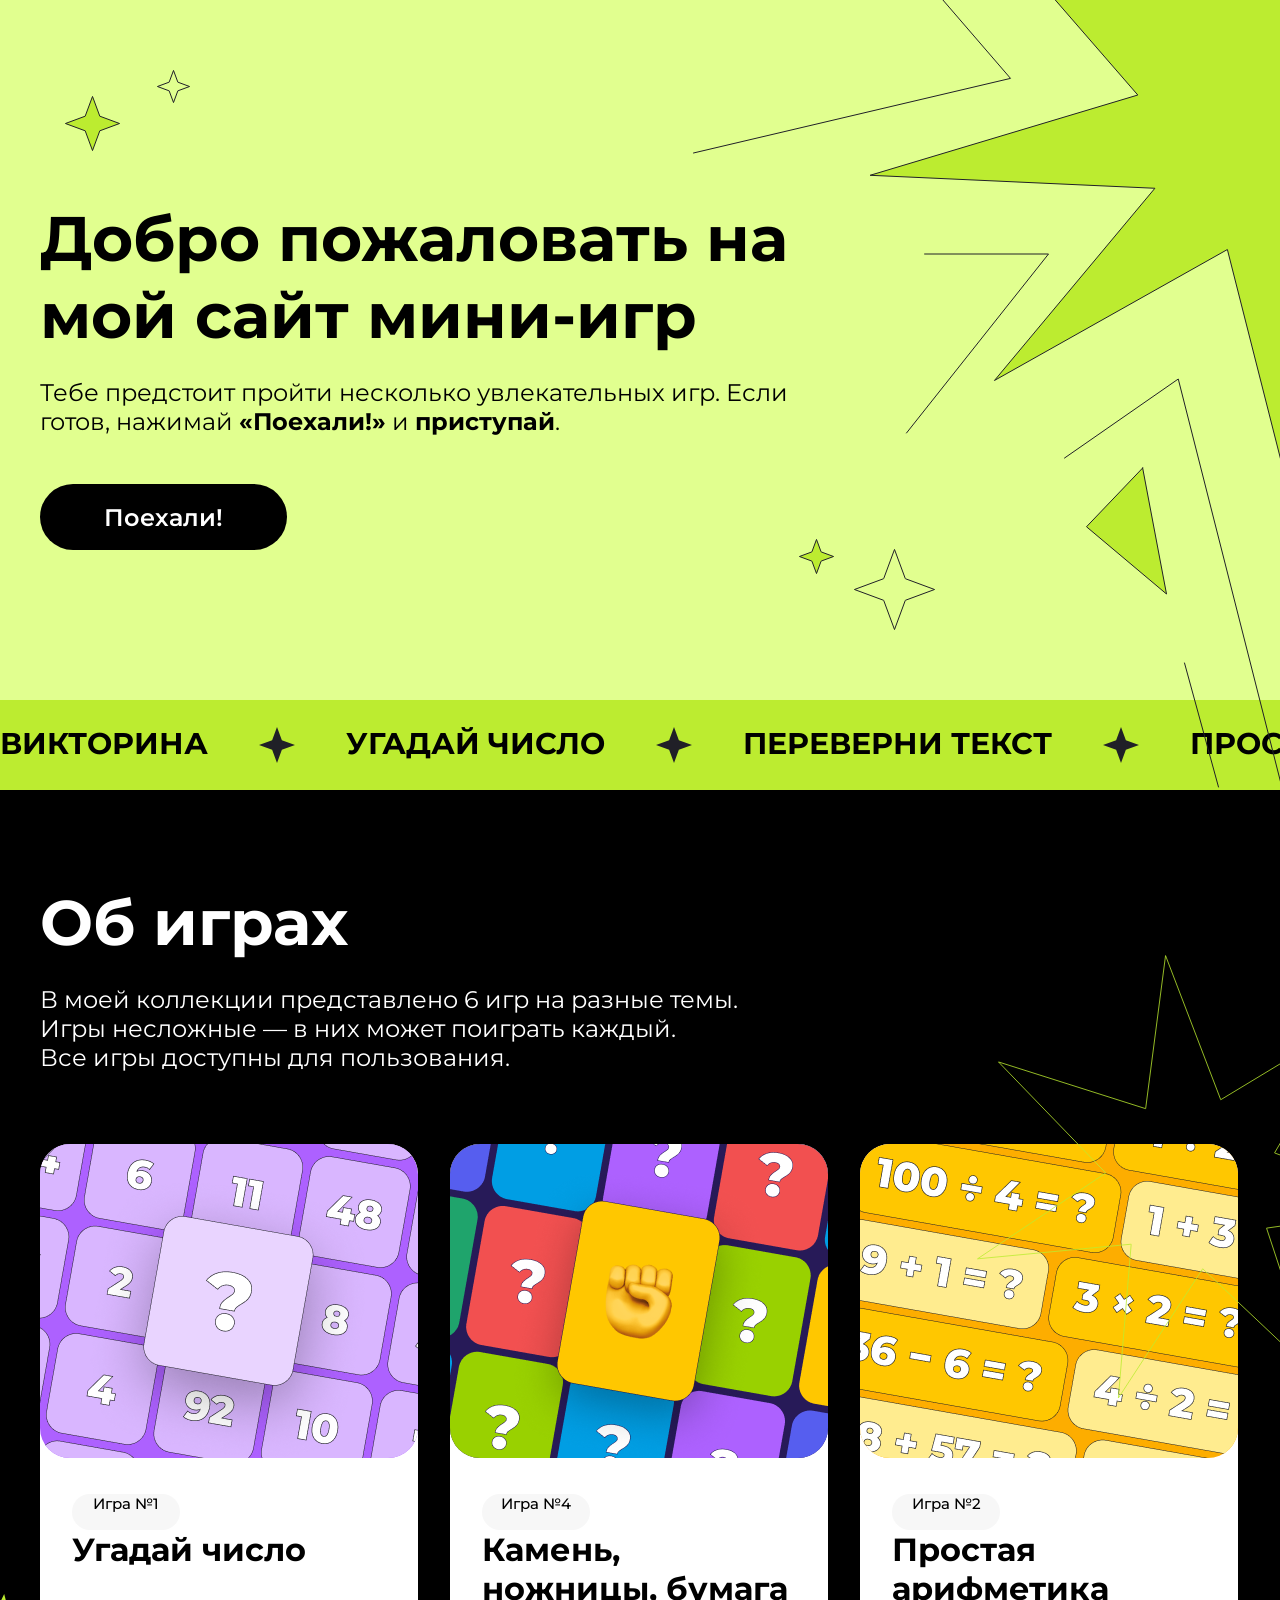
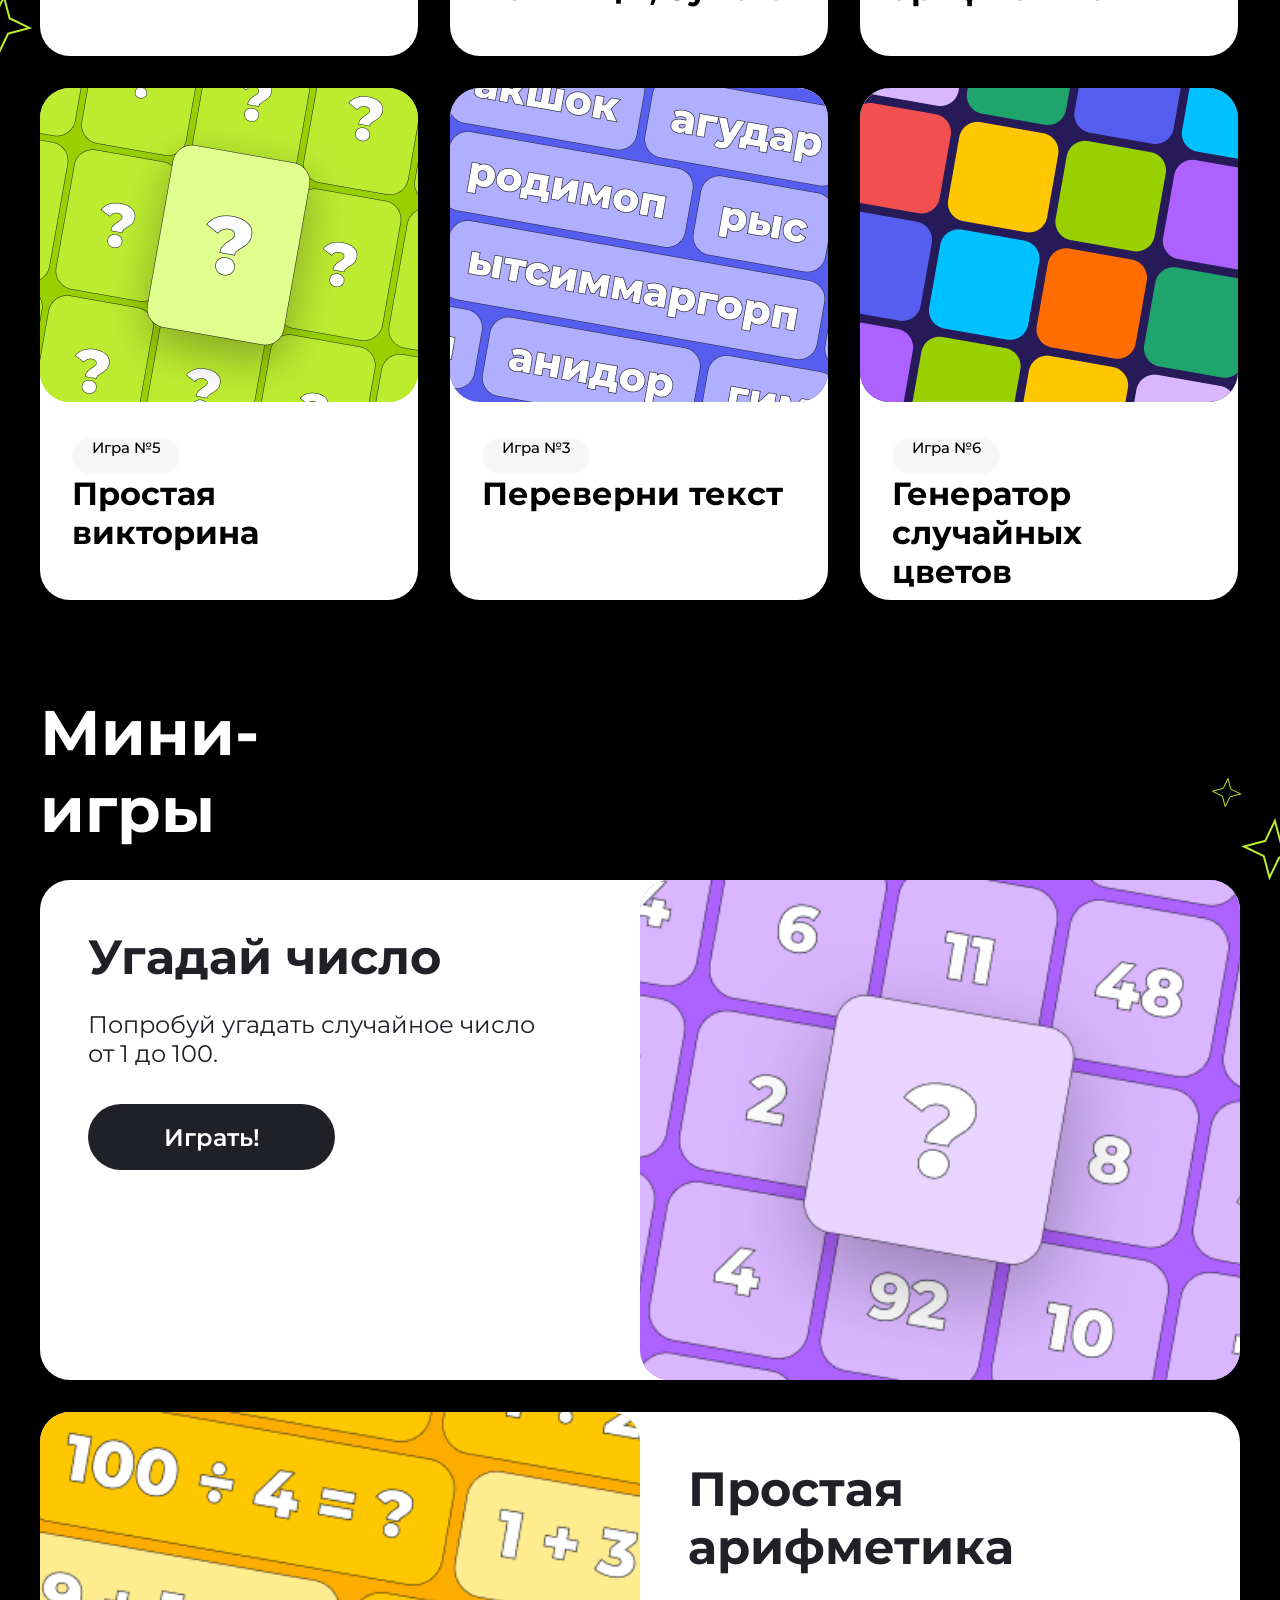
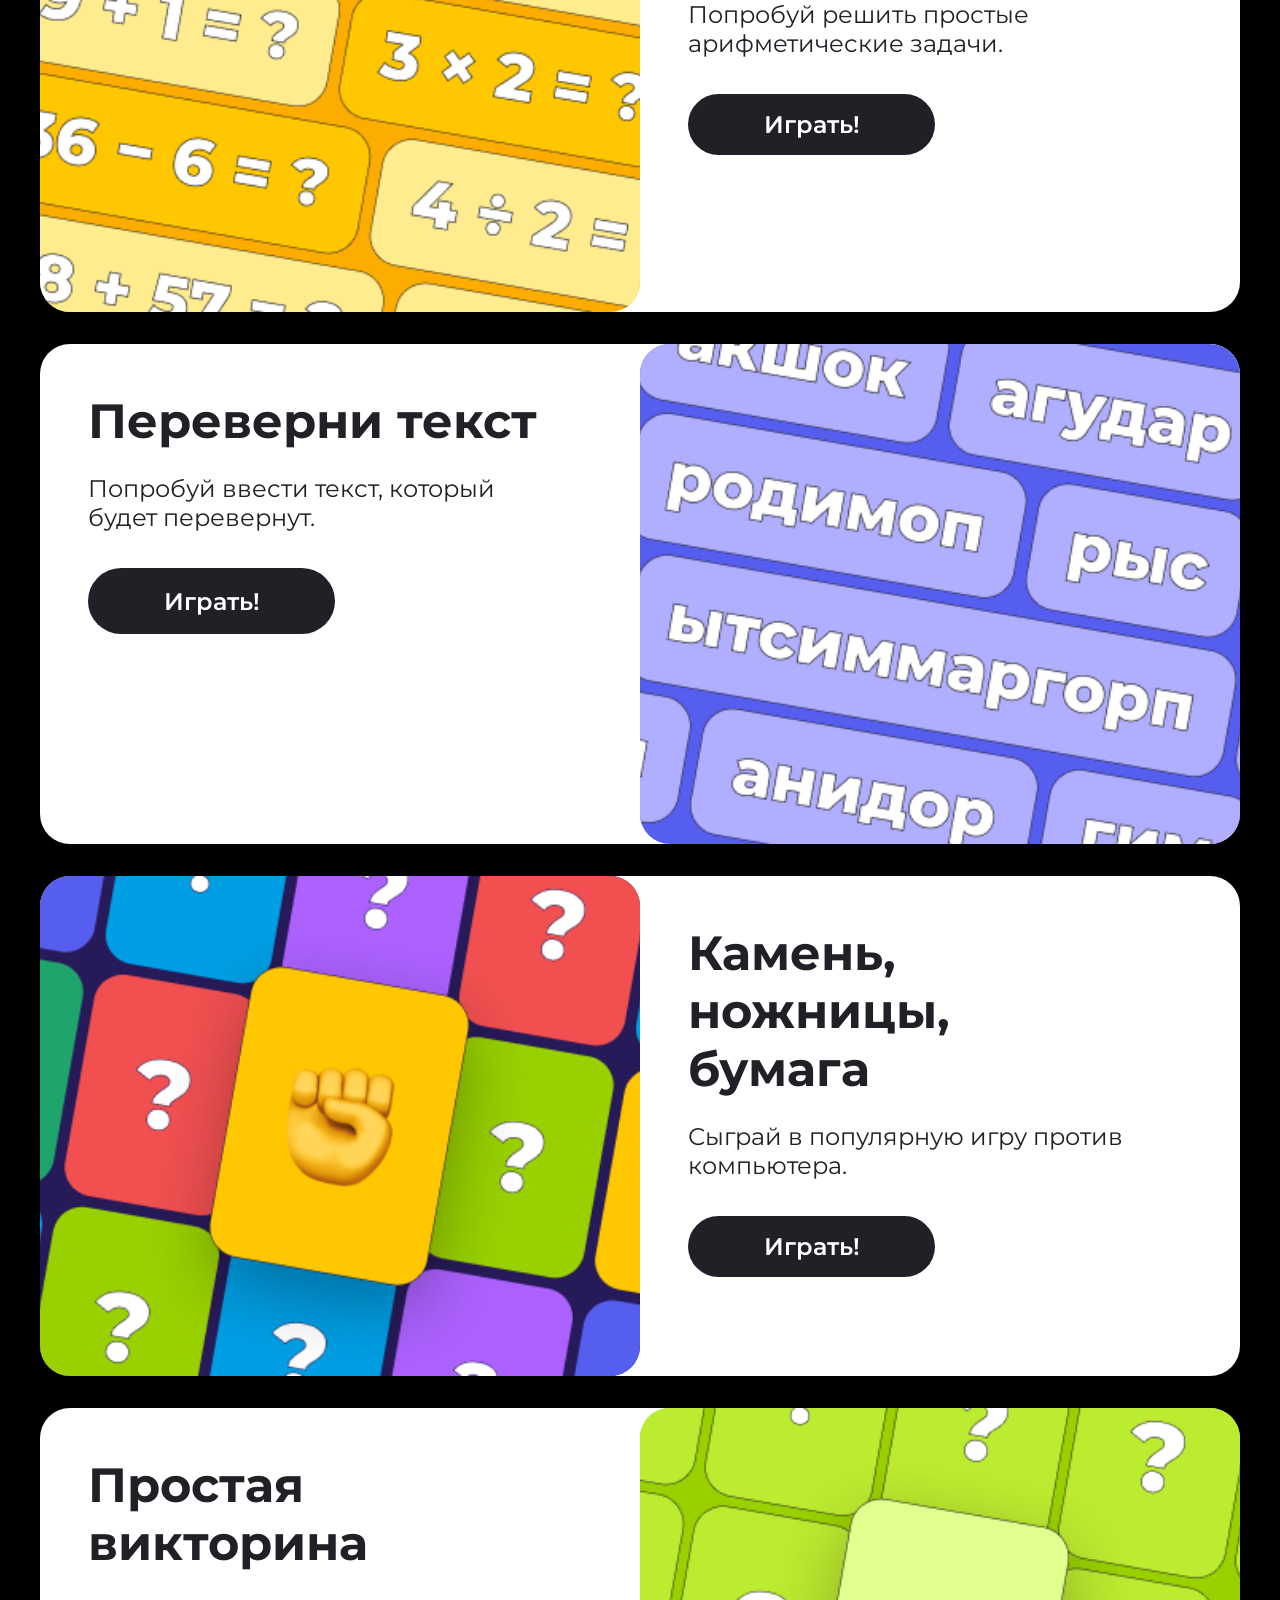
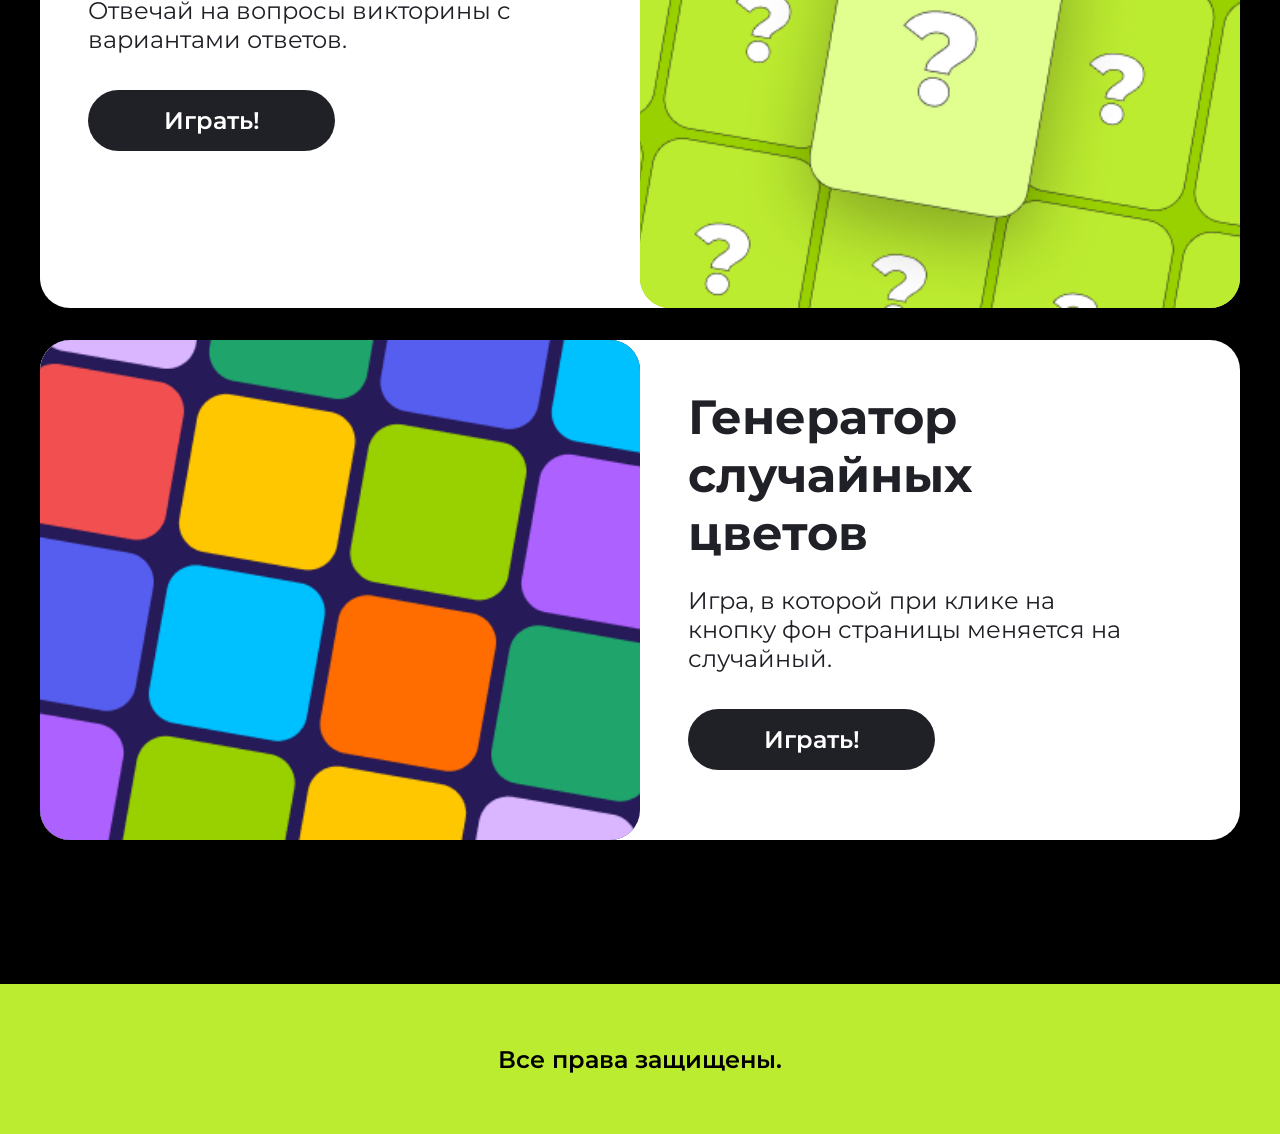
==== index.html @ 469e9b5f "HW7: исправлена работа мини-игр, добавлена логика модальных окон" ====
<!DOCTYPE html>
<html lang="ru">

<head>
    <meta charset="UTF-8">

    <meta name="viewport" content="width=device-width, initial-scale=1.0">

    <link rel="preconnect" href="https://fonts.googleapis.com">
    <link rel="preconnect" href="https://fonts.gstatic.com" crossorigin>
    <link href="https://fonts.googleapis.com/css2?family=Montserrat:ital,wght@0,100..900;1,100..900&display=swap"
        rel="stylesheet">
    <link rel="stylesheet" href="./stiles/stile.css">

    <title>Домашка Сайт c мини играми </title>
</head>

<body>

    <section class="header center">

        <svg class="star1" width="587" height="798" viewBox="0 0 587 798" fill="none"
            xmlns="http://www.w3.org/2000/svg">
            <path d="M241.293 -10L317.5 78.3799L0.5 153" stroke="#202027" stroke-linecap="round" />
            <path
                d="M708.182 48.4061C717.611 51.031 980.016 161.965 980.016 161.965L701.611 191.848L877.494 417.66L629.536 263.412L604.272 524.856L534.384 249.531L301.438 380.493L461.905 188.266L177.13 175.289L444.803 95.0267L245.904 -134.041L525.536 -2.49639L589.531 -256.31L618.268 -1.9517L872.98 -177.398L708.182 48.4061Z"
                fill="#BCEC30" stroke="#202027" stroke-miterlimit="10" stroke-linecap="round" />
            <path d="M231.582 254H355.5L213.5 433" stroke="#202027" stroke-linecap="round" />
            <path d="M371.5 458.046L485.26 379L591.382 797" stroke="#202027" stroke-linecap="round" />
            <path d="M449.659 468L393.5 526.765L473.5 594L449.659 468Z" fill="#BCEC30" stroke="#202027"
                stroke-linecap="round" />
            <path d="M491.5 663L525.5 787" stroke="#202027" stroke-linecap="round" />
        </svg>


        <svg class="star2" width="57" height="57" viewBox="0 0 57 57" fill="none" xmlns="http://www.w3.org/2000/svg">
            <path
                d="M35.7285 20.9756L35.8086 21.1914L36.0244 21.2715L55.5586 28.5L36.0244 35.7285L35.8086 35.8086L35.7285 36.0244L28.5 55.5586L21.2715 36.0244L21.1914 35.8086L20.9756 35.7285L1.44043 28.5L20.9756 21.2715L21.1914 21.1914L21.2715 20.9756L28.5 1.44043L35.7285 20.9756Z"
                fill="#BCEC30" stroke="#202027" />
        </svg>

        <svg class="star3" width="35" height="35" viewBox="0 0 35 35" fill="none" xmlns="http://www.w3.org/2000/svg">
            <path
                d="M21.7578 12.9473L21.8379 13.1621L22.0527 13.2422L33.5586 17.5L22.0527 21.7578L21.8379 21.8379L21.7578 22.0527L17.5 33.5586L13.2422 22.0527L13.1621 21.8379L12.9473 21.7578L1.44043 17.5L12.9473 13.2422L13.1621 13.1621L13.2422 12.9473L17.5 1.44043L21.7578 12.9473Z"
                stroke="#202027" />
        </svg>

        <svg class="star4" width="83" height="83" viewBox="0 0 83 83" fill="none" xmlns="http://www.w3.org/2000/svg">
            <path
                d="M52.2402 30.4648L52.3193 30.6807L52.5352 30.7598L81.5586 41.5L52.5352 52.2402L52.3193 52.3193L52.2402 52.5352L41.5 81.5586L30.7598 52.5352L30.6807 52.3193L30.4648 52.2402L1.44043 41.5L30.4648 30.7598L30.6807 30.6807L30.7598 30.4648L41.5 1.44043L52.2402 30.4648Z"
                stroke="#202027" />
        </svg>

        <svg class="star5" width="37" height="37" viewBox="0 0 37 37" fill="none" xmlns="http://www.w3.org/2000/svg">
            <path
                d="M23.0273 13.6768L23.1074 13.8926L23.3232 13.9727L35.5586 18.5L23.3232 23.0273L23.1074 23.1074L23.0273 23.3232L18.5 35.5586L13.9727 23.3232L13.8926 23.1074L13.6768 23.0273L1.44043 18.5L13.6768 13.9727L13.8926 13.8926L13.9727 13.6768L18.5 1.44043L23.0273 13.6768Z"
                fill="#BCEC30" stroke="#202027" />
        </svg>

        <svg class="star1-mob" width="160" height="155" viewBox="0 0 160 155" fill="none"
            xmlns="http://www.w3.org/2000/svg">
            <path
                d="M163.245 10.1084C166.091 10.8901 245.303 43.9262 245.303 43.9262L161.261 52.8255L214.355 120.072L139.504 74.1374L131.878 151.995L110.781 70.0034L40.4614 109.004L88.9017 51.7588L2.93664 47.8942L83.7388 23.992L23.6975 -44.2244L108.11 -5.0504L127.428 -80.6361L136.103 -4.88818L212.993 -57.1361L163.245 10.1084Z"
                fill="#BCEC30" stroke="#202027" stroke-miterlimit="10" stroke-linecap="round" />
        </svg>

        <div class="header-text">
            <h1 class="header__heading1">Добро пожаловать на мой сайт мини-игр
            </h1>
            <p class="header__par">Тебе предстоит пройти несколько увлекательных игр. Если готов, нажимай
                <b>«Поехали!»</b>
                и <b>приступай</b>.
            </p>

            <a class="header__but" href="#f_g">
                Поехали!
            </a>
        </div>
    </section>
    <div class="scrolling">
        <div class="scrolling-line" id="scrollingLine">
            <div class="scrolling__klick">
                <a class="scrolling__klick--a" href="#">ВИКТОРИНА</a>
            </div>

            <div class="scrolling__separator">
                <svg class="scrolling__star" width="36" height="36" viewBox="0 0 36 36" fill="none"
                    xmlns="http://www.w3.org/2000/svg">
                    <path
                        d="M18 0L22.8616 13.1384L36 18L22.8616 22.8616L18 36L13.1384 22.8616L0 18L13.1384 13.1384L18 0Z"
                        fill="#202027" />
                </svg>
            </div>

            <div class="scrolling__klick">
                <a class="scrolling__klick--a" href="#">УГАДАЙ ЧИСЛО</a>
            </div>

            <div class="scrolling__separator">
                <svg class="scrolling__star" width="36" height="36" viewBox="0 0 36 36" fill="none"
                    xmlns="http://www.w3.org/2000/svg">
                    <path
                        d="M18 0L22.8616 13.1384L36 18L22.8616 22.8616L18 36L13.1384 22.8616L0 18L13.1384 13.1384L18 0Z"
                        fill="#202027" />
                </svg>
            </div>

            <div class="scrolling__klick">
                <a class="scrolling__klick--a" href="#">ПЕРЕВЕРНИ ТЕКСТ</a>
            </div>

            <div class="scrolling__separator">
                <svg class="scrolling__star" width="36" height="36" viewBox="0 0 36 36" fill="none"
                    xmlns="http://www.w3.org/2000/svg">
                    <path
                        d="M18 0L22.8616 13.1384L36 18L22.8616 22.8616L18 36L13.1384 22.8616L0 18L13.1384 13.1384L18 0Z"
                        fill="#202027" />
                </svg>
            </div>

            <div class="scrolling__klick">
                <a class="scrolling__klick--a" href="#">ПРОСТАЯ АРИФМЕТИКА</a>
            </div>

            <div class="scrolling__separator">
                <svg class="scrolling__star" width="36" height="36" viewBox="0 0 36 36" fill="none"
                    xmlns="http://www.w3.org/2000/svg">
                    <path
                        d="M18 0L22.8616 13.1384L36 18L22.8616 22.8616L18 36L13.1384 22.8616L0 18L13.1384 13.1384L18 0Z"
                        fill="#202027" />
                </svg>
            </div>

            <div class="scrolling__klick">
                <a class="scrolling__klick--a" href="#">КАМЕНЬ, НОЖНИЦЫ, БУМАГА</a>
            </div>

            <div class="scrolling__separator">
                <svg class="scrolling__star" width="36" height="36" viewBox="0 0 36 36" fill="none"
                    xmlns="http://www.w3.org/2000/svg">
                    <path
                        d="M18 0L22.8616 13.1384L36 18L22.8616 22.8616L18 36L13.1384 22.8616L0 18L13.1384 13.1384L18 0Z"
                        fill="#202027" />
                </svg>
            </div>

            <div class="scrolling__klick">
                <a class="scrolling__klick--a" href="#">ГЕНЕРАТОР СЛУЧАЙНЫХ ЦВЕТОВ</a>
            </div>

            <div class="scrolling__separator">
                <svg class="scrolling__star" width="36" height="36" viewBox="0 0 36 36" fill="none"
                    xmlns="http://www.w3.org/2000/svg">
                    <path
                        d="M18 0L22.8616 13.1384L36 18L22.8616 22.8616L18 36L13.1384 22.8616L0 18L13.1384 13.1384L18 0Z"
                        fill="#202027" />
                </svg>
            </div>
            <div class="scrolling__klick">
                <a class="scrolling__klick--a" href="#">ВИКТОРИНА</a>
            </div>
            <div class="scrolling__separator">
                <svg class="scrolling__star" width="36" height="36" viewBox="0 0 36 36" fill="none"
                    xmlns="http://www.w3.org/2000/svg">
                    <path
                        d="M18 0L22.8616 13.1384L36 18L22.8616 22.8616L18 36L13.1384 22.8616L0 18L13.1384 13.1384L18 0Z"
                        fill="#202027" />
                </svg>
            </div>
            <div class="scrolling__klick">
                <a class="scrolling__klick--a" href="#">УГАДАЙ ЧИСЛО</a>
            </div>
            <div class="scrolling__separator">
                <svg class="scrolling__star" width="36" height="36" viewBox="0 0 36 36" fill="none"
                    xmlns="http://www.w3.org/2000/svg">
                    <path
                        d="M18 0L22.8616 13.1384L36 18L22.8616 22.8616L18 36L13.1384 22.8616L0 18L13.1384 13.1384L18 0Z"
                        fill="#202027" />
                </svg>
            </div>
            <div class="scrolling__klick">
                <a class="scrolling__klick--a" href="#">ПЕРЕВЕРНИ ТЕКСТ</a>
            </div>
            <div class="scrolling__separator">
                <svg class="scrolling__star" width="36" height="36" viewBox="0 0 36 36" fill="none"
                    xmlns="http://www.w3.org/2000/svg">
                    <path
                        d="M18 0L22.8616 13.1384L36 18L22.8616 22.8616L18 36L13.1384 22.8616L0 18L13.1384 13.1384L18 0Z"
                        fill="#202027" />
                </svg>
            </div>
            <div class="scrolling__klick">
                <a class="scrolling__klick--a" href="#">ПРОСТАЯ АРИФМЕТИКА</a>
            </div>
            <div class="scrolling__separator">
                <svg class="scrolling__star" width="36" height="36" viewBox="0 0 36 36" fill="none"
                    xmlns="http://www.w3.org/2000/svg">
                    <path
                        d="M18 0L22.8616 13.1384L36 18L22.8616 22.8616L18 36L13.1384 22.8616L0 18L13.1384 13.1384L18 0Z"
                        fill="#202027" />
                </svg>
            </div>
            <div class="scrolling__klick">
                <a class="scrolling__klick--a" href="#">КАМЕНЬ, НОЖНИЦЫ, БУМАГА</a>
            </div>
            <div class="scrolling__separator">
                <svg class="scrolling__star" width="36" height="36" viewBox="0 0 36 36" fill="none"
                    xmlns="http://www.w3.org/2000/svg">
                    <path
                        d="M18 0L22.8616 13.1384L36 18L22.8616 22.8616L18 36L13.1384 22.8616L0 18L13.1384 13.1384L18 0Z"
                        fill="#202027" />
                </svg>
            </div>
            <div class="scrolling__klick">
                <a class="scrolling__klick--a" href="#">ГЕНЕРАТОР СЛУЧАЙНЫХ ЦВЕТОВ</a>
            </div>
            <div class="scrolling__separator">
                <svg class="scrolling__star" width="36" height="36" viewBox="0 0 36 36" fill="none"
                    xmlns="http://www.w3.org/2000/svg">
                    <path
                        d="M18 0L22.8616 13.1384L36 18L22.8616 22.8616L18 36L13.1384 22.8616L0 18L13.1384 13.1384L18 0Z"
                        fill="#202027" />
                </svg>
            </div>
        </div>
    </div>

    <section id="f_g" class="menu from-games center">
        <div class="menu-text">
            <h1 class="menu__heading1">
                Об играх
            </h1>

            <p class="menu__par">
                В моей коллекции представлено 6 игр на разные темы.<br>
                Игры несложные — в них может поиграть каждый.<br>
                Все игры доступны для пользования.
            </p>
        </div>
        <div class="menu-topgames">
            <a class="menu-topgames__a" href="#№1">
                <div class="cart cart-small">
                    <img class="cart__img img-1" src="./img/for_games1.png" alt="">

                    <article class="cart__text">

                        <p class="cart__par">
                            Игра №1
                        </p>
                        <h2 class="cart__h2">
                            Угадай число
                        </h2>
                    </article>
                </div>
            </a>

            <a class="menu-topgames__a" href="#№4">
                <div class="cart cart-small">
                    <img class="cart__img img-2" src="./img/for_games2.png" alt="">
                    <article class="cart__text">
                        <p class="cart__par">
                            Игра №4
                        </p>
                        <h2 class="cart__h2">
                            Камень, ножницы, бумага
                        </h2>
                    </article>
                </div>
            </a>

            <a class="menu-topgames__a" href="#№2">
                <div class="cart cart-small">
                    <img class="cart__img img-3" src="./img/for_games3.png" alt="">
                    <article class="cart__text">
                        <p class="cart__par">
                            Игра №2
                        </p>
                        <h2 class="cart__h2">
                            Простая арифметика
                        </h2>
                    </article>
                </div>
            </a>

            <a class="menu-topgames__a" href="#№5">
                <div class="cart cart-small">
                    <img class="cart__img img-4" src="./img/for_games4.png" alt="">
                    <article class="cart__text">
                        <p class="cart__par">
                            Игра №5
                        </p>
                        <h2 class="cart__h2">
                            Простая викторина
                        </h2>
                    </article>
                </div>
            </a>

            <a class="menu-topgames__a" href="#№3">
                <div class="cart cart-small">
                    <img class="cart__img img-5" src="./img/for_games5.png" alt="">
                    <article class="cart__text">
                        <div class="cart__par">
                            <p>
                                Игра №3
                            </p>
                        </div>
                        <h2 class="cart__h2">
                            Переверни текст
                        </h2>
                    </article>
                </div>
            </a>

            <a class="menu-topgames__a" href="#№6">
                <div class="cart cart-small">
                    <img class="cart__img img-6" src="./img/for_games6.png" alt="">
                    <article class="cart__text">
                        <p class="cart__par">
                            Игра №6
                        </p>
                        <h2 class="cart__h2">
                            Генератор случайных цветов
                        </h2>
                    </article>
                </div>
            </a>

            <svg class="mini-star" width="458" height="567" viewBox="0 0 458 567" fill="none"
                xmlns="http://www.w3.org/2000/svg">
                <path
                    d="M311.161 184.877L311.375 185.435L311.886 185.126L479.433 83.8167L380.124 252.557L379.822 253.073L380.382 253.28L564.052 321.108L370.208 348.674L369.616 348.758L369.804 349.326L431.289 535.215L288.879 400.849L288.444 400.439L288.117 400.94L181.119 564.91L197.378 369.793L197.429 369.197L196.833 369.254L1.92162 387.833L164.61 278.892L165.107 278.56L164.691 278.129L28.6394 137.326L215.247 196.597L215.817 196.778L215.894 196.186L241.151 2.02592L311.161 184.877Z"
                    stroke="#BCEC30" />
            </svg>

            <svg class="mini-star1" width="32" height="32" viewBox="0 0 32 32" fill="none"
                xmlns="http://www.w3.org/2000/svg">
                <path
                    d="M19.7299 11.9161L19.7892 12.1375L19.9965 12.2377L29.7633 16.9489L19.282 19.7301L19.0596 19.7894L18.9593 19.9966L14.2472 29.7633L11.467 19.2821L11.4077 19.0597L11.2015 18.9596L1.43379 14.2474L11.9159 11.4672L12.1374 11.4079L12.2375 11.2016L16.9487 1.43382L19.7299 11.9161Z"
                    stroke="#BCEC30" />
            </svg>

            <svg class="mini-star2" width="64" height="64" viewBox="0 0 32 32" fill="none"
                xmlns="http://www.w3.org/2000/svg">
                <path
                    d="M19.7299 11.9161L19.7892 12.1375L19.9965 12.2377L29.7633 16.9489L19.282 19.7301L19.0596 19.7894L18.9593 19.9966L14.2472 29.7633L11.467 19.2821L11.4077 19.0597L11.2015 18.9596L1.43379 14.2474L11.9159 11.4672L12.1374 11.4079L12.2375 11.2016L16.9487 1.43382L19.7299 11.9161Z"
                    stroke="#BCEC30" />
            </svg>

        </div>
    </section>
    <section class="menu center last">
        <div class="menu-minigames">
            <h1 class="menu__heading1">
                Мини-игры
            </h1>

            <div class="menu-minigames__block">
                <svg class="mini-star3" width="32" height="32" viewBox="0 0 32 32" fill="none"
                    xmlns="http://www.w3.org/2000/svg">
                    <path
                        d="M19.7299 11.9161L19.7892 12.1375L19.9965 12.2377L29.7633 16.9489L19.282 19.7301L19.0596 19.7894L18.9593 19.9966L14.2472 29.7633L11.467 19.2821L11.4077 19.0597L11.2015 18.9596L1.43379 14.2474L11.9159 11.4672L12.1374 11.4079L12.2375 11.2016L16.9487 1.43382L19.7299 11.9161Z"
                        stroke="#BCEC30" />
                </svg>

                <svg class="mini-star4" width="64" height="64" viewBox="0 0 32 32" fill="none"
                    xmlns="http://www.w3.org/2000/svg">
                    <path
                        d="M19.7299 11.9161L19.7892 12.1375L19.9965 12.2377L29.7633 16.9489L19.282 19.7301L19.0596 19.7894L18.9593 19.9966L14.2472 29.7633L11.467 19.2821L11.4077 19.0597L11.2015 18.9596L1.43379 14.2474L11.9159 11.4672L12.1374 11.4079L12.2375 11.2016L16.9487 1.43382L19.7299 11.9161Z"
                        stroke="#BCEC30" />
                </svg>

                <div class="cart cart-mini" id="№1">
                    <article class="cart-mini__text">
                        <h2 class="cart-mini__h2">
                            Угадай число
                        </h2>

                        <p class="cart-mini__par">
                            Попробуй угадать случайное число от 1 до 100.
                        </p>

                        <button class="cart-mini__but" id="GuessTheNumber">
                            Играть!
                        </button>
                    </article>

                    <img class="cart-mini__img img-1" src="./img/for_games1.png" alt="">
                </div>

                <div class="cart cart-mini" id="№2">
                    <img class="cart-mini__img img-3" src="./img/for_games3.png" alt="">
                    <article class="cart-mini__text">
                        <h2 class="cart-mini__h2">
                            Простая арифметика
                        </h2>

                        <p class="cart-mini__par">
                            Попробуй решить простые арифметические задачи.
                        </p>

                        <button class="cart-mini__but" id="SimpleArithmetic">
                            Играть!
                        </button>
                    </article>
                </div>

                <div class="cart cart-mini" id="№3">
                    <article class="cart-mini__text">
                        <h2 class="cart-mini__h2">
                            Переверни текст
                        </h2>

                        <p class="cart-mini__par">
                            Попробуй ввести текст, который будет перевернут.
                        </p>

                        <button class="cart-mini__but" id="TurnTheText">
                            Играть!
                        </button>
                    </article>

                    <img class="cart-mini__img img-5" src="./img/for_games5.png" alt="">
                </div>

                <div class="cart cart-mini" id="№4">
                    <img class="cart-mini__img img-2" src="./img/for_games2.png" alt="">
                    <article class="cart-mini__text">
                        <h2 class="cart-mini__h2">
                            Камень, ножницы, бумага
                        </h2>

                        <p class="cart-mini__par">
                            Сыграй в популярную игру против компьютера.
                        </p>

                        <button class="cart-mini__but" id="btn-game-rsp">
                            Играть!
                        </button>
                    </article>
                </div>

                <div class="cart cart-mini" id="№5">
                    <article class="cart-mini__text">
                        <h2 class="cart-mini__h2">
                            Простая викторина
                        </h2>

                        <p class="cart-mini__par">
                            Отвечай на вопросы викторины c вариантами ответов.
                        </p>

                        <button class="cart-mini__but" id="btn-game-quiz">
                            Играть!
                        </button>
                    </article>

                    <img class="cart-mini__img img-4" src="./img/for_games4.png" alt="">
                </div>

                <div class="cart cart-mini" id="№6">
                    <img class="cart-mini__img img-6" src="./img/for_games6.png" alt="">
                    <article class="cart-mini__text">
                        <h2 class="cart-mini__h2">
                            Генератор случайных цветов
                        </h2>

                        <p class="cart-mini__par">
                            Игра, в которой при клике на кнопку фон страницы меняется на случайный.
                        </p>

                        <button id="btn-game-color" class="cart-mini__but">
                            Играть!
                        </button>
                    </article>
                </div>
            </div>
        </div>
    </section>
    <div class="footer-line">
        <p class="footer-line__p">
            Все права защищены.
        </p>
    </div>

    <script src="script.js" defer></script>
    
</body>

</html>
---- stiles/stile.css ----
* {
  margin: 0;
  padding: 0;
}

.center {
  padding-left: calc(50% - 600px);
  padding-right: calc(50% - 600px);
}

.last {
  padding-bottom: 144px;
}

.header {
  position: relative;
  background-color: #E1FF8F;
  padding-top: 200px;
  min-height: 500px;
}
.header-text {
  position: relative;
  max-width: 769px;
  z-index: 10;
}
.header__heading1 {
  font-size: 63px;
  font-weight: 700;
  font-family: Montserrat;
}
.header__par {
  font-size: 24px;
  font-weight: 400;
  font-family: Montserrat;
  margin-top: 24px;
}
.header__but {
  text-decoration: none;
  display: flex;
  width: 247px;
  margin-top: 48px;
  font-size: 24px;
  font-weight: 600;
  font-family: Montserrat;
  height: 66px;
  border: none;
  border-radius: 60px;
  background-color: black;
  color: #ffffff;
  text-align: center;
  justify-content: center;
  align-items: center;
}
.header__but:hover {
  background-color: #ffffff;
  color: black;
}
.header-fill {
  width: 247px;
  font-size: 24px;
}

.scrolling {
  display: flex;
  align-items: center;
  z-index: 1;
  overflow-x: hidden;
  white-space: nowrap;
  width: 100%;
  padding: 0;
  background-color: #BCEC30;
  height: 90px;
}
.scrolling-line {
  display: inline-flex;
  min-width: 200%;
  gap: 51px;
  animation: scroll-left 15s linear infinite;
}
.scrolling-line:hover {
  animation-play-state: paused;
}
.scrolling__klick {
  width: -moz-fit-content;
  width: fit-content;
}
.scrolling__klick--a {
  color: black;
  text-decoration: none;
  font-family: Montserrat;
  font-weight: 700;
  font-size: 30px;
  line-height: 110%;
  display: block;
  transition: transform 0.3s ease, color 0.3s ease;
}
.scrolling__klick--a:hover {
  color: #ff4757;
  transform: scale(1.05);
  text-shadow: 0 0 8px rgba(255, 71, 87, 0.5);
}
.scrolling__separator {
  display: flex;
  align-items: center;
  justify-content: center;
}
@keyframes scroll-left {
  0% {
    transform: translateX(0);
  }
  100% {
    transform: translateX(-50%);
  }
}

.menu {
  background-color: black;
  padding-top: 94px;
}
.menu-text {
  max-width: 1021px;
}
.menu__heading1 {
  font-size: 63px;
  font-weight: 700;
  font-family: montserrat;
  color: #FFFFFF;
  width: 320px;
}
.menu__par {
  font-size: 24px;
  font-weight: 400;
  font-family: montserrat;
  margin-top: 24px;
  color: #FFFFFF;
  max-width: 788px;
}
.menu-topgames {
  position: relative;
  display: flex;
  flex-wrap: wrap;
  gap: 32px;
  margin-top: 72px;
  max-width: 1201px;
}
.menu-topgames__a {
  text-decoration: none;
  color: black;
}
.menu-topgames__block {
  display: flex;
  flex-direction: column;
  gap: 32px;
  z-index: 1;
}
.menu-minigames {
  position: relative;
}
.menu-minigames__block {
  display: flex;
  flex-direction: column;
  gap: 32px;
  margin-top: 32px;
}

.cart {
  background-color: #ffffff;
  border-radius: 30px;
  overflow: hidden;
  transition: transform 0.3s cubic-bezier(0.25, 1, 0.5, 1), box-shadow 0.3s ease;
}
.cart:hover {
  transform: scale(1.05);
}
.cart-small {
  height: 512px;
}
.cart-big {
  height: 512px;
}
.cart__img {
  width: 100%;
  border-radius: 30px;
  height: 314px;
  -o-object-fit: cover;
     object-fit: cover;
}
.cart__text {
  max-width: 314px;
  padding: 32px;
}
.cart__par {
  width: 108px;
  height: 36px;
  font-size: 15px;
  font-weight: 500;
  font-family: Montserrat;
  background-color: #F7F7F7;
  border-radius: 52.58px;
  text-align: center;
}
.cart__h2 {
  font-size: 32px;
  font-weight: 700;
  font-family: Montserrat;
}
.cart-mini {
  display: flex;
  max-height: 500px;
}
.cart-mini:nth-child(2n+1) {
  justify-content: space-between;
}
.cart-mini__text {
  display: flex;
  flex-direction: column;
  width: 50%;
  margin: 48px 0 0 48px;
  max-width: 457px;
  max-height: 249px;
}
.cart-mini__h2 {
  font-size: 48px;
  font-weight: 700;
  font-family: Montserrat;
  color: #202027;
}
.cart-mini__par {
  font-size: 24px;
  font-weight: 400;
  font-family: Montserrat;
  color: #202027;
  margin-top: 24px;
}
.cart-mini__but {
  text-decoration: none;
  width: 247px;
  height: 66px;
  border-radius: 60px;
  border: none;
  color: #ffffff;
  background-color: #202027;
  font-family: Montserrat;
  font-size: 24px;
  font-weight: 600;
  margin-top: 36px;
  text-align: center;
  padding: 16px 65px;
  justify-content: center;
  align-items: center;
}
.cart-mini__but:hover {
  background-color: #ffffff;
  color: black;
}
.cart-mini__img {
  width: 50%;
  border-radius: 30px;
  height: 500px;
  -o-object-fit: cover;
     object-fit: cover;
}

.img-1 {
  background-color: #AD61FF;
  position: relative;
}

.img-2 {
  background-color: #271A58;
}

.img-3 {
  background-color: #FDAD00;
}

.img-4 {
  background-color: #99D100;
}

.img-5 {
  background-color: #565EEF;
}

.img-6 {
  background-color: #271A58;
}

.star1 {
  position: absolute;
  top: 0px;
  right: 0;
}
.star1-mob {
  display: none;
}

.star2 {
  position: absolute;
  top: 95px;
  left: 64px;
}

.star3 {
  position: absolute;
  top: 69px;
  left: 156px;
}

.star4 {
  position: absolute;
  top: 548px;
  right: 344px;
}

.star5 {
  position: absolute;
  top: 538px;
  right: 445px;
}

.mini-star {
  position: absolute;
  top: -18%;
  right: -8%;
  z-index: 0;
  width: 30%;
  height: auto;
  max-width: 400px;
  pointer-events: none;
}

.mini-star1 {
  position: absolute;
  top: 400px;
  left: -100px;
  z-index: 0;
}

.mini-star2 {
  position: absolute;
  top: 450px;
  left: -70px;
  z-index: 0;
}

.mini-star3 {
  position: absolute;
  right: -3px;
  top: 83px;
}

.mini-star4 {
  position: absolute;
  right: -65px;
  top: 124px;
}

.footer-line {
  display: flex;
  height: 150px;
  align-items: center;
  background-color: #BCEC30;
  justify-content: center;
}
.footer-line__p {
  font-family: Montserrat;
  font-size: 24px;
  font-weight: 600;
}

.mobile {
  display: none;
}

@media (max-width: 605px) {
  .header {
    position: relative;
    display: flex;
    justify-content: center;
    background-color: #E1FF8F;
    padding-top: 0;
    min-height: 425px;
    flex-direction: column;
    align-items: center;
  }
  .header-text {
    display: flex;
    flex-direction: column;
    align-items: center;
    max-width: 343px;
    margin: 147px 17px 131px;
    width: 296px;
  }
  .header__heading1 {
    font-size: 40px;
    text-align: center;
    width: 262px;
  }
  .header__par {
    font-size: 16px;
    margin-top: 36px;
    text-align: center;
  }
  .header__but {
    width: 285px;
    height: 55px;
    font-size: 16px;
    margin: 35px 48px;
    box-sizing: border-box;
  }
  .from-games {
    display: none;
  }
  .star1 {
    display: none;
  }
  .star1-mob {
    display: inline;
    position: absolute;
    top: 0;
    right: 0;
  }
  .menu {
    padding: 48px 16px;
  }
  .menu__heading1 {
    font-size: 40px;
  }
  .menu__par {
    font-size: 24px;
    font-weight: 400;
    font-family: montserrat;
    margin-top: 24px;
    color: #FFFFFF;
  }
  .menu-topgames {
    position: relative;
    display: flex;
    gap: 32px;
    margin-top: 72px;
    width: 425px;
  }
  .menu-topgames__block {
    display: flex;
    flex-direction: column;
    gap: 32px;
    z-index: 1;
  }
  .menu-minigames {
    display: flex;
    flex-direction: column;
    gap: 24px;
  }
  .menu-minigames__block {
    display: flex;
    flex-direction: column;
  }
  .cart-mini {
    display: none;
  }
  .cart-mini__but {
    margin-top: 0;
    margin-bottom: 32.67px;
  }
  .cart__text {
    display: flex;
    flex-direction: column;
    padding: 29.04px 0;
    width: 285px;
  }
  .cart__par {
    width: 285px;
    margin-top: 16px;
    text-align: left;
  }
  .cart__h2 {
    margin-top: 0;
  }
  .cart__img {
    height: 284.9259338379px;
  }
  .mobile {
    display: flex;
    flex-direction: column;
    align-items: center;
  }
  .footer-line {
    height: 100px;
    max-width: 425px;
  }
  .footer-line__p {
    font-size: 16px;
    font-weight: 600;
    margin: 40px 92px;
  }
  .star2 {
    position: absolute;
    top: 95px;
    left: 37px;
  }
  .star3 {
    position: absolute;
    top: 69px;
    left: 91px;
  }
  .star4 {
    position: absolute;
    top: 580px;
    right: 34px;
  }
  .star5 {
    position: absolute;
    top: 557px;
    right: 86px;
  }
  .mini-star3 {
    display: none;
  }
  .mini-star4 {
    display: none;
  }
  .scrolling-line {
    height: 51.3391158975px;
    gap: 27.4px;
  }
  .scrolling__klick--a {
    font-size: 16px;
  }
  .scrolling__star {
    width: 16px;
    height: 16px;
  }
}/*# sourceMappingURL=stile.css.map */
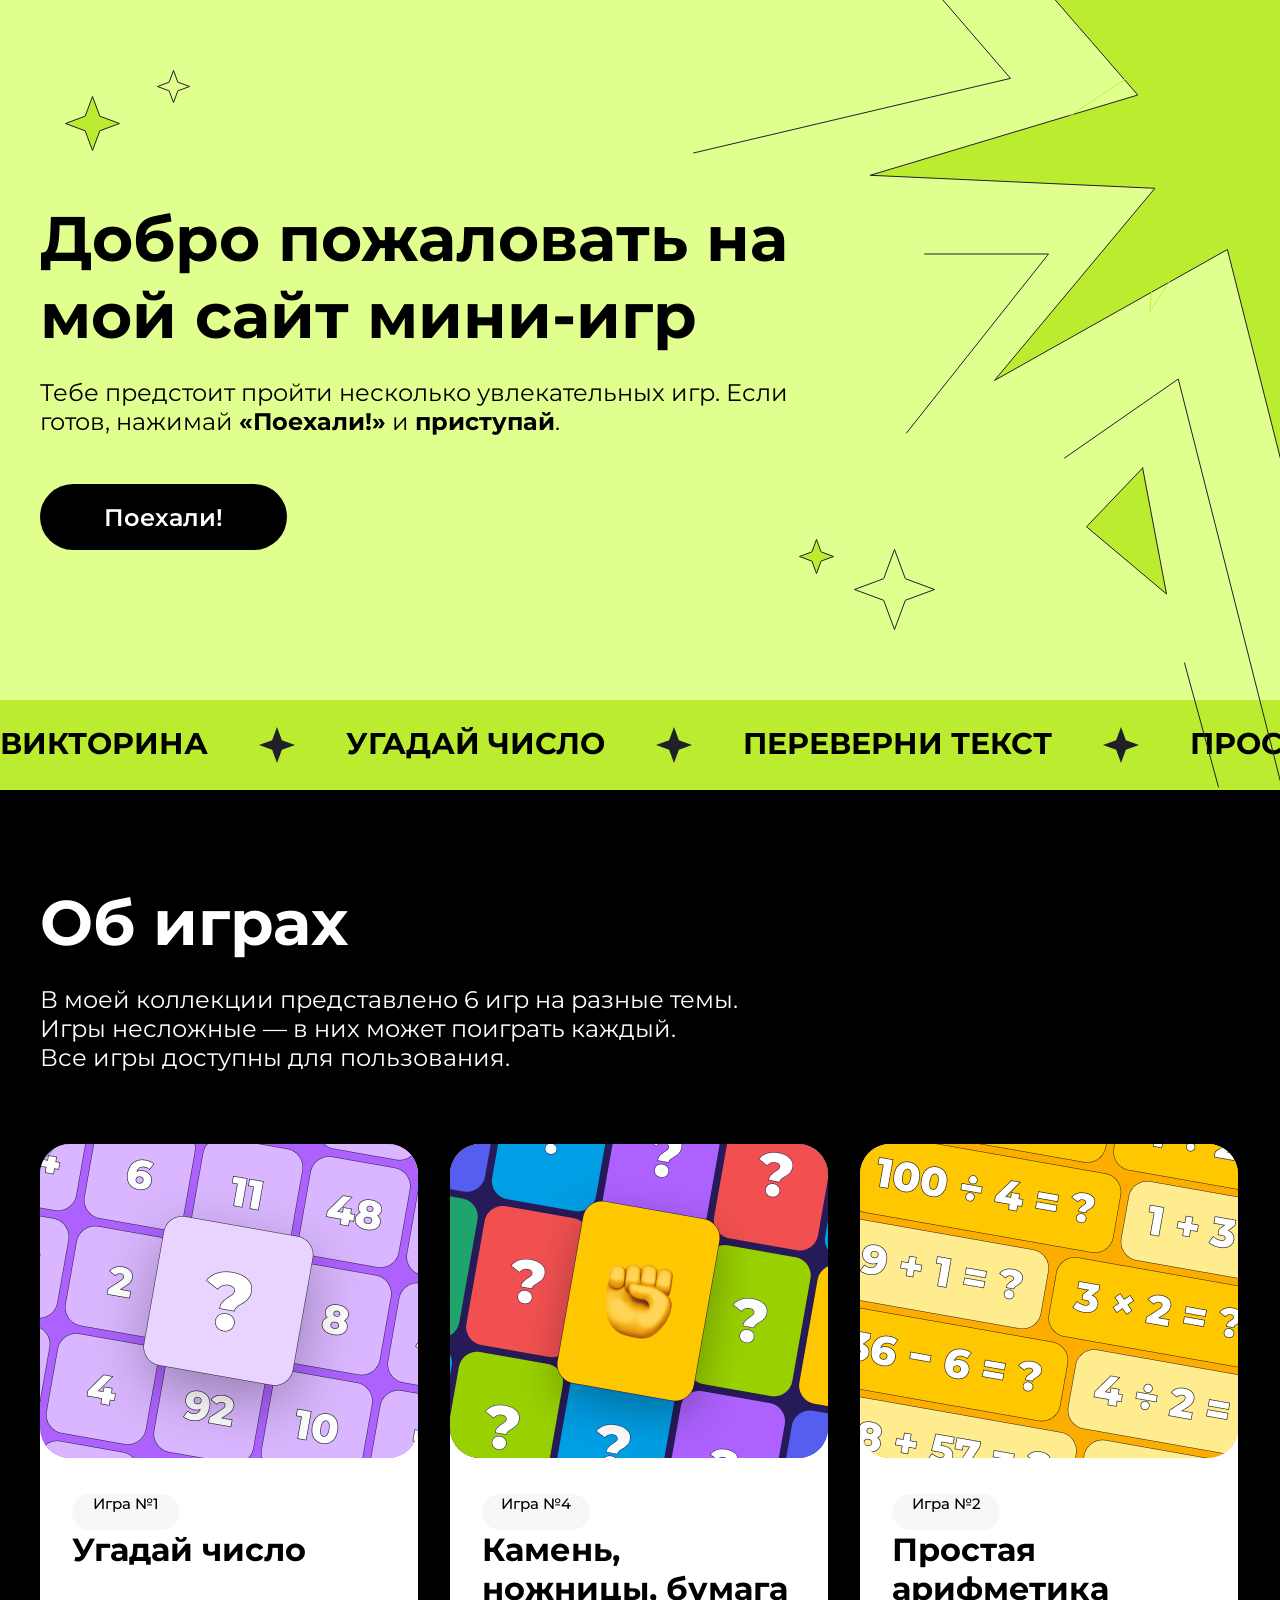
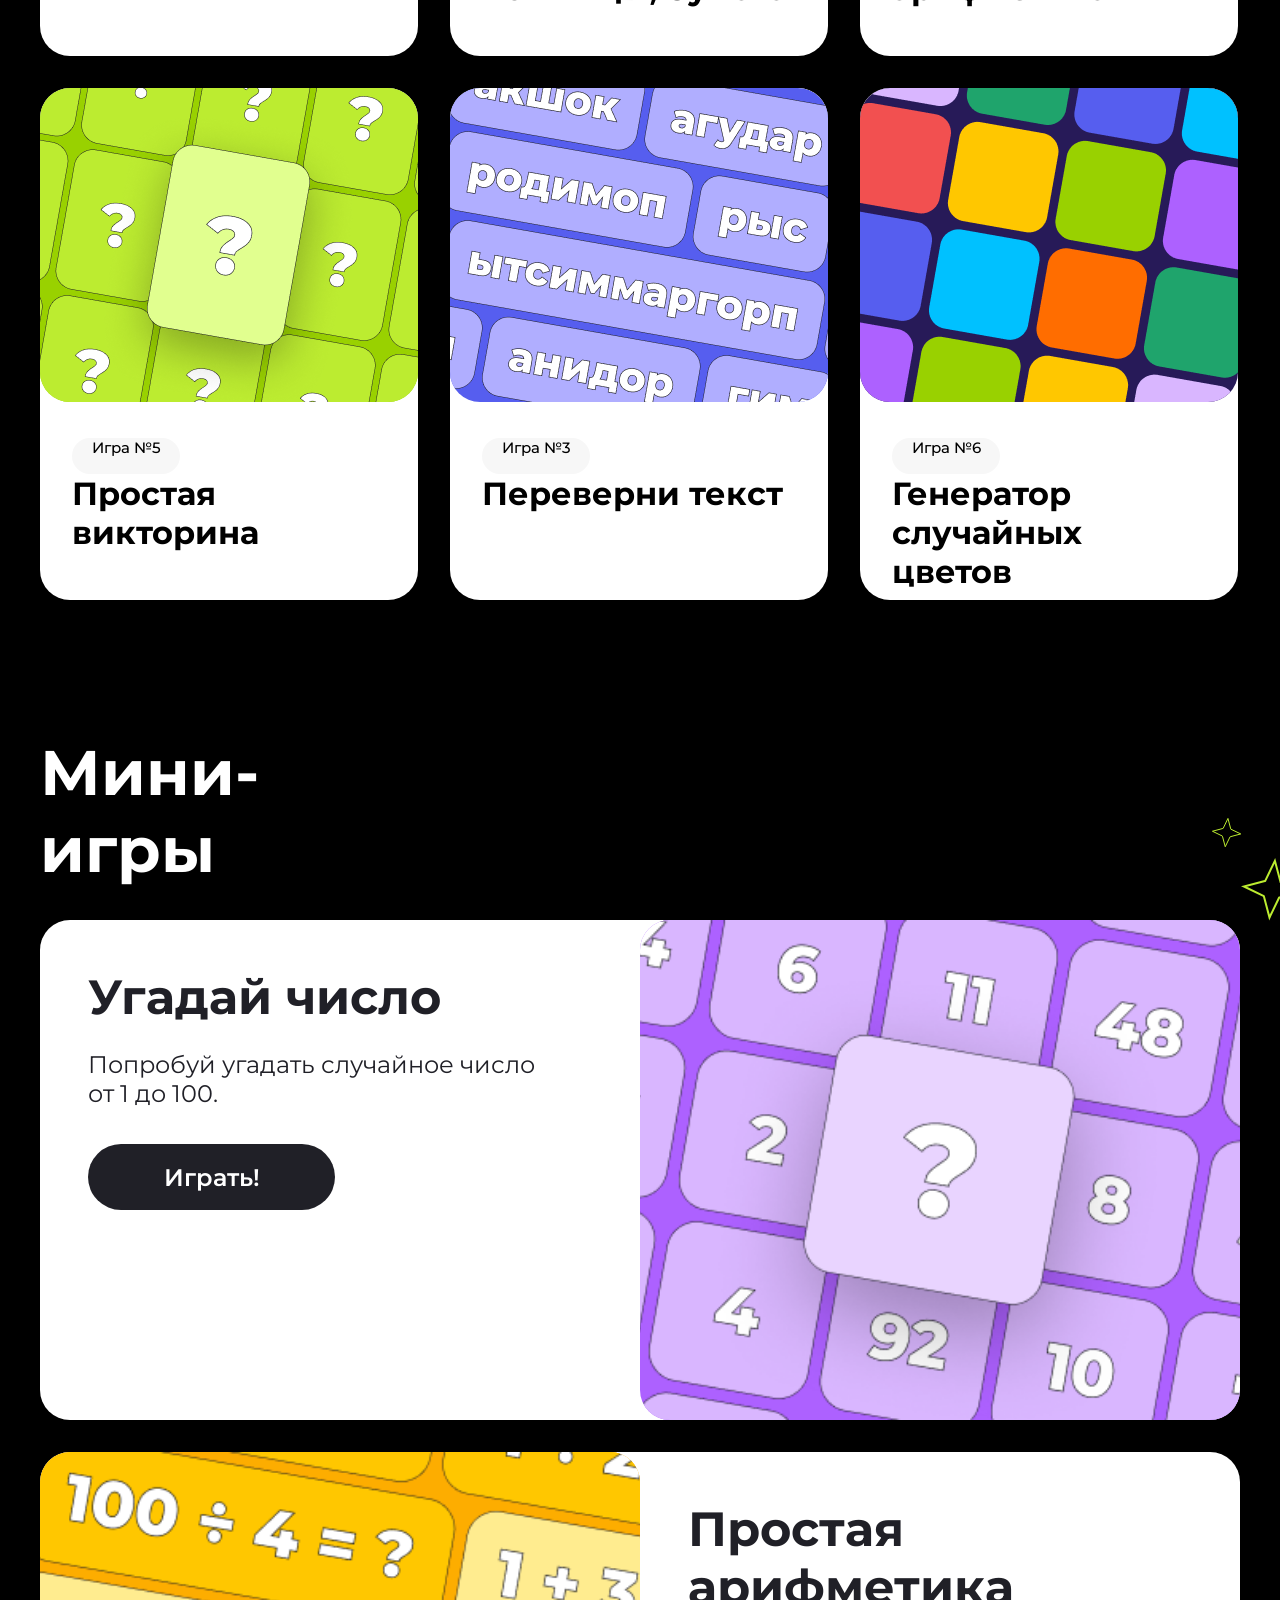
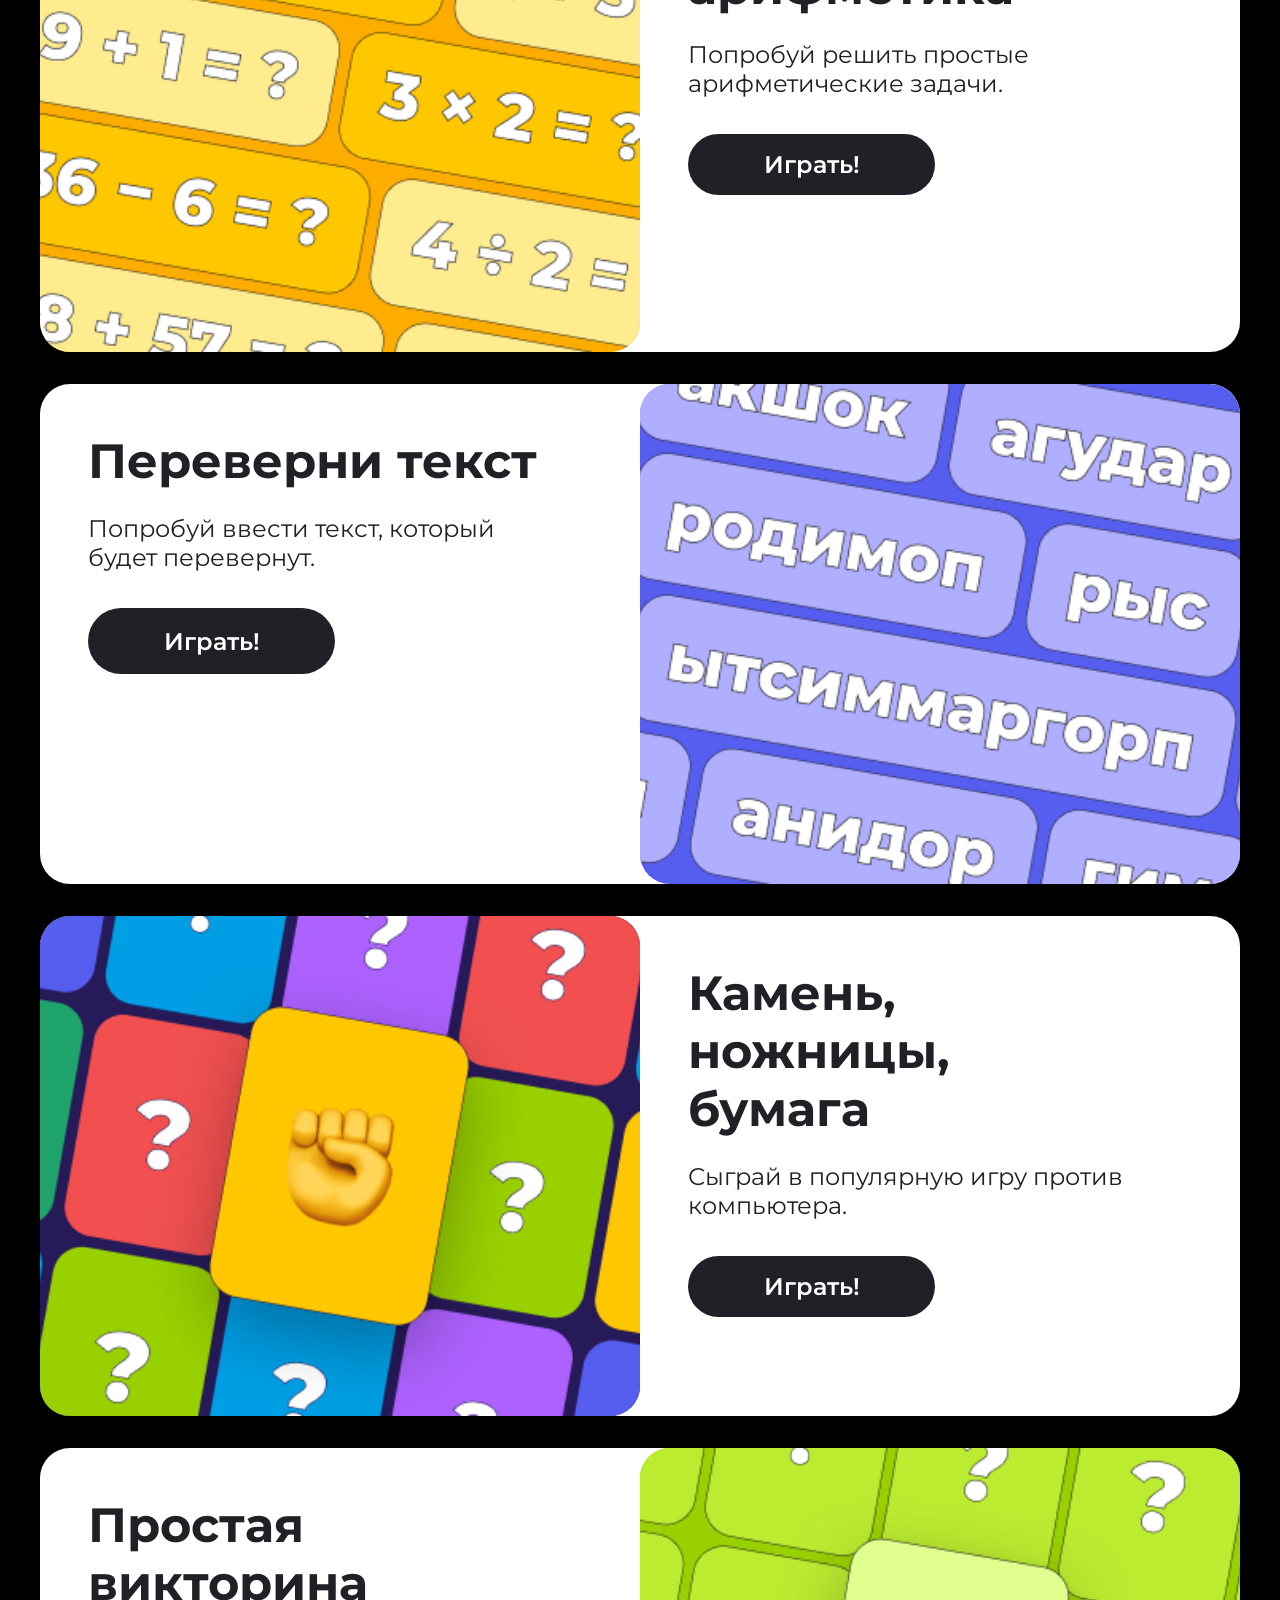
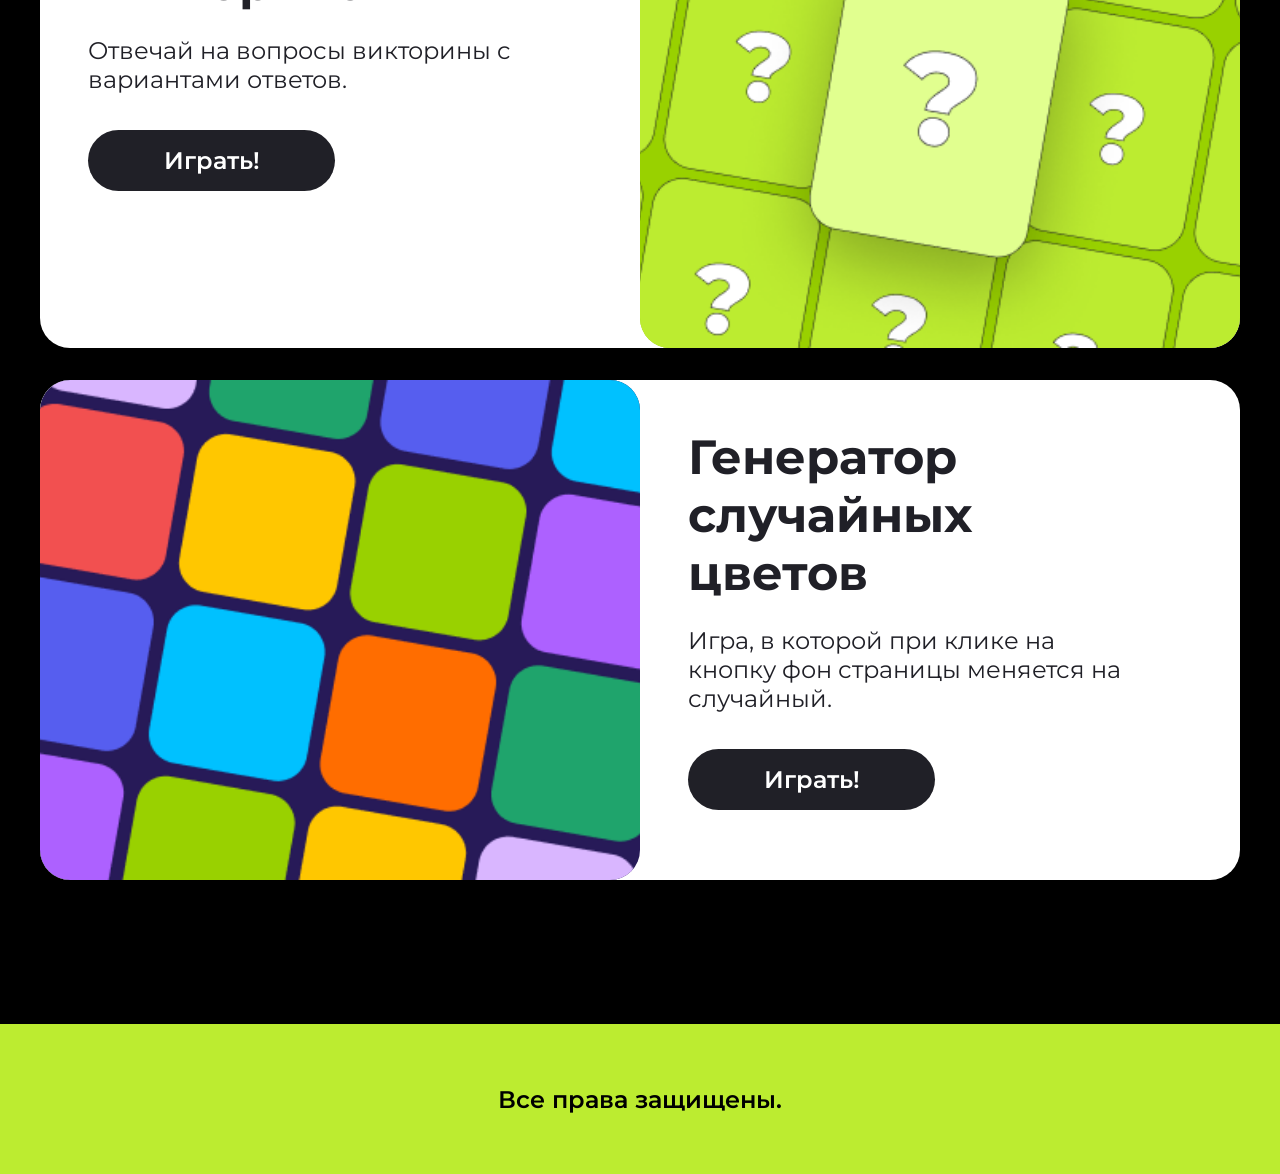
==== commit 1b9e4572: "Корректировка проекта по замечаниям куратора" ====
--- a/index.html
+++ b/index.html
@@ -325,7 +325,9 @@
                     </article>
                 </div>
             </a>
-
+        </div>
+
+        <div class="decor-stars"></div>
             <svg class="mini-star" width="458" height="567" viewBox="0 0 458 567" fill="none"
                 xmlns="http://www.w3.org/2000/svg">
                 <path
@@ -346,7 +348,6 @@
                     d="M19.7299 11.9161L19.7892 12.1375L19.9965 12.2377L29.7633 16.9489L19.282 19.7301L19.0596 19.7894L18.9593 19.9966L14.2472 29.7633L11.467 19.2821L11.4077 19.0597L11.2015 18.9596L1.43379 14.2474L11.9159 11.4672L12.1374 11.4079L12.2375 11.2016L16.9487 1.43382L19.7299 11.9161Z"
                     stroke="#BCEC30" />
             </svg>
-
         </div>
     </section>
     <section class="menu center last">
--- a/stiles/stile.css
+++ b/stiles/stile.css
@@ -373,6 +373,12 @@
   display: none;
 }
 
+.decor-stars {
+  display: flex;
+  justify-content: center;
+  margin-top: 40px;
+}
+
 @media (max-width: 605px) {
   .header {
     position: relative;
@@ -389,8 +395,7 @@
     flex-direction: column;
     align-items: center;
     max-width: 343px;
-    margin: 147px 17px 131px;
-    width: 296px;
+    padding: 147px 17px 131px;
   }
   .header__heading1 {
     font-size: 40px;
@@ -423,9 +428,17 @@
   }
   .menu {
     padding: 48px 16px;
+    width: auto;
   }
   .menu__heading1 {
-    font-size: 40px;
+    font-size: clamp(28px, 5vw, 63px);
+    font-weight: 700;
+    font-family: montserrat;
+    color: #FFFFFF;
+    max-width: 100%;
+    box-sizing: border-box;
+    line-height: 1.1;
+    text-align: center;
   }
   .menu__par {
     font-size: 24px;
@@ -439,7 +452,9 @@
     display: flex;
     gap: 32px;
     margin-top: 72px;
-    width: 425px;
+    width: 100%;
+    flex-wrap: wrap;
+    justify-content: center;
   }
   .menu-topgames__block {
     display: flex;
@@ -451,10 +466,12 @@
     display: flex;
     flex-direction: column;
     gap: 24px;
+    padding-top: 40px;
   }
   .menu-minigames__block {
     display: flex;
     flex-direction: column;
+    gap: 24px;
   }
   .cart-mini {
     display: none;
@@ -487,7 +504,6 @@
   }
   .footer-line {
     height: 100px;
-    max-width: 425px;
   }
   .footer-line__p {
     font-size: 16px;
@@ -531,4 +547,13 @@
     width: 16px;
     height: 16px;
   }
+  .center {
+    width: 100%;
+    max-width: 605px;
+    margin-left: auto;
+    margin-right: auto;
+    padding-left: 16px;
+    padding-right: 16px;
+    box-sizing: border-box;
+  }
 }/*# sourceMappingURL=stile.css.map */
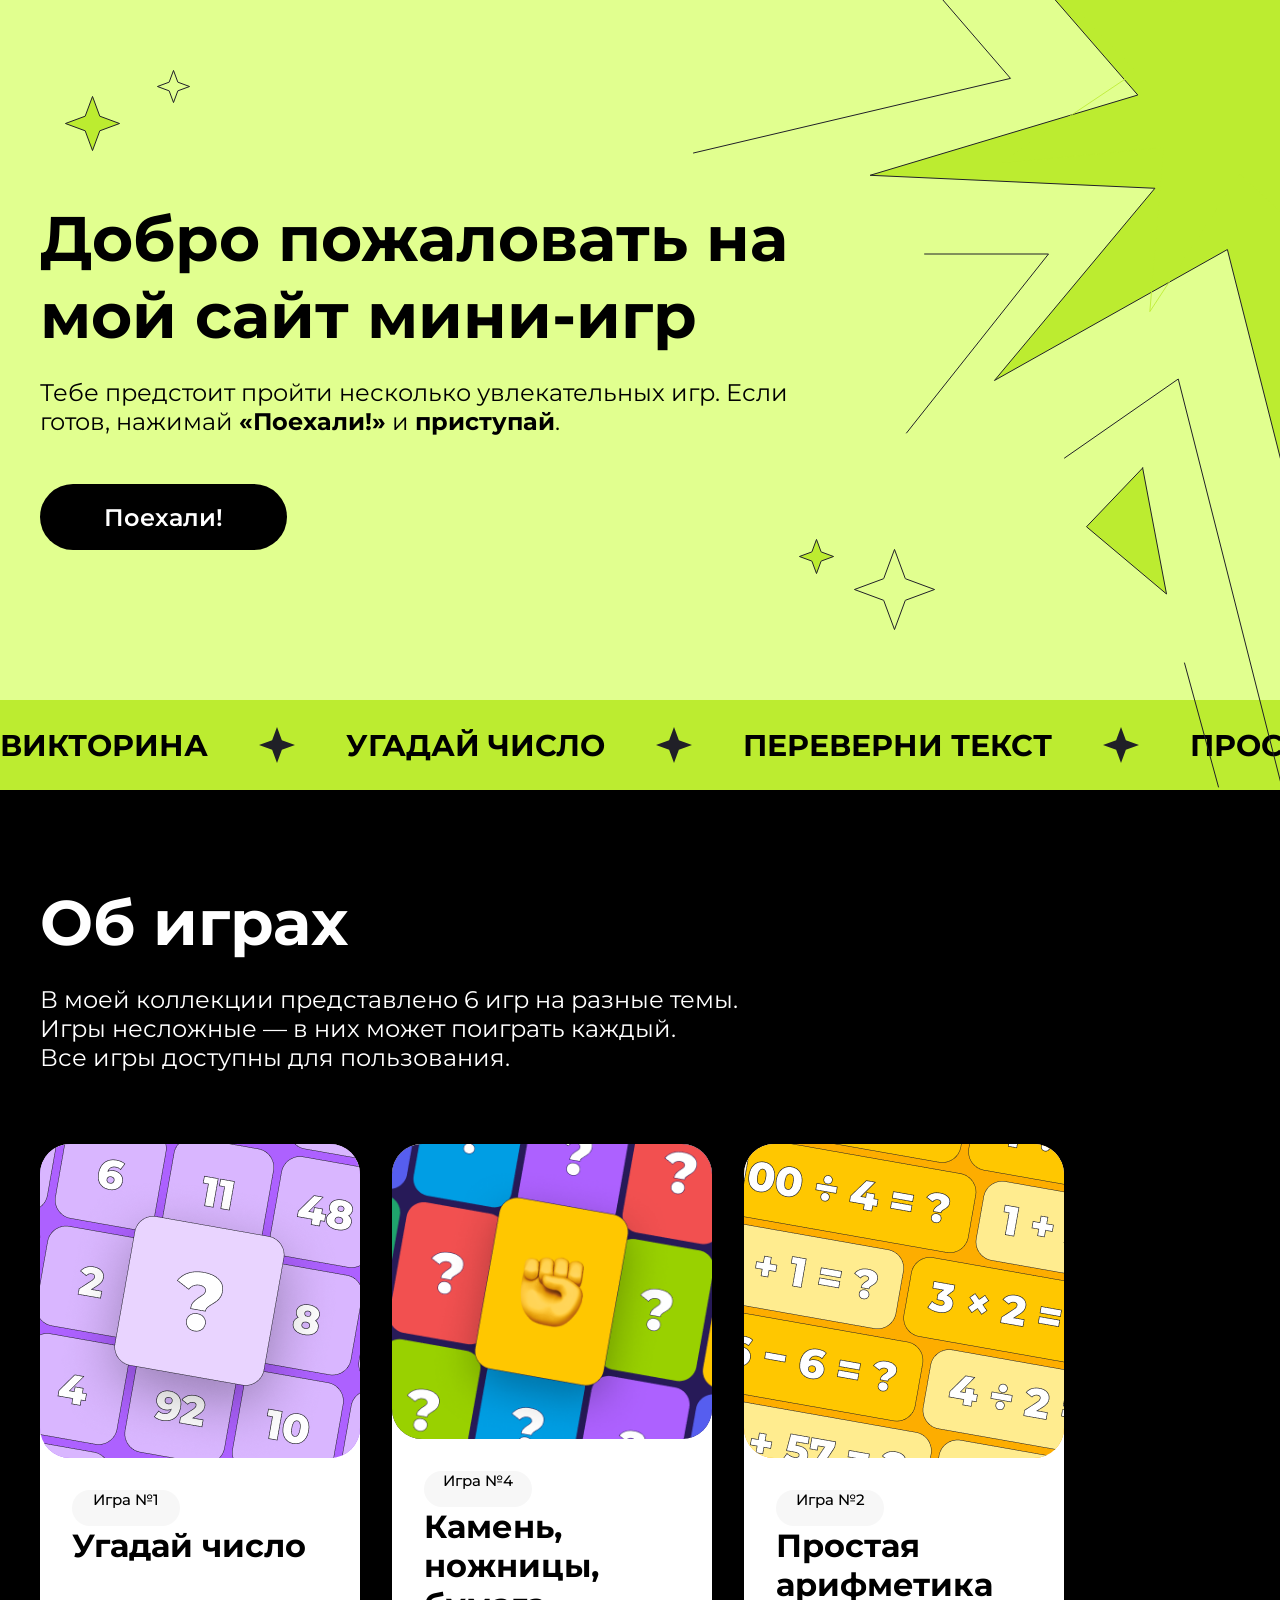
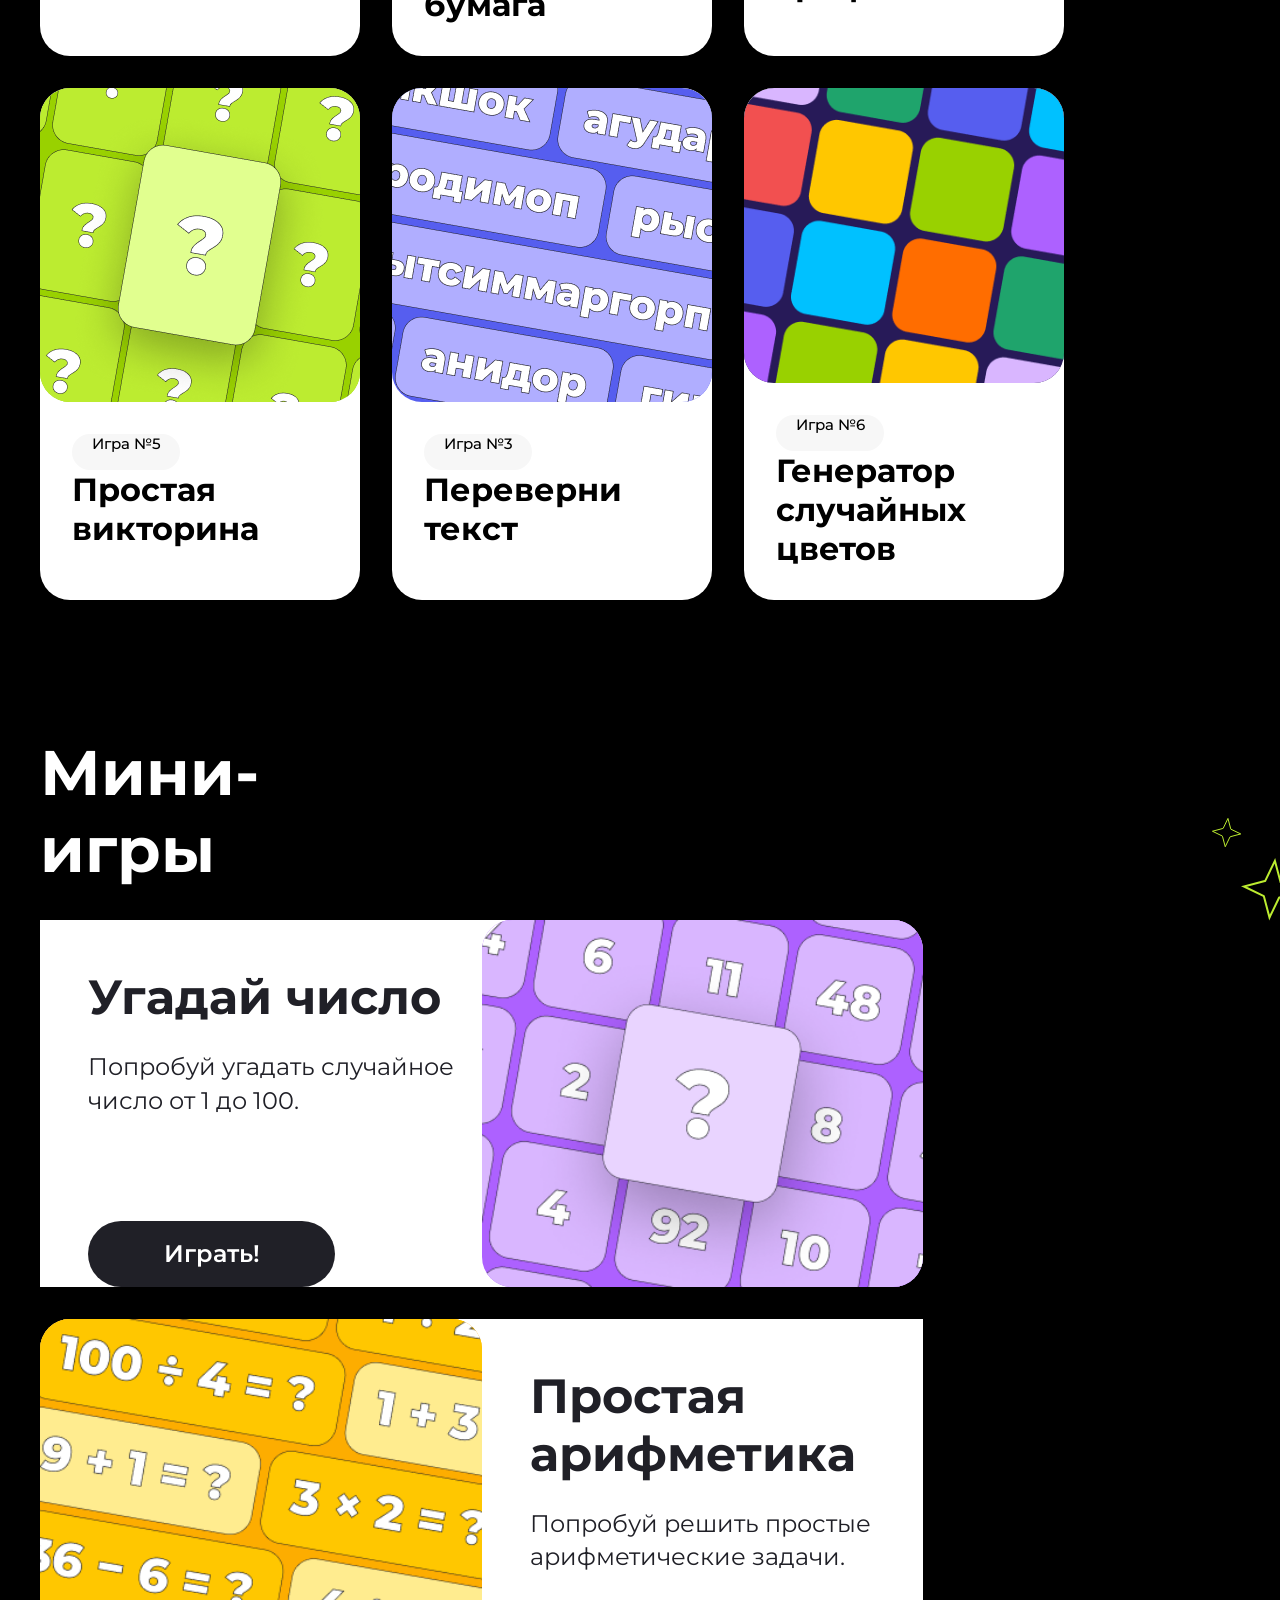
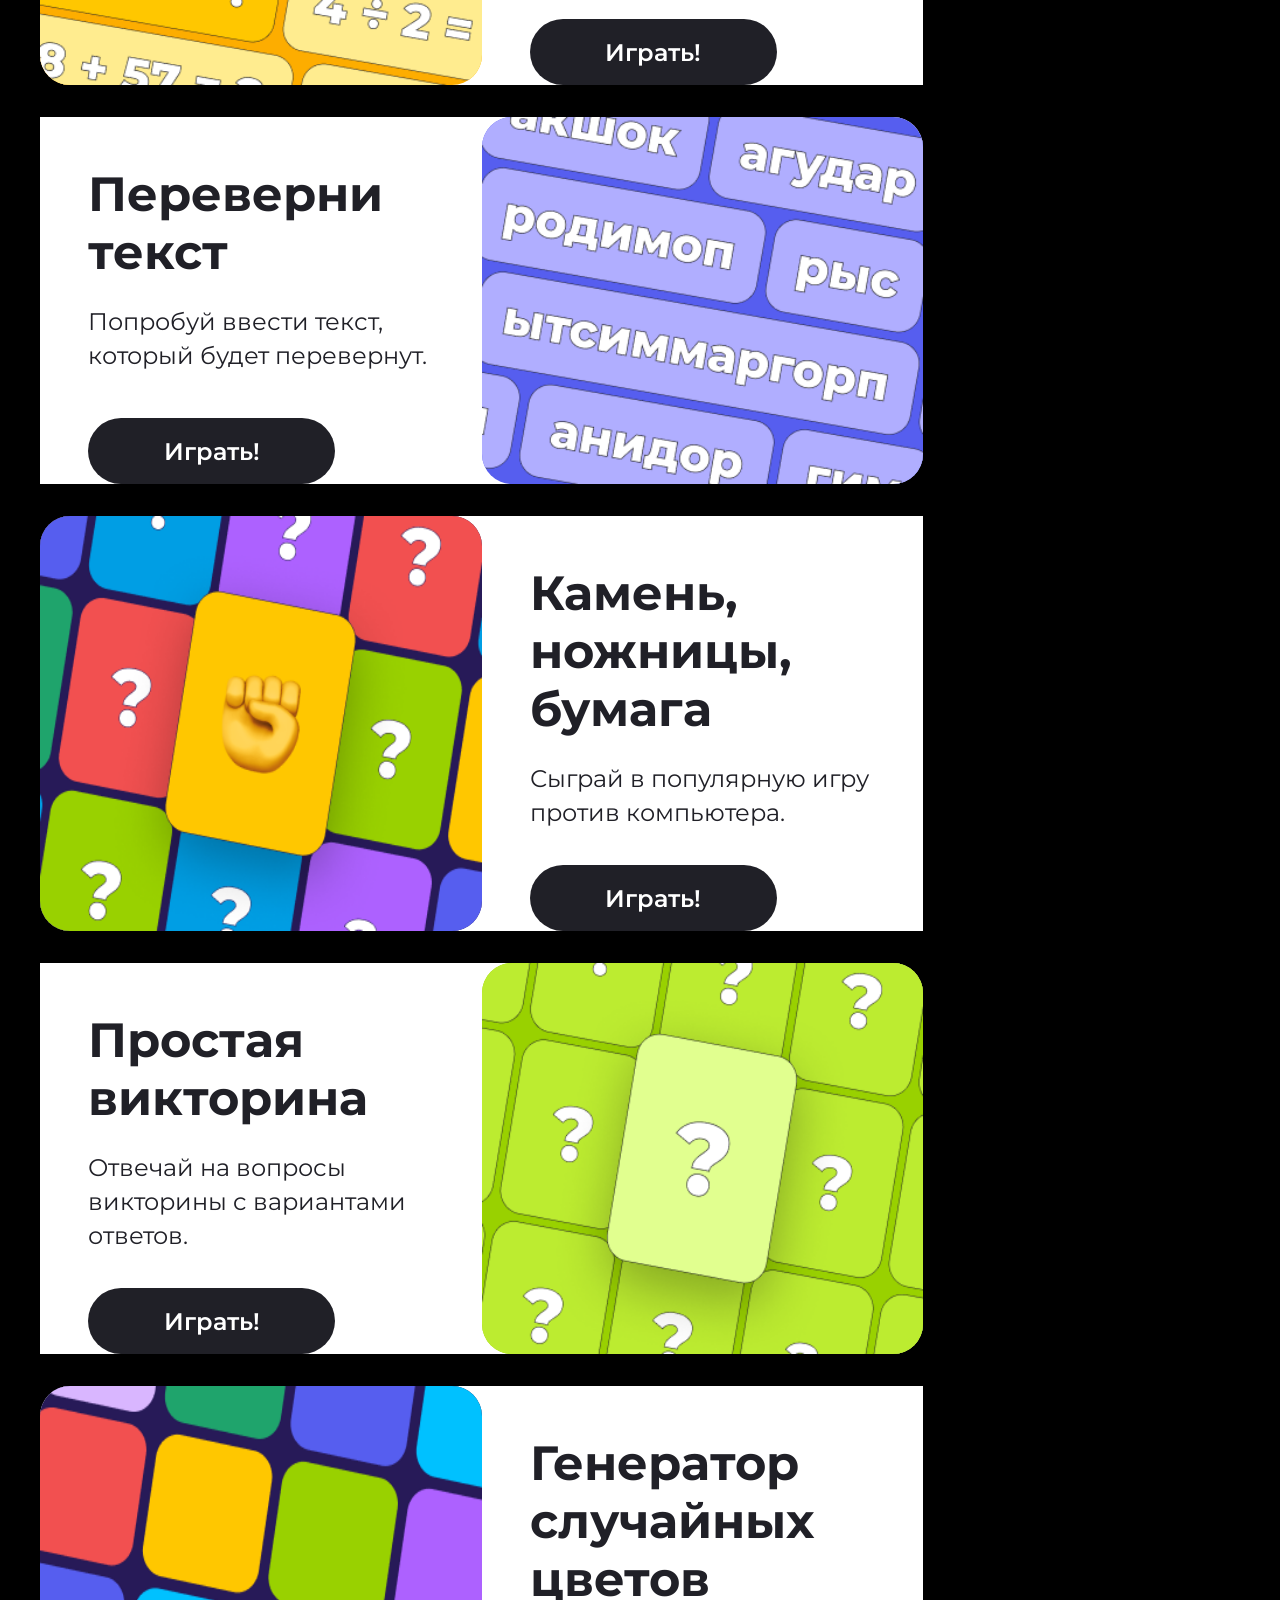
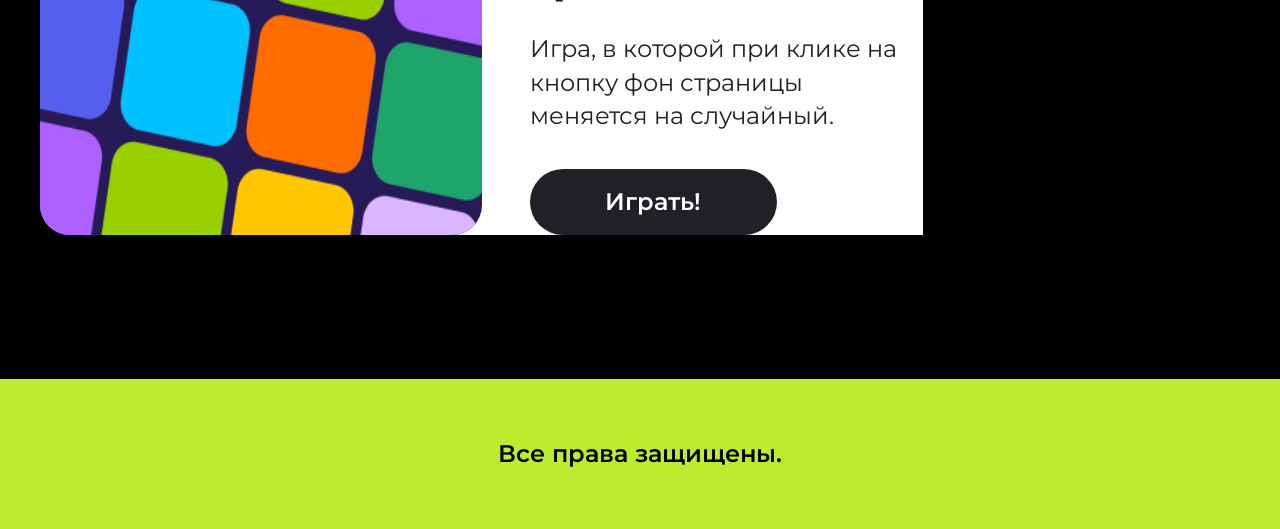
==== commit d79f0b80: "Внёс значимые истправления в работу" ====
--- a/index.html
+++ b/index.html
@@ -371,7 +371,7 @@
                         stroke="#BCEC30" />
                 </svg>
 
-                <div class="cart cart-mini" id="№1">
+                <div class="cart-mini" id="№1">
                     <article class="cart-mini__text">
                         <h2 class="cart-mini__h2">
                             Угадай число
@@ -389,7 +389,7 @@
                     <img class="cart-mini__img img-1" src="./img/for_games1.png" alt="">
                 </div>
 
-                <div class="cart cart-mini" id="№2">
+                <div class="cart-mini" id="№2">
                     <img class="cart-mini__img img-3" src="./img/for_games3.png" alt="">
                     <article class="cart-mini__text">
                         <h2 class="cart-mini__h2">
@@ -406,7 +406,7 @@
                     </article>
                 </div>
 
-                <div class="cart cart-mini" id="№3">
+                <div class="cart-mini" id="№3">
                     <article class="cart-mini__text">
                         <h2 class="cart-mini__h2">
                             Переверни текст
@@ -424,7 +424,7 @@
                     <img class="cart-mini__img img-5" src="./img/for_games5.png" alt="">
                 </div>
 
-                <div class="cart cart-mini" id="№4">
+                <div class="cart-mini" id="№4">
                     <img class="cart-mini__img img-2" src="./img/for_games2.png" alt="">
                     <article class="cart-mini__text">
                         <h2 class="cart-mini__h2">
@@ -441,7 +441,7 @@
                     </article>
                 </div>
 
-                <div class="cart cart-mini" id="№5">
+                <div class="cart-mini" id="№5">
                     <article class="cart-mini__text">
                         <h2 class="cart-mini__h2">
                             Простая викторина
@@ -459,7 +459,7 @@
                     <img class="cart-mini__img img-4" src="./img/for_games4.png" alt="">
                 </div>
 
-                <div class="cart cart-mini" id="№6">
+                <div class="cart-mini" id="№6">
                     <img class="cart-mini__img img-6" src="./img/for_games6.png" alt="">
                     <article class="cart-mini__text">
                         <h2 class="cart-mini__h2">
--- a/stiles/stile.css
+++ b/stiles/stile.css
@@ -81,6 +81,9 @@
   animation-play-state: paused;
 }
 .scrolling__klick {
+  display: inline-flex;
+  align-items: center;
+  justify-content: center;
   width: -moz-fit-content;
   width: fit-content;
 }
@@ -158,7 +161,7 @@
 }
 .menu-minigames__block {
   display: flex;
-  flex-direction: column;
+  flex-wrap: wrap;
   gap: 32px;
   margin-top: 32px;
 }
@@ -168,11 +171,22 @@
   border-radius: 30px;
   overflow: hidden;
   transition: transform 0.3s cubic-bezier(0.25, 1, 0.5, 1), box-shadow 0.3s ease;
+  display: flex;
+  flex-direction: row;
+  align-items: stretch;
+  width: 100%;
+  max-width: 320px;
+  box-sizing: border-box;
+  flex: 1 1 320px;
 }
 .cart:hover {
   transform: scale(1.05);
+  z-index: 1;
+  position: relative;
 }
 .cart-small {
+  display: flex;
+  flex-direction: column;
   height: 512px;
 }
 .cart-big {
@@ -207,22 +221,29 @@
 .cart-mini {
   display: flex;
   max-height: 500px;
+  background-color: #ffffff;
 }
 .cart-mini:nth-child(2n+1) {
   justify-content: space-between;
+  border-radius: 0 30px 30px 0;
+}
+.cart-mini:nth-child(2n) {
+  border-radius: 30px 0 0 30px;
 }
 .cart-mini__text {
   display: flex;
-  flex-direction: column;
+  flex: 1;
   width: 50%;
   margin: 48px 0 0 48px;
   max-width: 457px;
-  max-height: 249px;
+  max-height: 120%;
+  flex-direction: column;
 }
 .cart-mini__h2 {
   font-size: 48px;
   font-weight: 700;
   font-family: Montserrat;
+  margin: 0 0 24px 0;
   color: #202027;
 }
 .cart-mini__par {
@@ -230,11 +251,12 @@
   font-weight: 400;
   font-family: Montserrat;
   color: #202027;
-  margin-top: 24px;
+  line-height: 1.4;
+  flex: 1;
 }
 .cart-mini__but {
   text-decoration: none;
-  width: 247px;
+  max-width: 247px;
   height: 66px;
   border-radius: 60px;
   border: none;
@@ -244,21 +266,20 @@
   font-size: 24px;
   font-weight: 600;
   margin-top: 36px;
-  text-align: center;
   padding: 16px 65px;
   justify-content: center;
   align-items: center;
+  text-align: center;
 }
 .cart-mini__but:hover {
   background-color: #ffffff;
   color: black;
 }
 .cart-mini__img {
+  border-radius: 30px;
+  height: 100%;
   width: 50%;
-  border-radius: 30px;
-  height: 500px;
-  -o-object-fit: cover;
-     object-fit: cover;
+  display: block;
 }
 
 .img-1 {
@@ -459,43 +480,65 @@
   .menu-topgames__block {
     display: flex;
     flex-direction: column;
+    align-items: stretch;
     gap: 32px;
     z-index: 1;
   }
   .menu-minigames {
     display: flex;
+    position: relative;
+  }
+  .menu-minigames__block {
     flex-direction: column;
-    gap: 24px;
-    padding-top: 40px;
-  }
-  .menu-minigames__block {
-    display: flex;
+    align-content: center;
+  }
+  .cart-mini {
     flex-direction: column;
-    gap: 24px;
-  }
-  .cart-mini {
-    display: none;
+    max-width: none;
+    width: 100%;
+    flex: 1 100%;
+    border-radius: 30px;
+    max-height: none;
+  }
+  .cart-mini:nth-child(2n+1) {
+    border-radius: 30px;
+  }
+  .cart-mini:nth-child(2n) {
+    border-radius: 30px;
+  }
+  .cart-mini__img {
+    width: 100%;
+    height: 100%;
+  }
+  .cart-mini__img:nth-child(2n) {
+    border-radius: 0 0 30px 30px;
+  }
+  .cart-mini__img:nth-child(2n+1) {
+    border-radius: 30px 30px 0 0;
   }
   .cart-mini__but {
     margin-top: 0;
     margin-bottom: 32.67px;
   }
-  .cart__text {
+  .cart-mini__text {
     display: flex;
     flex-direction: column;
     padding: 29.04px 0;
     width: 285px;
-  }
-  .cart__par {
+    max-height: 100%;
+  }
+  .cart-mini__par {
     width: 285px;
-    margin-top: 16px;
+    padding-bottom: 16px;
     text-align: left;
   }
-  .cart__h2 {
+  .cart-mini__h2 {
     margin-top: 0;
   }
-  .cart__img {
-    height: 284.9259338379px;
+  .cart-mini__img {
+    width: 100%;
+    height: 100%;
+    border-radius: 0;
   }
   .mobile {
     display: flex;
@@ -534,6 +577,9 @@
     display: none;
   }
   .mini-star4 {
+    display: none;
+  }
+  .decor-stars {
     display: none;
   }
   .scrolling-line {
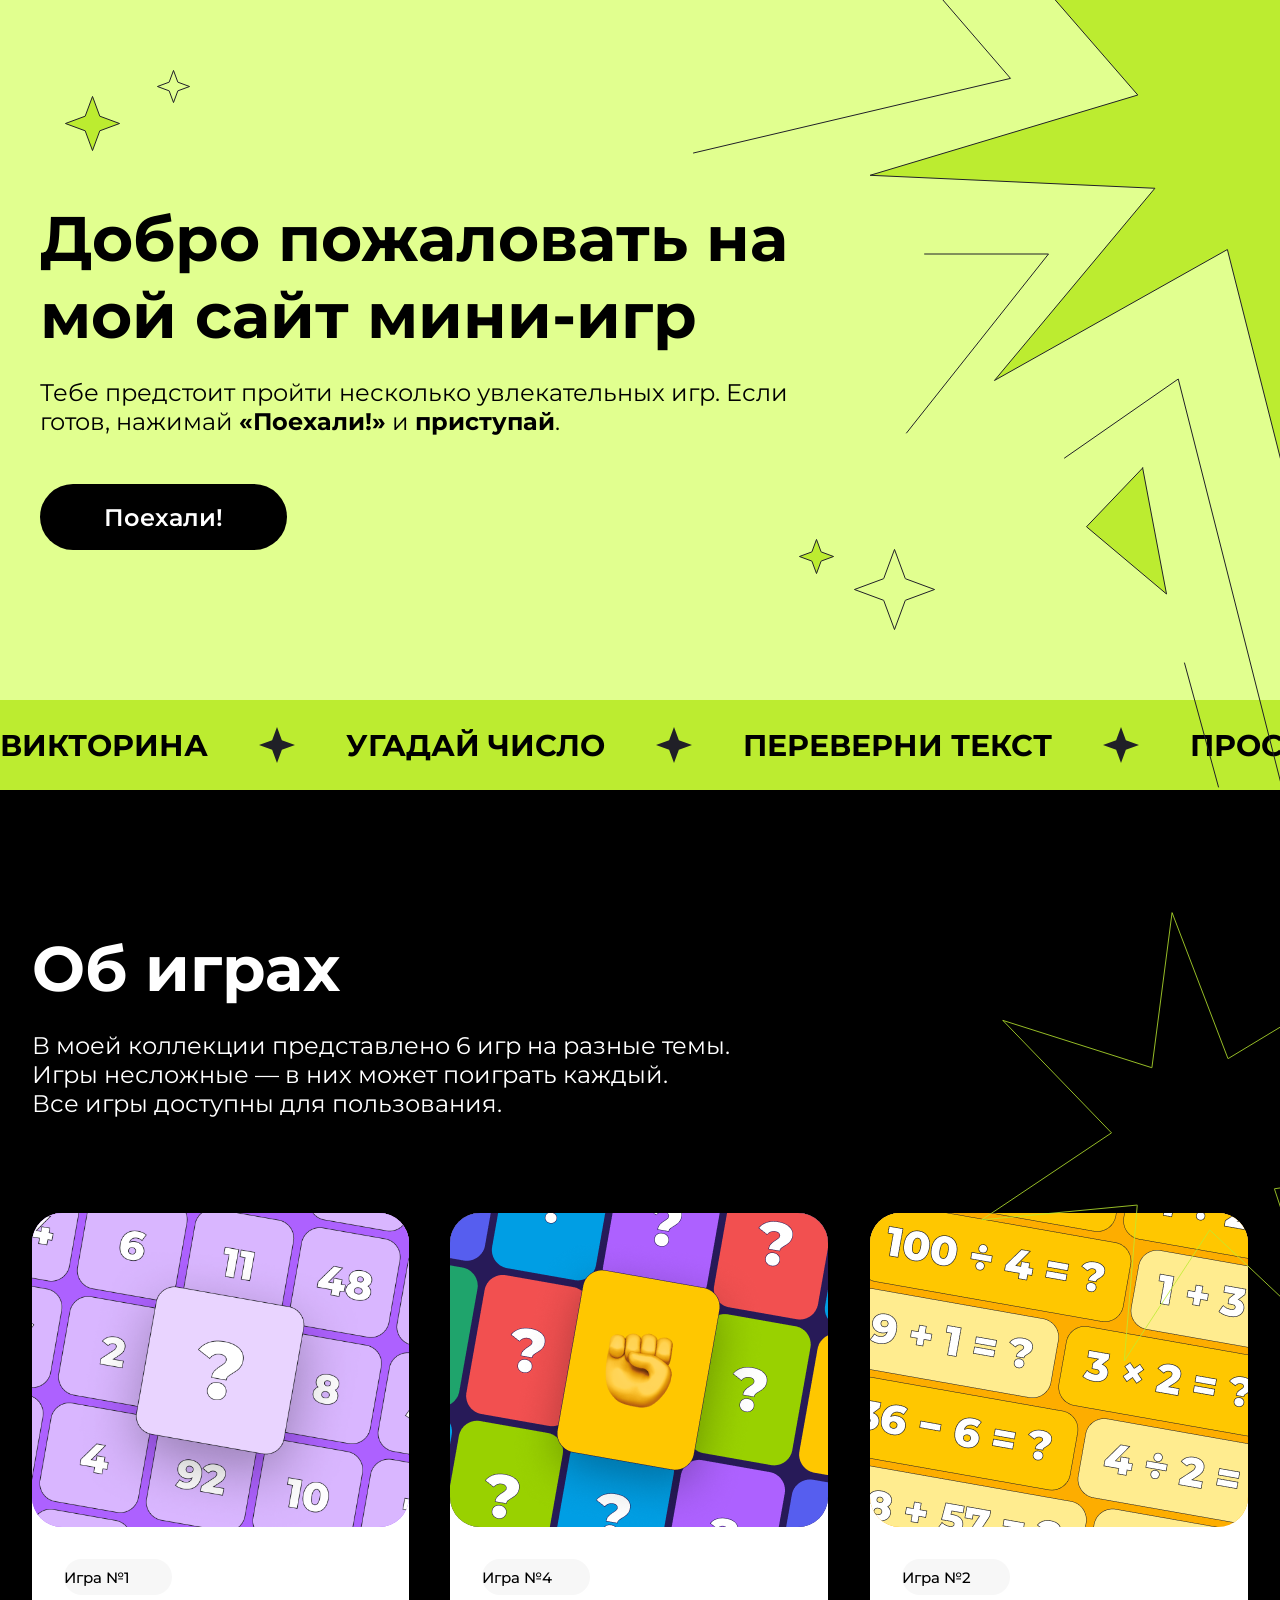
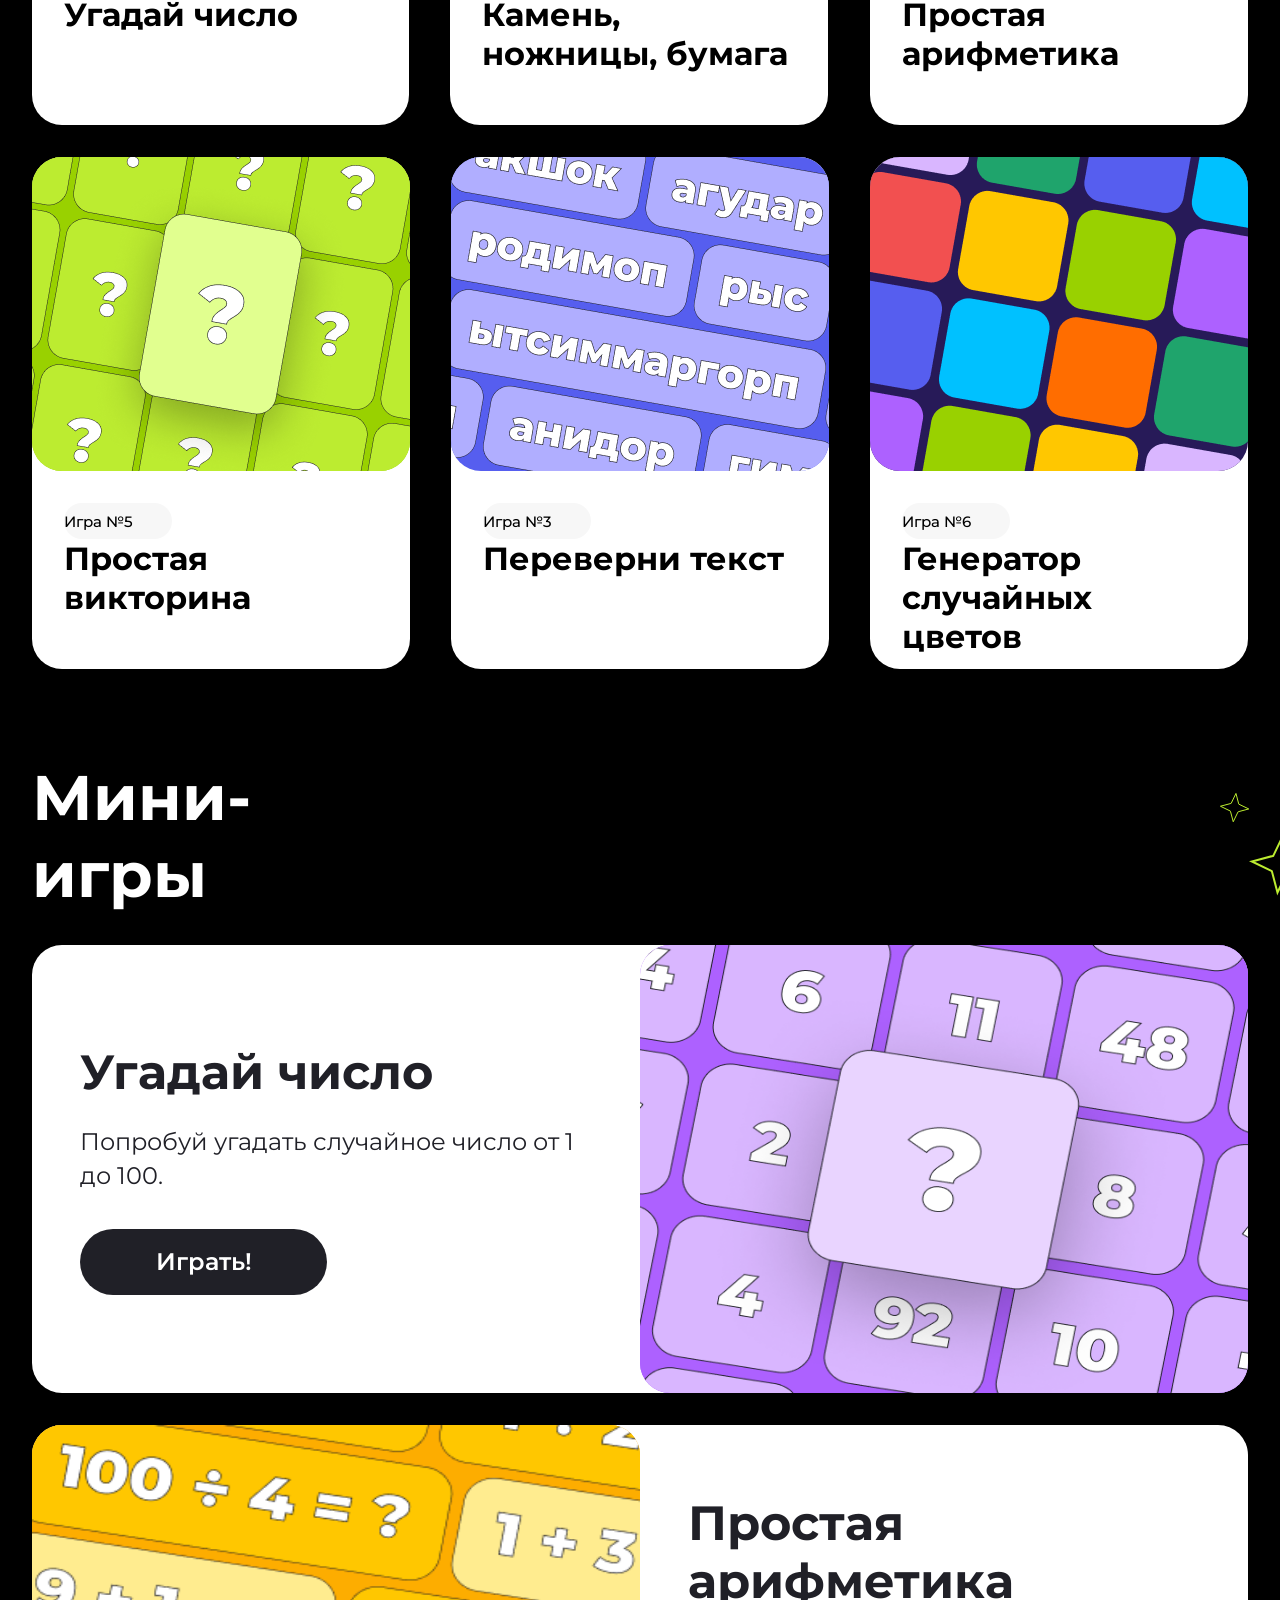
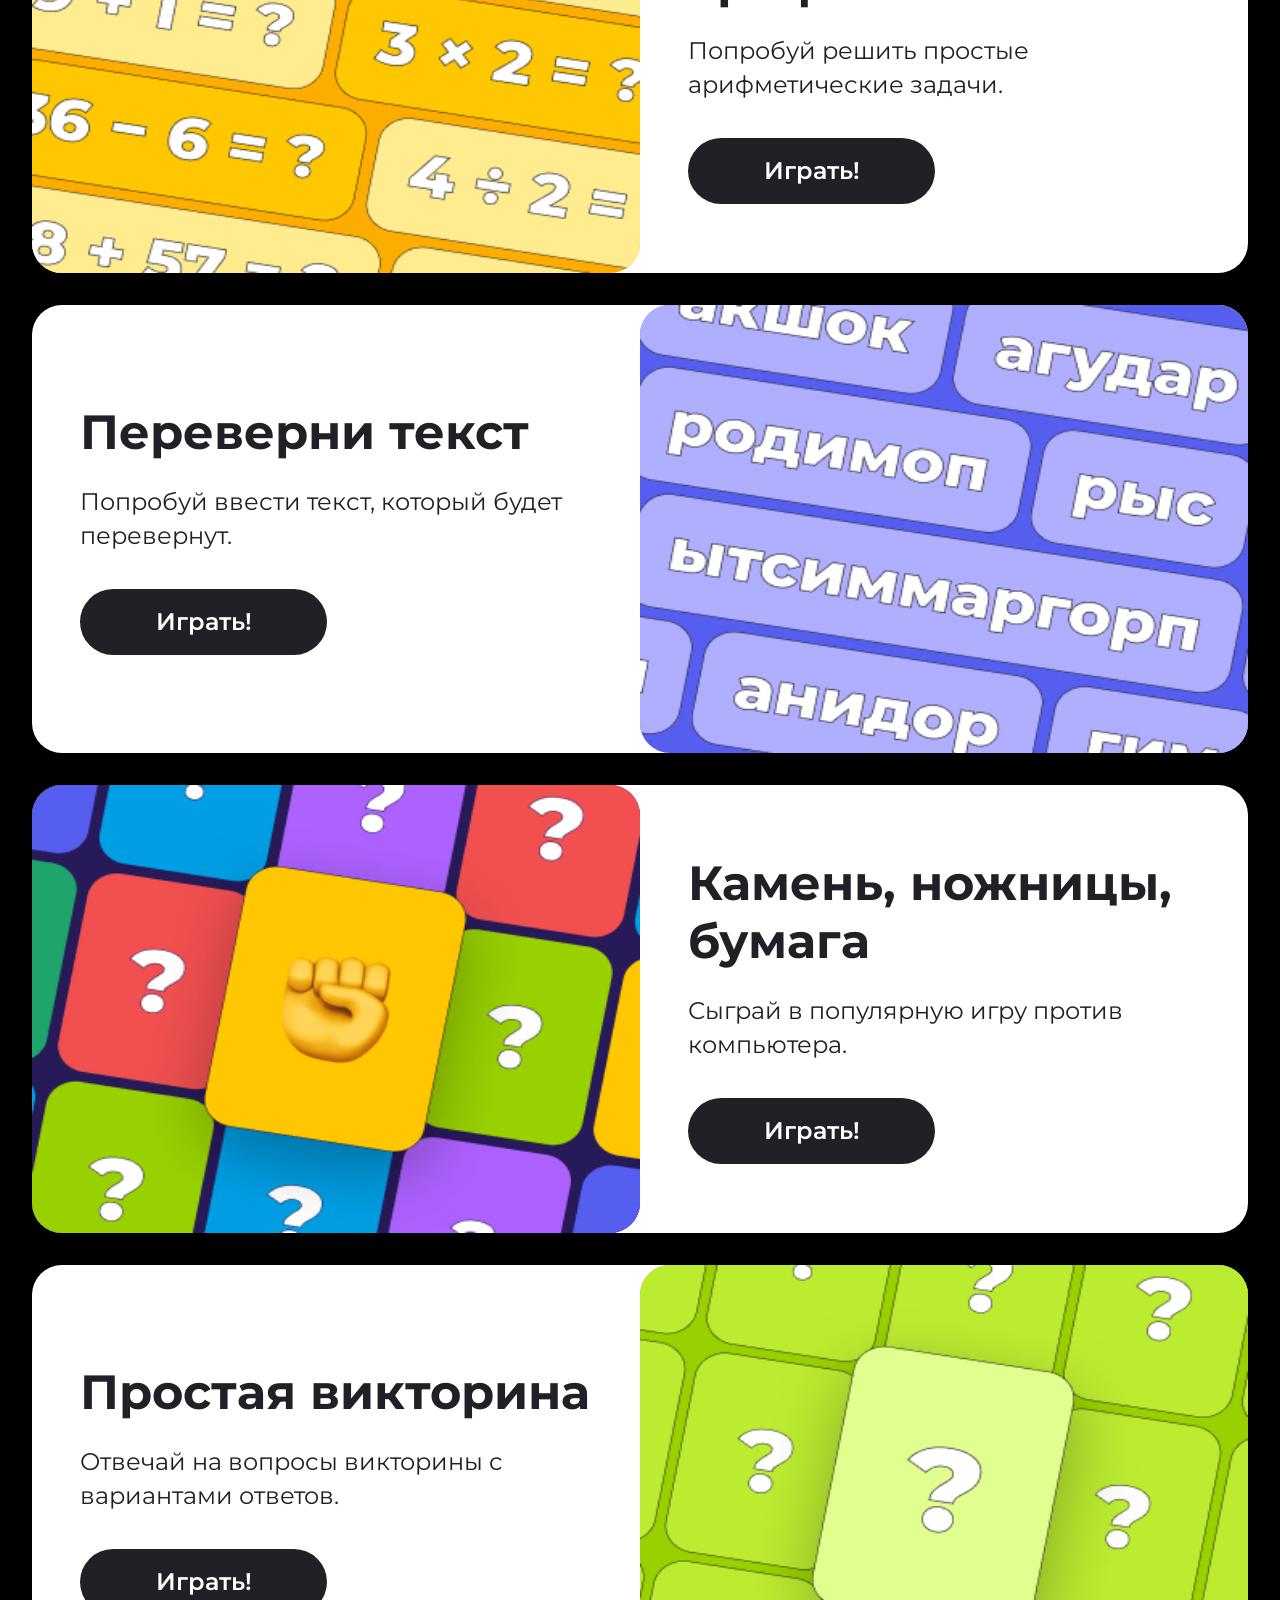
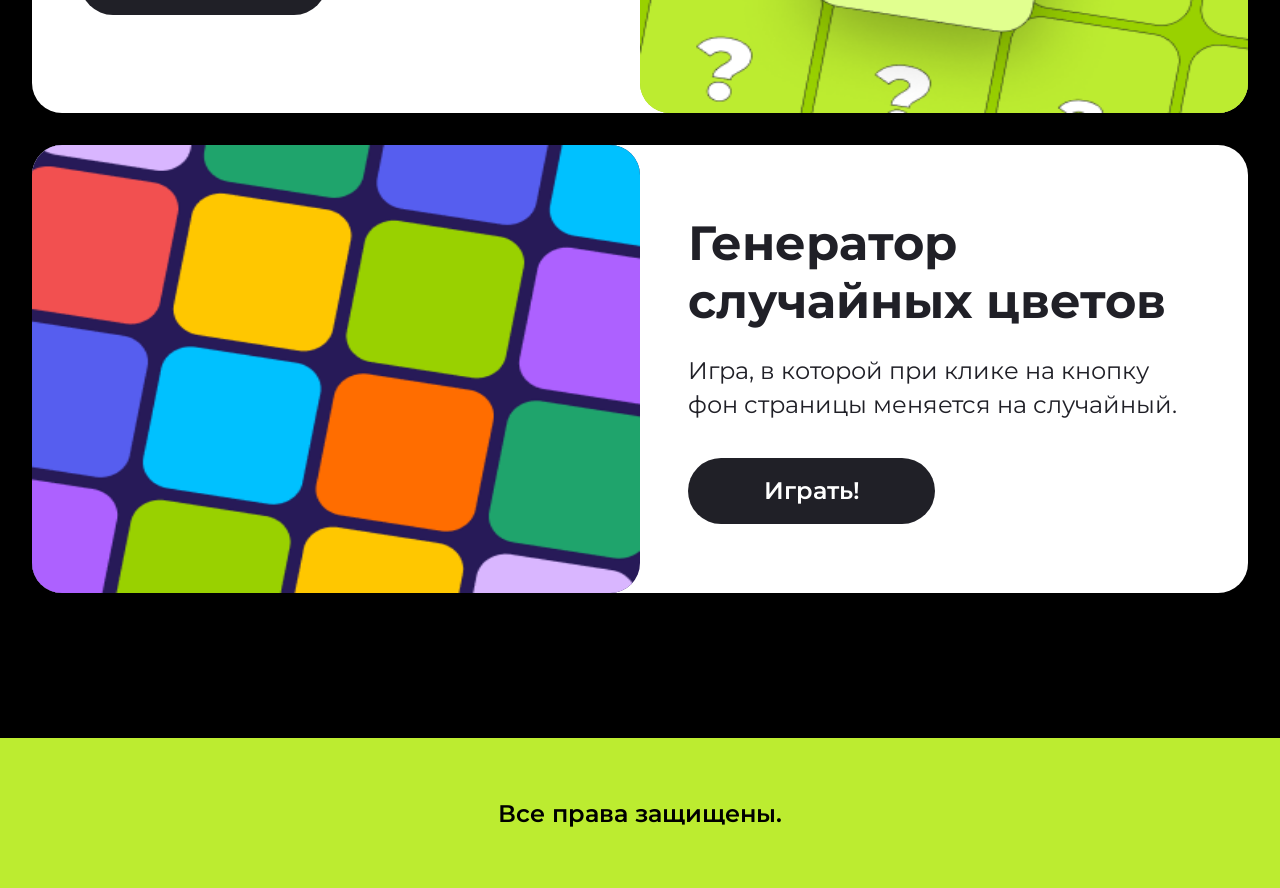
==== commit 2cfcb438: "проведена работа над ошибками в коде" ====
--- a/index.html
+++ b/index.html
@@ -227,9 +227,9 @@
 
     <section id="f_g" class="menu from-games center">
         <div class="menu-text">
-            <h1 class="menu__heading1">
+            <h2 class="menu__heading1">
                 Об играх
-            </h1>
+            </h2>
 
             <p class="menu__par">
                 В моей коллекции представлено 6 игр на разные темы.<br>
@@ -237,6 +237,7 @@
                 Все игры доступны для пользования.
             </p>
         </div>
+
         <div class="menu-topgames">
             <a class="menu-topgames__a" href="#№1">
                 <div class="cart cart-small">
@@ -325,16 +326,16 @@
                     </article>
                 </div>
             </a>
-        </div>
-
-        <div class="decor-stars"></div>
+
             <svg class="mini-star" width="458" height="567" viewBox="0 0 458 567" fill="none"
                 xmlns="http://www.w3.org/2000/svg">
                 <path
                     d="M311.161 184.877L311.375 185.435L311.886 185.126L479.433 83.8167L380.124 252.557L379.822 253.073L380.382 253.28L564.052 321.108L370.208 348.674L369.616 348.758L369.804 349.326L431.289 535.215L288.879 400.849L288.444 400.439L288.117 400.94L181.119 564.91L197.378 369.793L197.429 369.197L196.833 369.254L1.92162 387.833L164.61 278.892L165.107 278.56L164.691 278.129L28.6394 137.326L215.247 196.597L215.817 196.778L215.894 196.186L241.151 2.02592L311.161 184.877Z"
                     stroke="#BCEC30" />
             </svg>
-
+        </div>
+
+        <div class="decor-stars">
             <svg class="mini-star1" width="32" height="32" viewBox="0 0 32 32" fill="none"
                 xmlns="http://www.w3.org/2000/svg">
                 <path
@@ -352,9 +353,9 @@
     </section>
     <section class="menu center last">
         <div class="menu-minigames">
-            <h1 class="menu__heading1">
+            <h2 class="menu__heading1">
                 Мини-игры
-            </h1>
+            </h2>
 
             <div class="menu-minigames__block">
                 <svg class="mini-star3" width="32" height="32" viewBox="0 0 32 32" fill="none"
@@ -371,8 +372,8 @@
                         stroke="#BCEC30" />
                 </svg>
 
-                <div class="cart-mini" id="№1">
-                    <article class="cart-mini__text">
+                <article  class="cart-mini" id="№1">
+                    <div class="cart-mini__text">
                         <h2 class="cart-mini__h2">
                             Угадай число
                         </h2>
@@ -384,14 +385,14 @@
                         <button class="cart-mini__but" id="GuessTheNumber">
                             Играть!
                         </button>
-                    </article>
+                    </div>
 
                     <img class="cart-mini__img img-1" src="./img/for_games1.png" alt="">
-                </div>
-
-                <div class="cart-mini" id="№2">
+                </article>
+
+                <article class="cart-mini" id="№2">
                     <img class="cart-mini__img img-3" src="./img/for_games3.png" alt="">
-                    <article class="cart-mini__text">
+                    <div class="cart-mini__text">
                         <h2 class="cart-mini__h2">
                             Простая арифметика
                         </h2>
@@ -403,11 +404,11 @@
                         <button class="cart-mini__but" id="SimpleArithmetic">
                             Играть!
                         </button>
-                    </article>
-                </div>
-
-                <div class="cart-mini" id="№3">
-                    <article class="cart-mini__text">
+                    </div>
+                </article>
+
+                <article class="cart-mini" id="№3">
+                    <div class="cart-mini__text">
                         <h2 class="cart-mini__h2">
                             Переверни текст
                         </h2>
@@ -419,14 +420,14 @@
                         <button class="cart-mini__but" id="TurnTheText">
                             Играть!
                         </button>
-                    </article>
+                    </div>
 
                     <img class="cart-mini__img img-5" src="./img/for_games5.png" alt="">
-                </div>
-
-                <div class="cart-mini" id="№4">
+                </article>
+
+                <article class="cart-mini" id="№4">
                     <img class="cart-mini__img img-2" src="./img/for_games2.png" alt="">
-                    <article class="cart-mini__text">
+                    <div class="cart-mini__text">
                         <h2 class="cart-mini__h2">
                             Камень, ножницы, бумага
                         </h2>
@@ -438,11 +439,11 @@
                         <button class="cart-mini__but" id="btn-game-rsp">
                             Играть!
                         </button>
-                    </article>
-                </div>
-
-                <div class="cart-mini" id="№5">
-                    <article class="cart-mini__text">
+                    </div>
+                </article>
+
+                <article class="cart-mini" id="№5">
+                    <div class="cart-mini__text">
                         <h2 class="cart-mini__h2">
                             Простая викторина
                         </h2>
@@ -454,14 +455,14 @@
                         <button class="cart-mini__but" id="btn-game-quiz">
                             Играть!
                         </button>
-                    </article>
+                    </div>
 
                     <img class="cart-mini__img img-4" src="./img/for_games4.png" alt="">
-                </div>
-
-                <div class="cart-mini" id="№6">
+                </article>
+
+                <article class="cart-mini" id="№6">
                     <img class="cart-mini__img img-6" src="./img/for_games6.png" alt="">
-                    <article class="cart-mini__text">
+                    <div class="cart-mini__text">
                         <h2 class="cart-mini__h2">
                             Генератор случайных цветов
                         </h2>
@@ -473,8 +474,8 @@
                         <button id="btn-game-color" class="cart-mini__but">
                             Играть!
                         </button>
-                    </article>
-                </div>
+                    </div>
+                </article>
             </div>
         </div>
     </section>
--- a/stiles/stile.css
+++ b/stiles/stile.css
@@ -118,10 +118,11 @@
 
 .menu {
   background-color: black;
-  padding-top: 94px;
+  padding: 0 32px;
 }
 .menu-text {
-  max-width: 1021px;
+  max-width: 788px;
+  padding-top: 90px;
 }
 .menu__heading1 {
   font-size: 63px;
@@ -129,6 +130,7 @@
   font-family: montserrat;
   color: #FFFFFF;
   width: 320px;
+  padding-top: 50px;
 }
 .menu__par {
   font-size: 24px;
@@ -136,15 +138,14 @@
   font-family: montserrat;
   margin-top: 24px;
   color: #FFFFFF;
-  max-width: 788px;
 }
 .menu-topgames {
   position: relative;
   display: flex;
+  justify-content: space-between;
   flex-wrap: wrap;
   gap: 32px;
-  margin-top: 72px;
-  max-width: 1201px;
+  padding-top: 95px;
 }
 .menu-topgames__a {
   text-decoration: none;
@@ -158,6 +159,7 @@
 }
 .menu-minigames {
   position: relative;
+  padding-bottom: 145px;
 }
 .menu-minigames__block {
   display: flex;
@@ -169,15 +171,10 @@
 .cart {
   background-color: #ffffff;
   border-radius: 30px;
-  overflow: hidden;
   transition: transform 0.3s cubic-bezier(0.25, 1, 0.5, 1), box-shadow 0.3s ease;
-  display: flex;
-  flex-direction: row;
   align-items: stretch;
-  width: 100%;
-  max-width: 320px;
   box-sizing: border-box;
-  flex: 1 1 320px;
+  flex: 1 1 100%;
 }
 .cart:hover {
   transform: scale(1.05);
@@ -204,6 +201,8 @@
   padding: 32px;
 }
 .cart__par {
+  display: flex;
+  align-items: center;
   width: 108px;
   height: 36px;
   font-size: 15px;
@@ -220,22 +219,17 @@
 }
 .cart-mini {
   display: flex;
-  max-height: 500px;
   background-color: #ffffff;
-}
-.cart-mini:nth-child(2n+1) {
-  justify-content: space-between;
-  border-radius: 0 30px 30px 0;
-}
-.cart-mini:nth-child(2n) {
-  border-radius: 30px 0 0 30px;
+  border-radius: 30px;
+  align-items: center;
+  max-height: 448px;
+  width: 100%;
 }
 .cart-mini__text {
   display: flex;
   flex: 1;
   width: 50%;
-  margin: 48px 0 0 48px;
-  max-width: 457px;
+  padding: 48px;
   max-height: 120%;
   flex-direction: column;
 }
@@ -277,9 +271,8 @@
 }
 .cart-mini__img {
   border-radius: 30px;
+  width: 50%;
   height: 100%;
-  width: 50%;
-  display: block;
 }
 
 .img-1 {
@@ -486,6 +479,8 @@
   }
   .menu-minigames {
     display: flex;
+    flex-direction: column;
+    justify-content: center;
     position: relative;
   }
   .menu-minigames__block {
@@ -495,8 +490,8 @@
   .cart-mini {
     flex-direction: column;
     max-width: none;
-    width: 100%;
-    flex: 1 100%;
+    width: 75%;
+    flex: 1;
     border-radius: 30px;
     max-height: none;
   }
@@ -523,7 +518,7 @@
   .cart-mini__text {
     display: flex;
     flex-direction: column;
-    padding: 29.04px 0;
+    padding: 20px 0;
     width: 285px;
     max-height: 100%;
   }
@@ -534,6 +529,7 @@
   }
   .cart-mini__h2 {
     margin-top: 0;
+    font-size: 32px;
   }
   .cart-mini__img {
     width: 100%;
@@ -572,6 +568,9 @@
     position: absolute;
     top: 557px;
     right: 86px;
+  }
+  .mini-star {
+    display: none;
   }
   .mini-star3 {
     display: none;
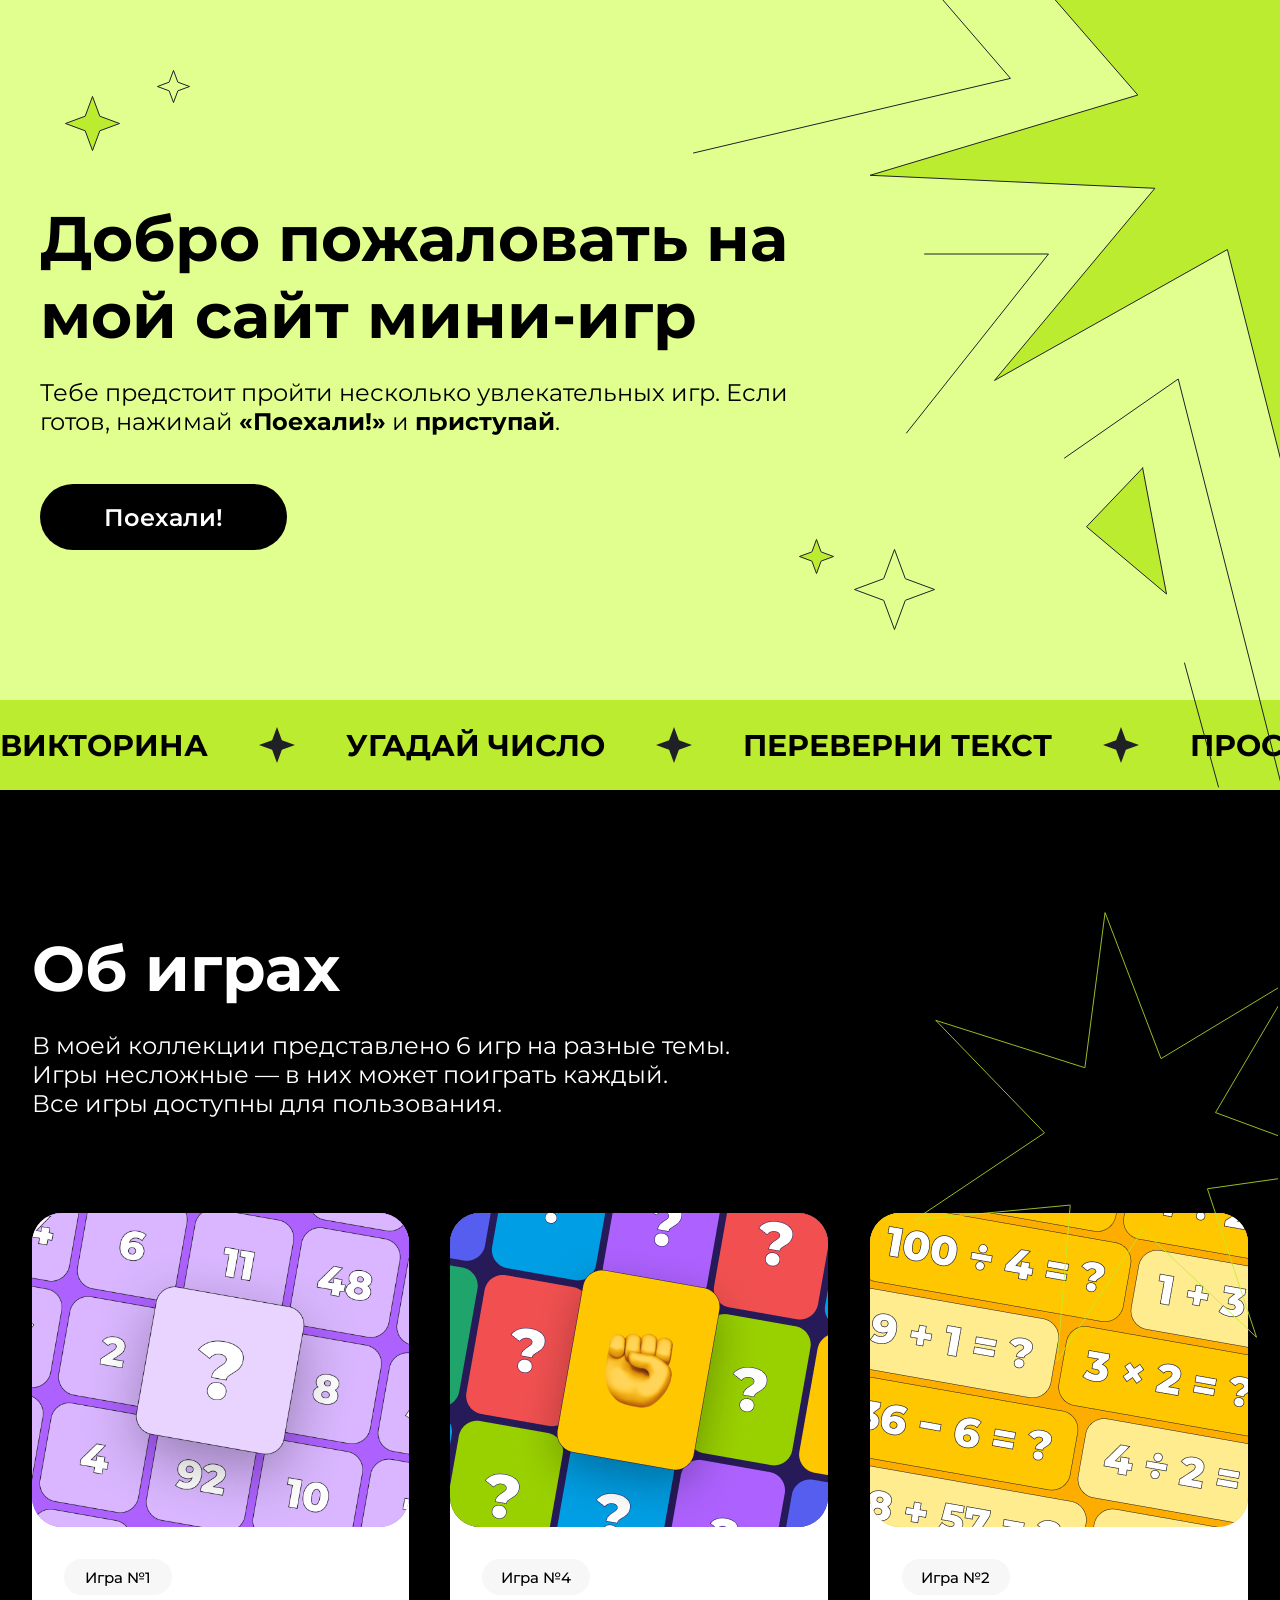
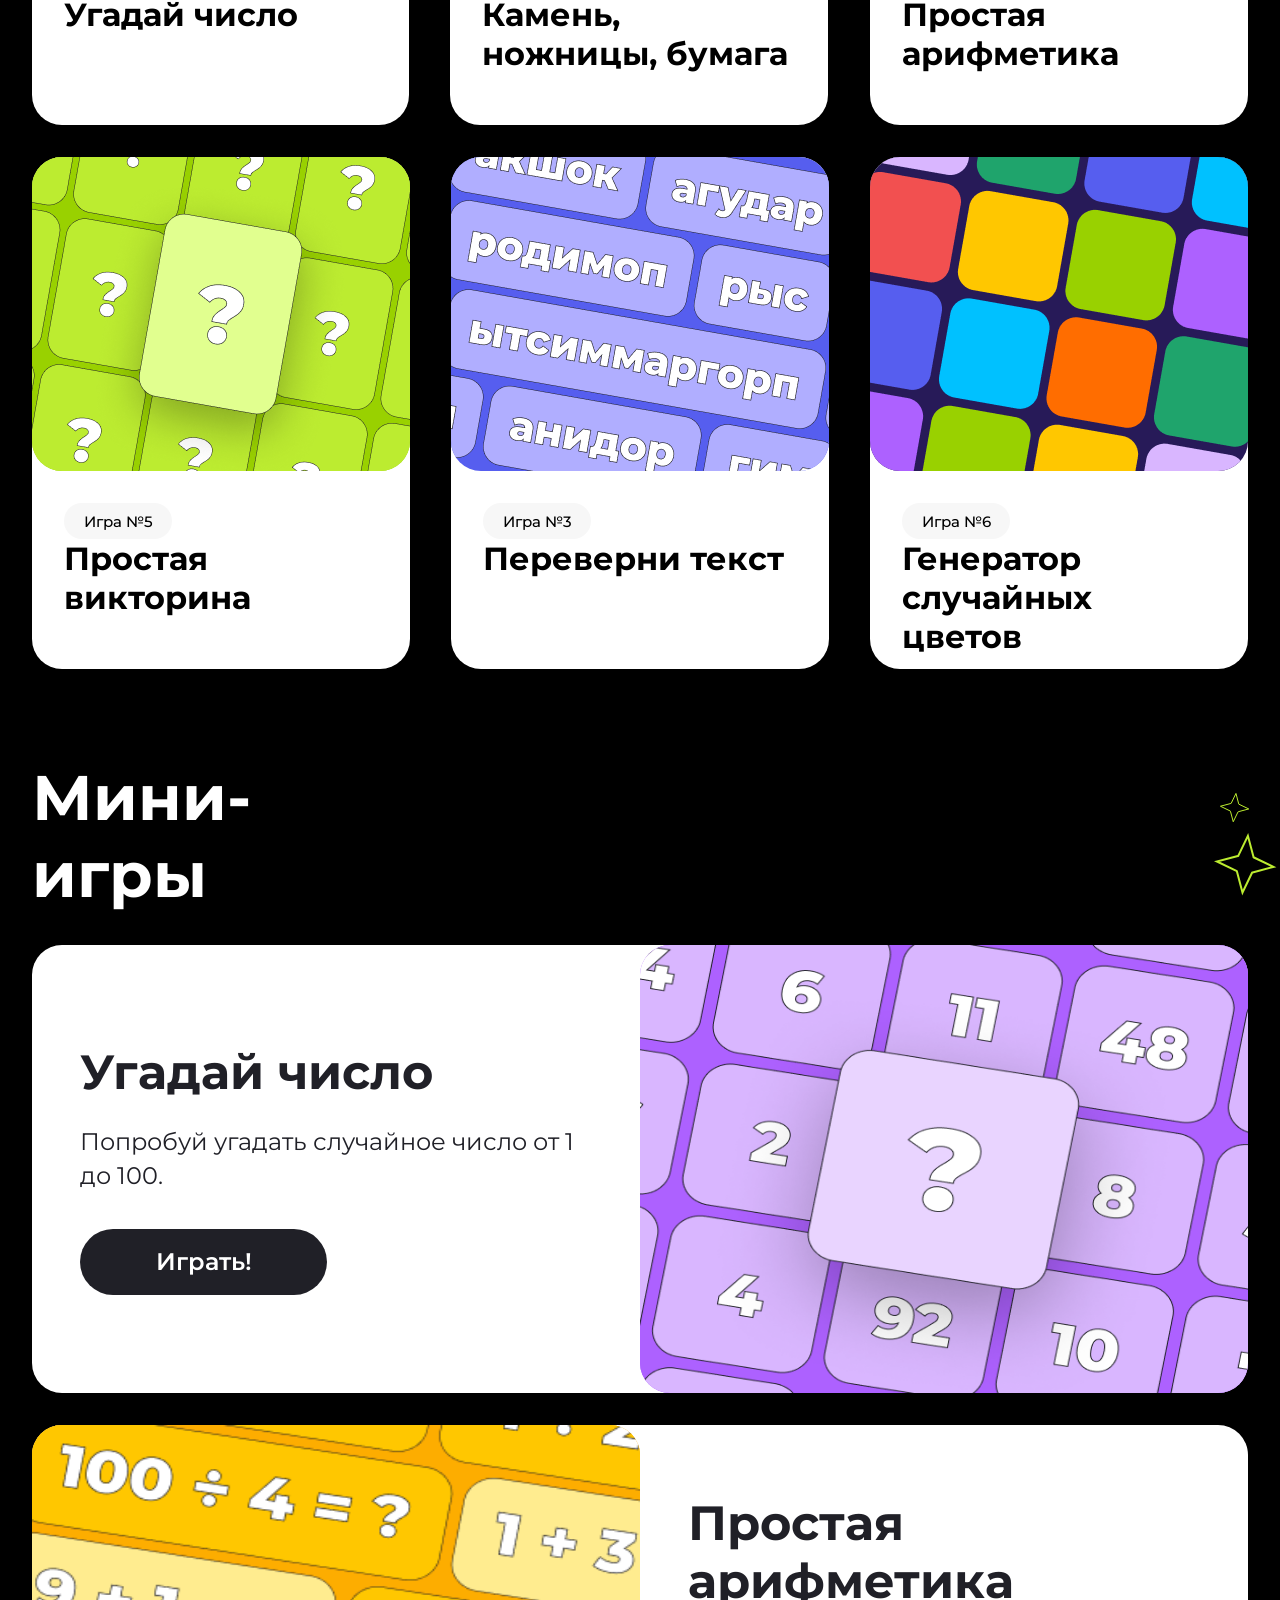
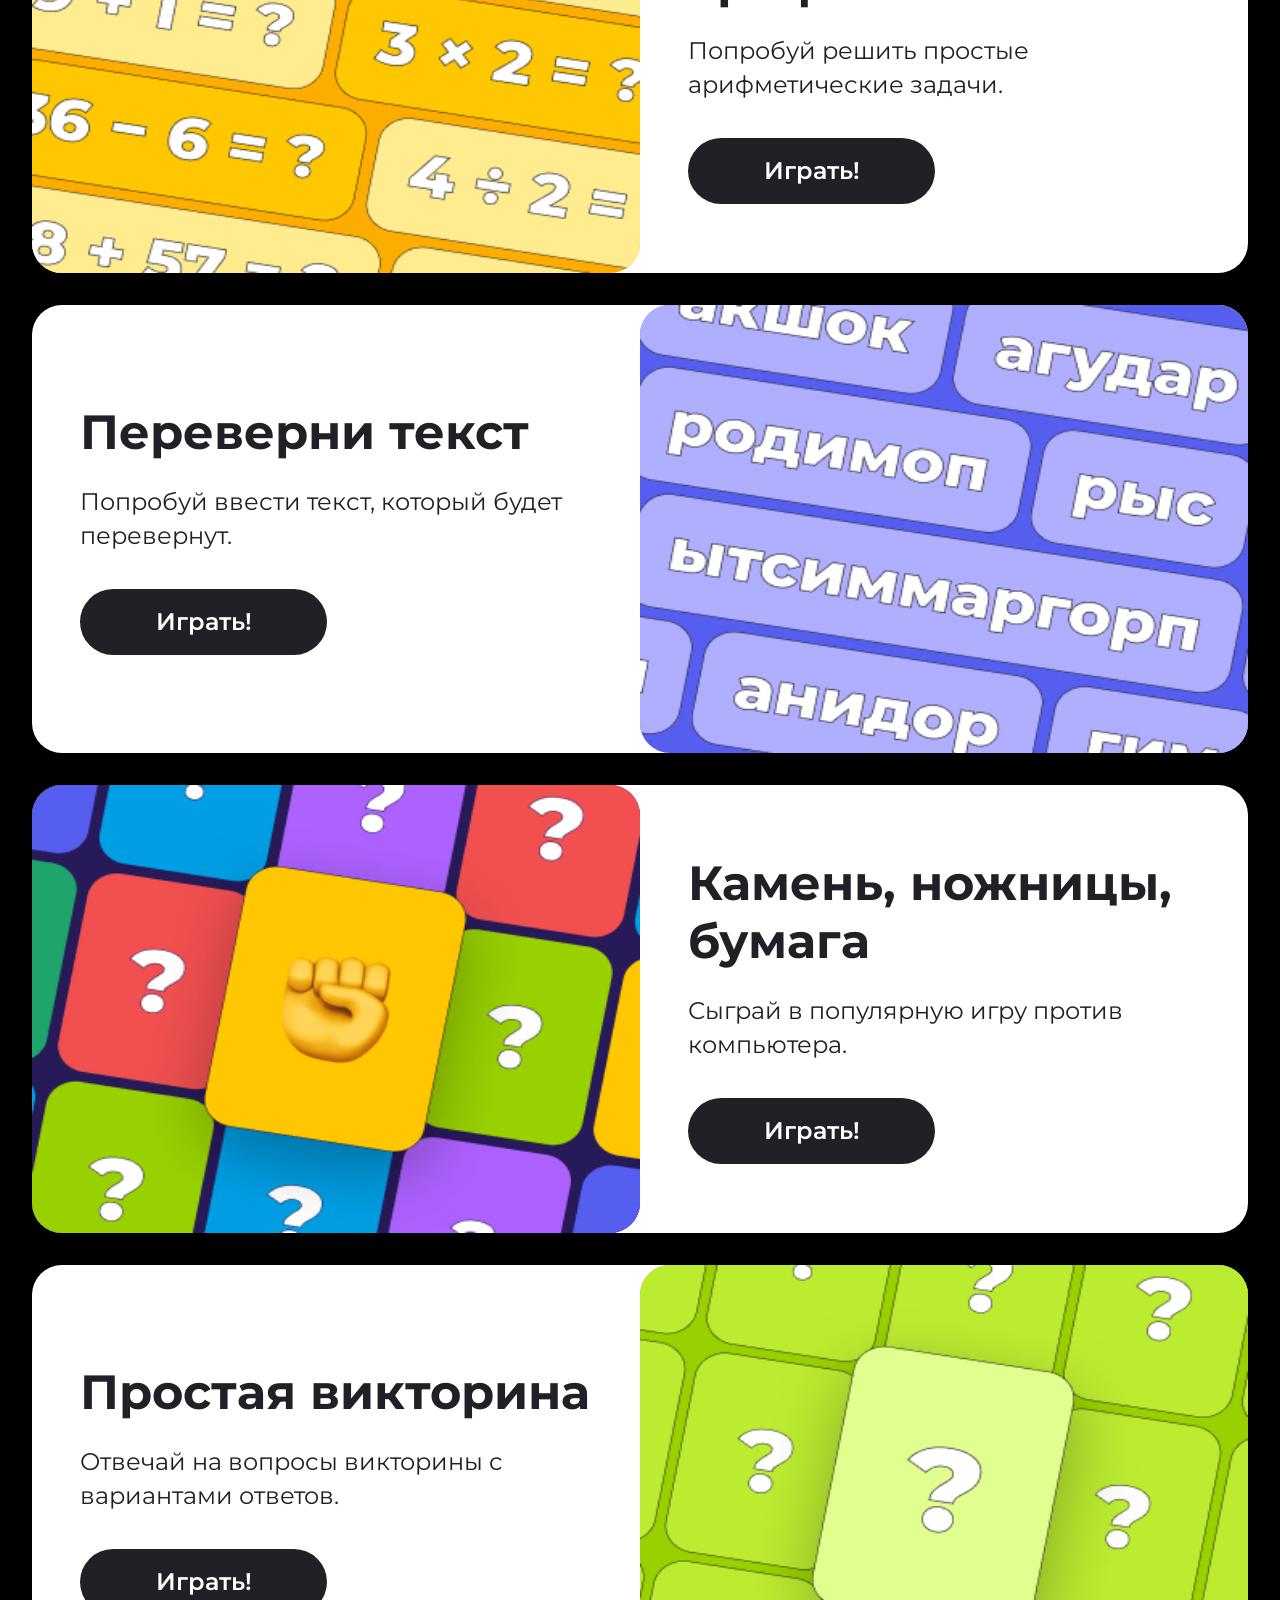
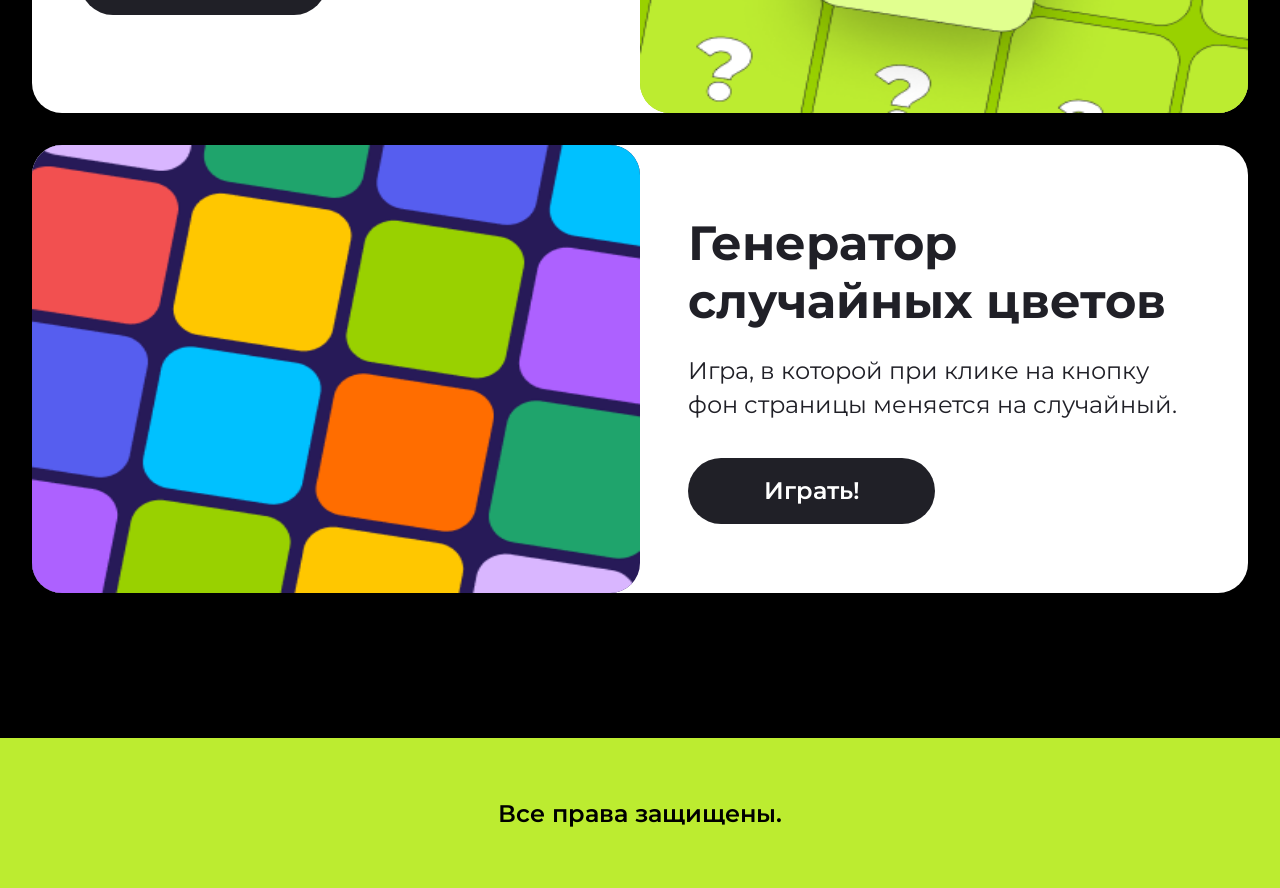
==== commit 8bf0a6cf: "скролл убрал, сместив звёзды" ====
--- a/index.html
+++ b/index.html
@@ -330,9 +330,10 @@
             <svg class="mini-star" width="458" height="567" viewBox="0 0 458 567" fill="none"
                 xmlns="http://www.w3.org/2000/svg">
                 <path
-                    d="M311.161 184.877L311.375 185.435L311.886 185.126L479.433 83.8167L380.124 252.557L379.822 253.073L380.382 253.28L564.052 321.108L370.208 348.674L369.616 348.758L369.804 349.326L431.289 535.215L288.879 400.849L288.444 400.439L288.117 400.94L181.119 564.91L197.378 369.793L197.429 369.197L196.833 369.254L1.92162 387.833L164.61 278.892L165.107 278.56L164.691 278.129L28.6394 137.326L215.247 196.597L215.817 196.778L215.894 196.186L241.151 2.02592L311.161 184.877Z"
+                    d="M311.162 184.877L311.375 185.435L311.886 185.126L479.433 83.8166L380.125 252.557L379.822 253.073L380.383 253.28L564.053 321.108L370.209 348.674L369.617 348.758L369.804 349.326L431.29 535.214L288.88 400.849L288.444 400.439L288.117 400.94L181.119 564.91L197.379 369.793L197.429 369.197L196.833 369.254L1.9221 387.833L164.611 278.892L165.107 278.56L164.691 278.129L28.6398 137.326L215.247 196.597L215.818 196.778L215.895 196.186L241.152 2.02586L311.162 184.877Z"
                     stroke="#BCEC30" />
             </svg>
+
         </div>
 
         <div class="decor-stars">
@@ -372,7 +373,7 @@
                         stroke="#BCEC30" />
                 </svg>
 
-                <article  class="cart-mini" id="№1">
+                <article class="cart-mini" id="№1">
                     <div class="cart-mini__text">
                         <h2 class="cart-mini__h2">
                             Угадай число
@@ -486,7 +487,7 @@
     </div>
 
     <script src="script.js" defer></script>
-    
+
 </body>
 
 </html>
--- a/stiles/stile.css
+++ b/stiles/stile.css
@@ -211,6 +211,7 @@
   background-color: #F7F7F7;
   border-radius: 52.58px;
   text-align: center;
+  justify-content: center;
 }
 .cart__h2 {
   font-size: 32px;
@@ -336,7 +337,7 @@
 .mini-star {
   position: absolute;
   top: -18%;
-  right: -8%;
+  right: -30px;
   z-index: 0;
   width: 30%;
   height: auto;
@@ -366,7 +367,7 @@
 
 .mini-star4 {
   position: absolute;
-  right: -65px;
+  right: -30px;
   top: 124px;
 }
 
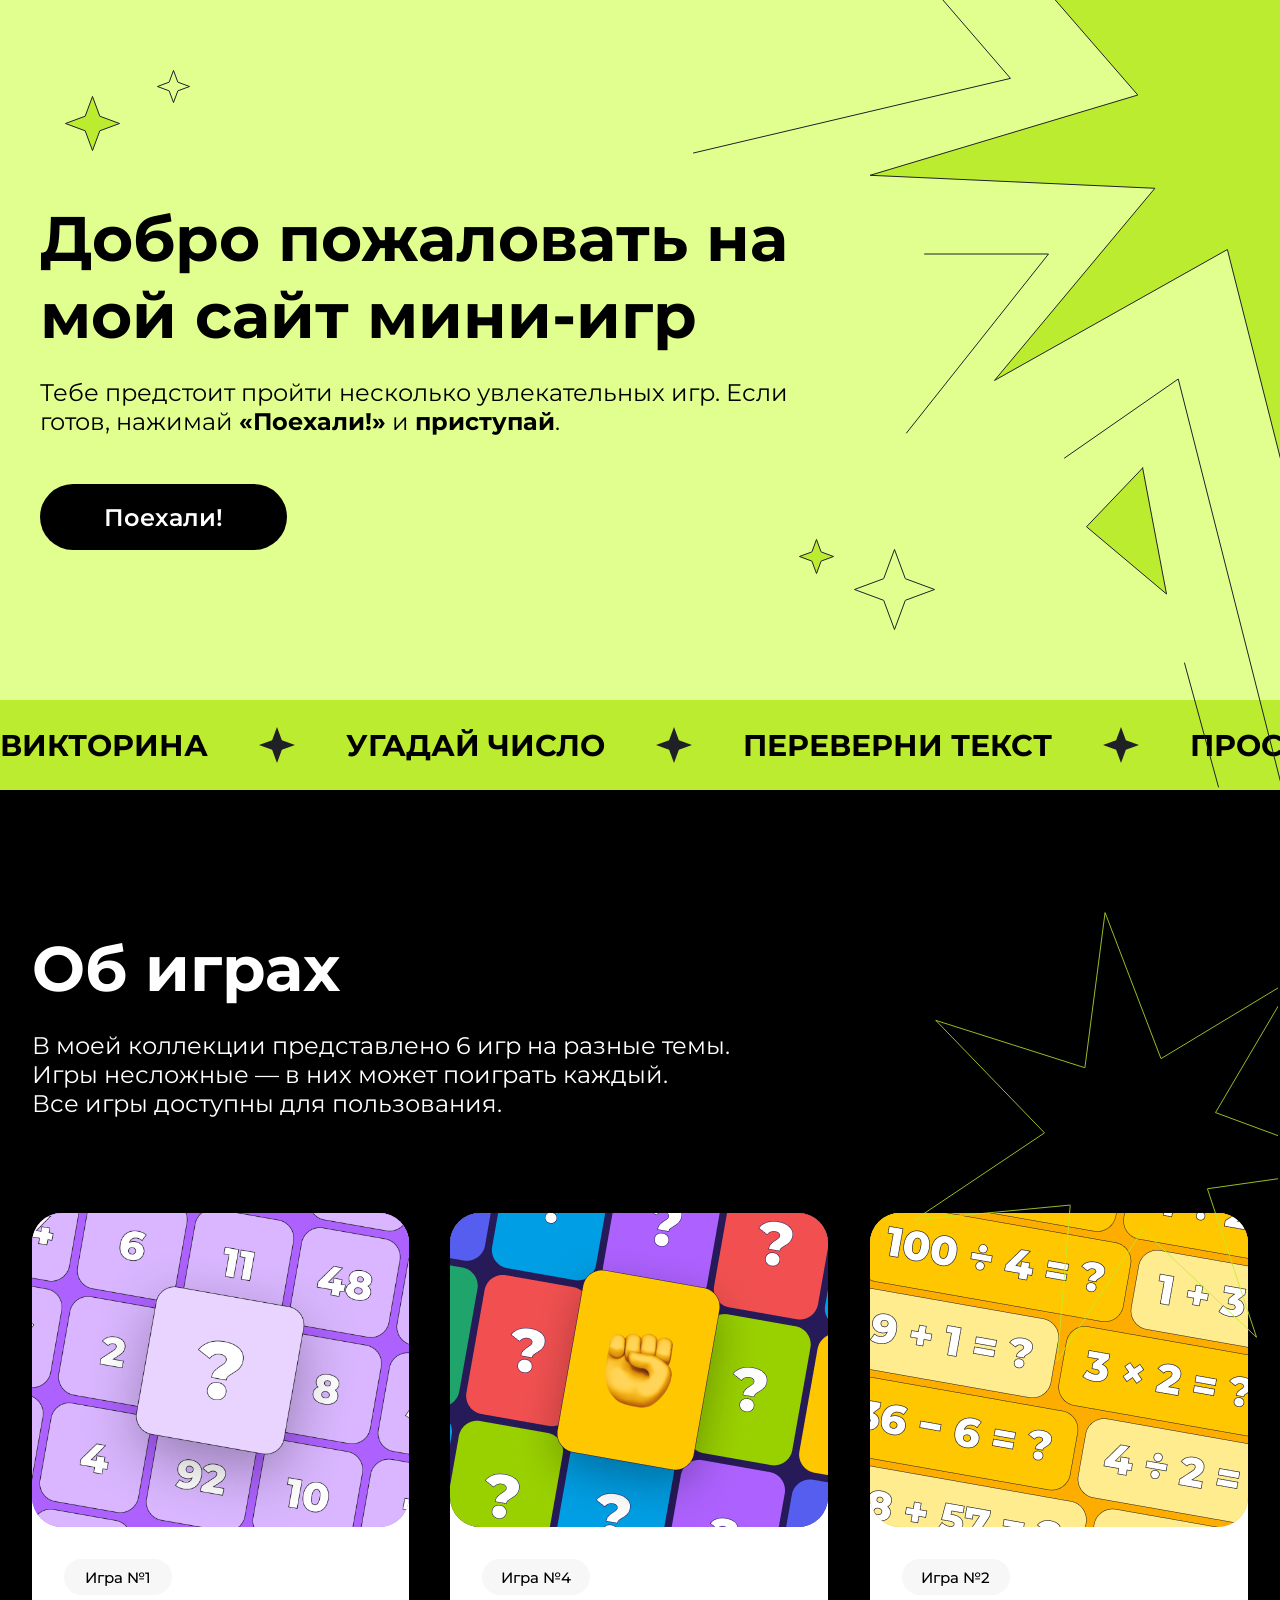
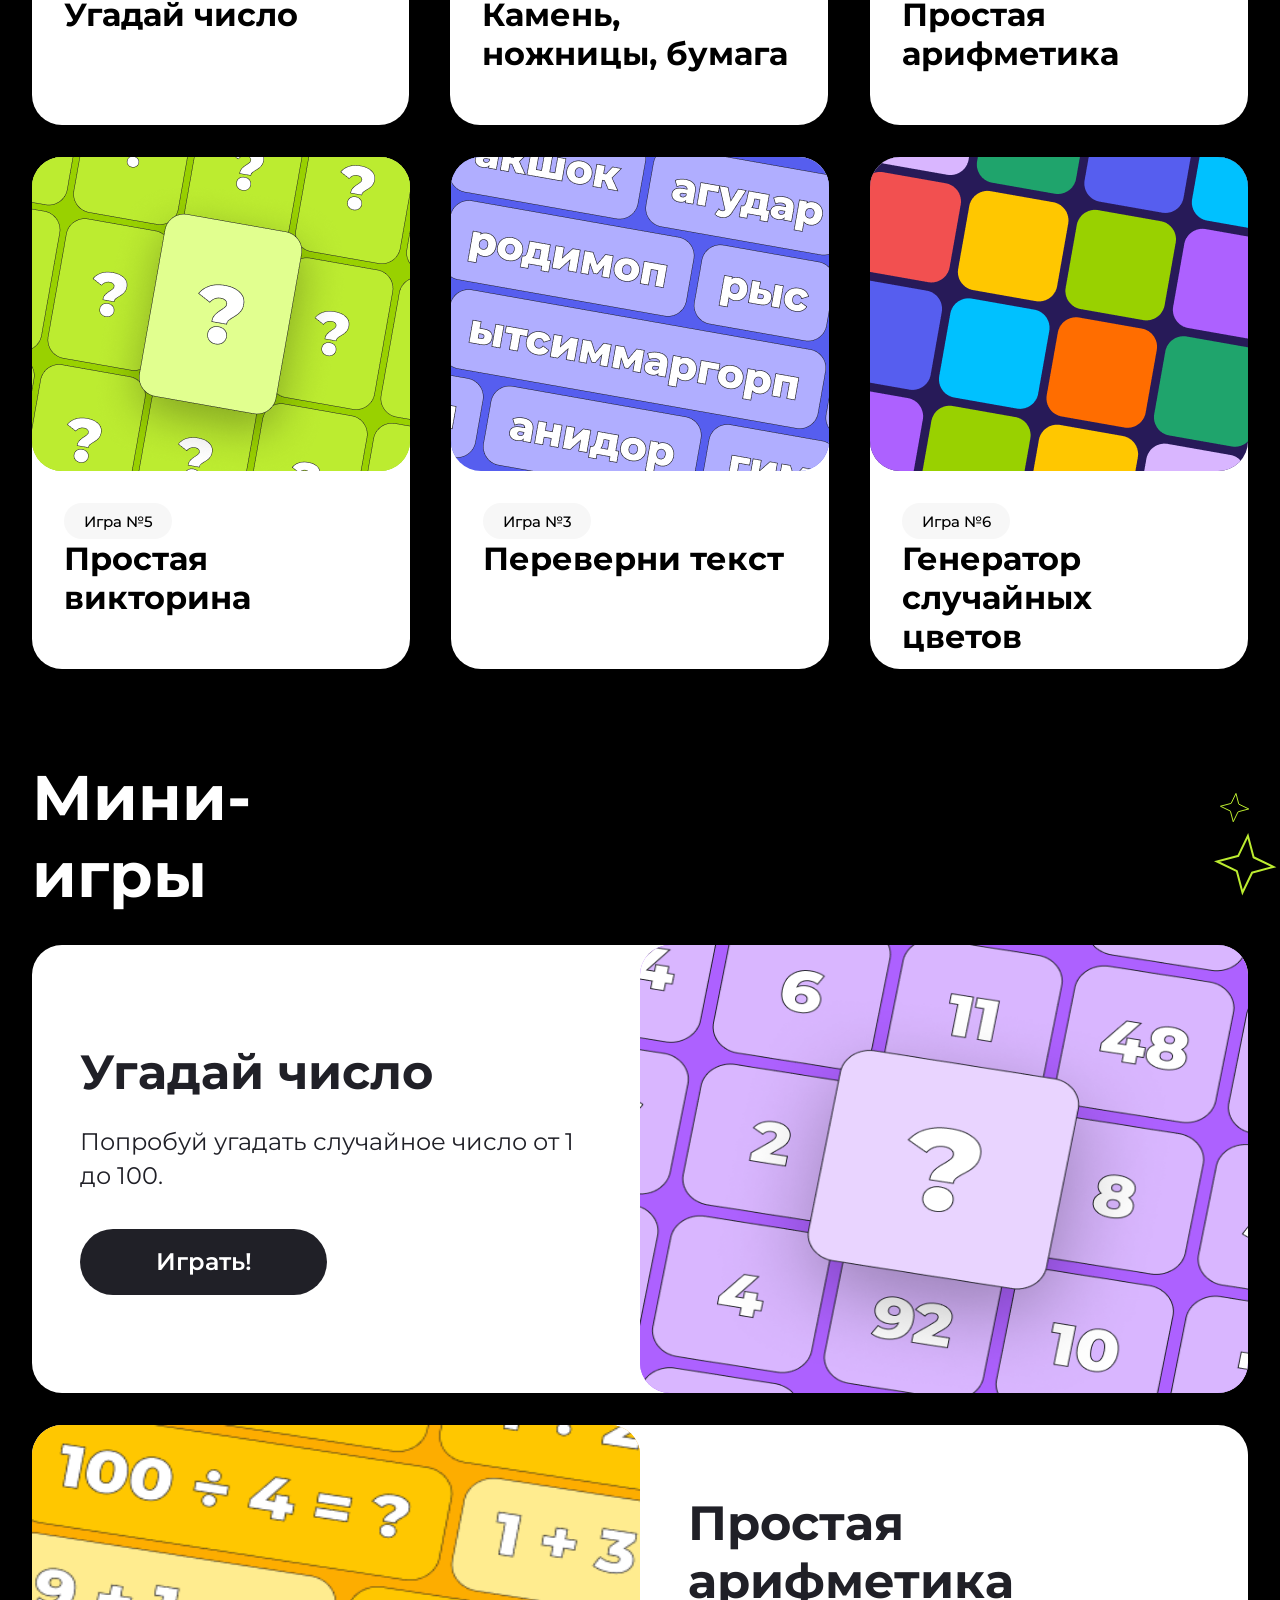
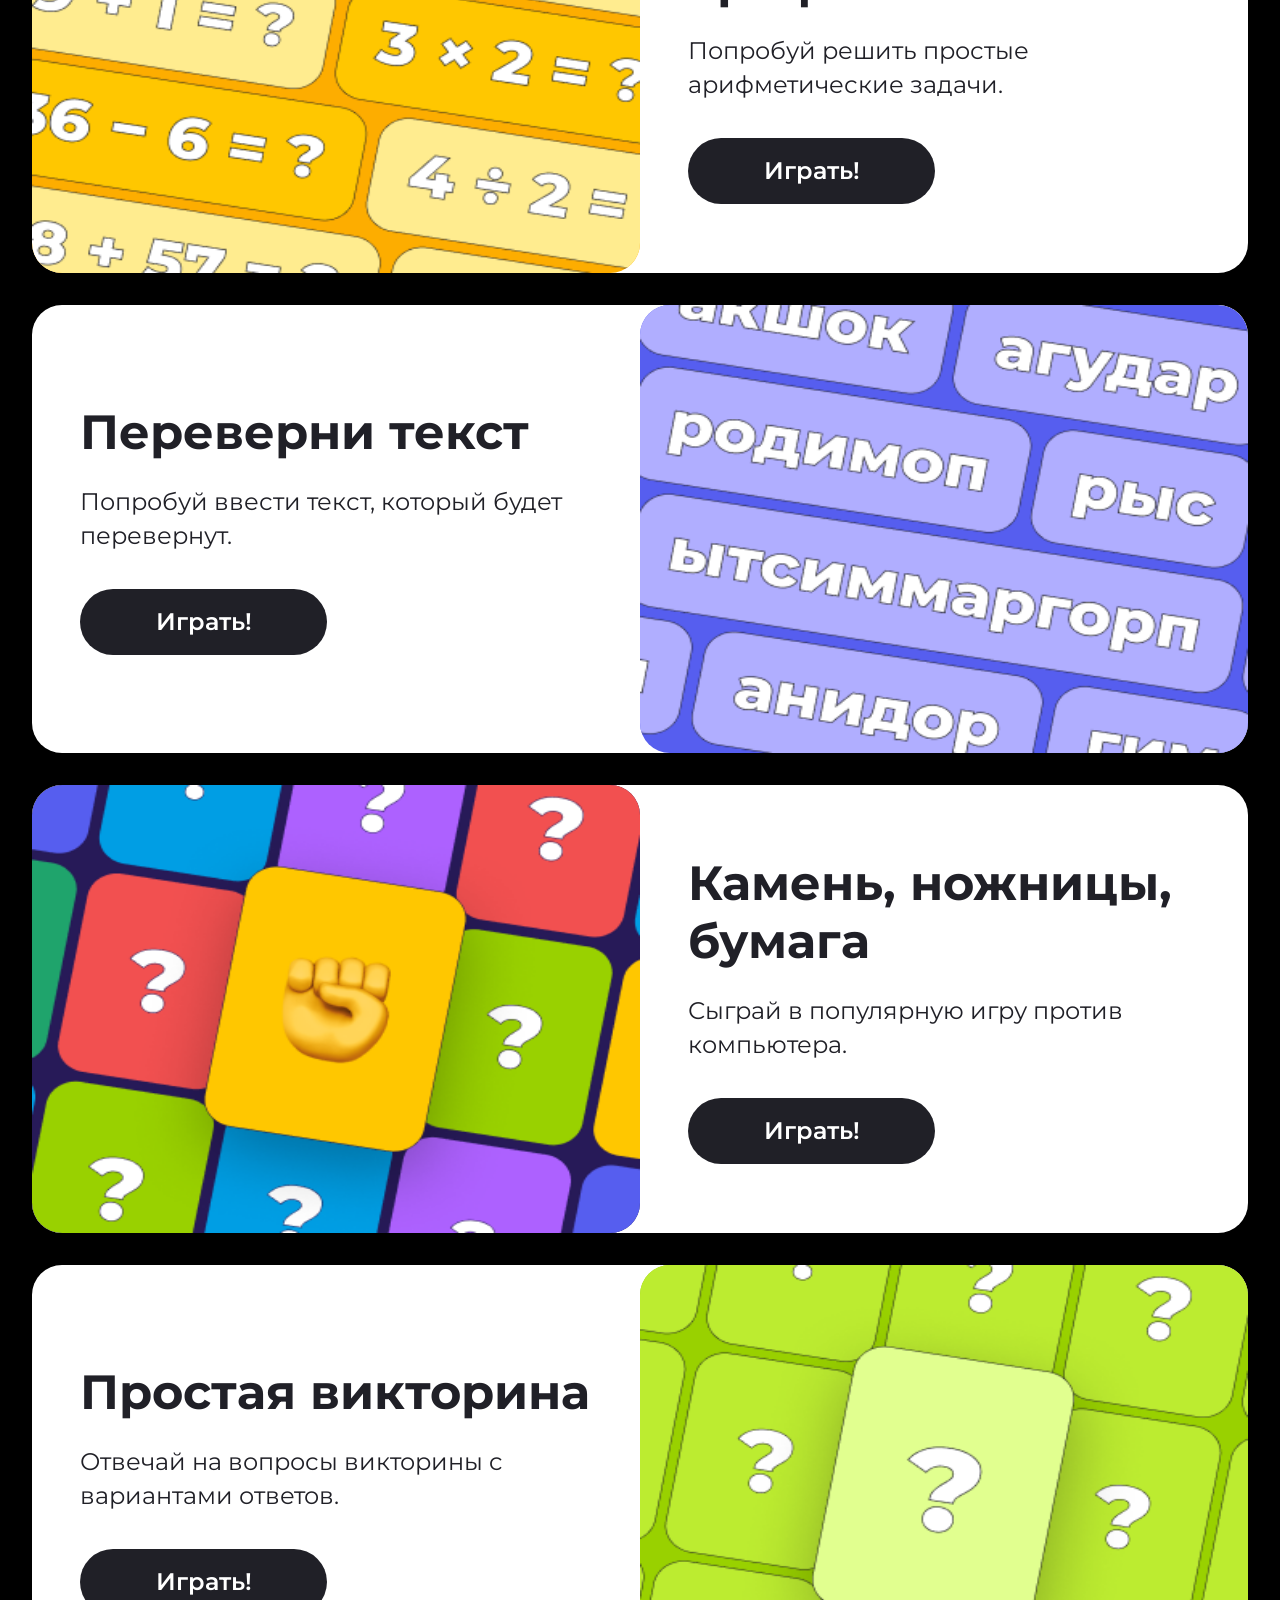
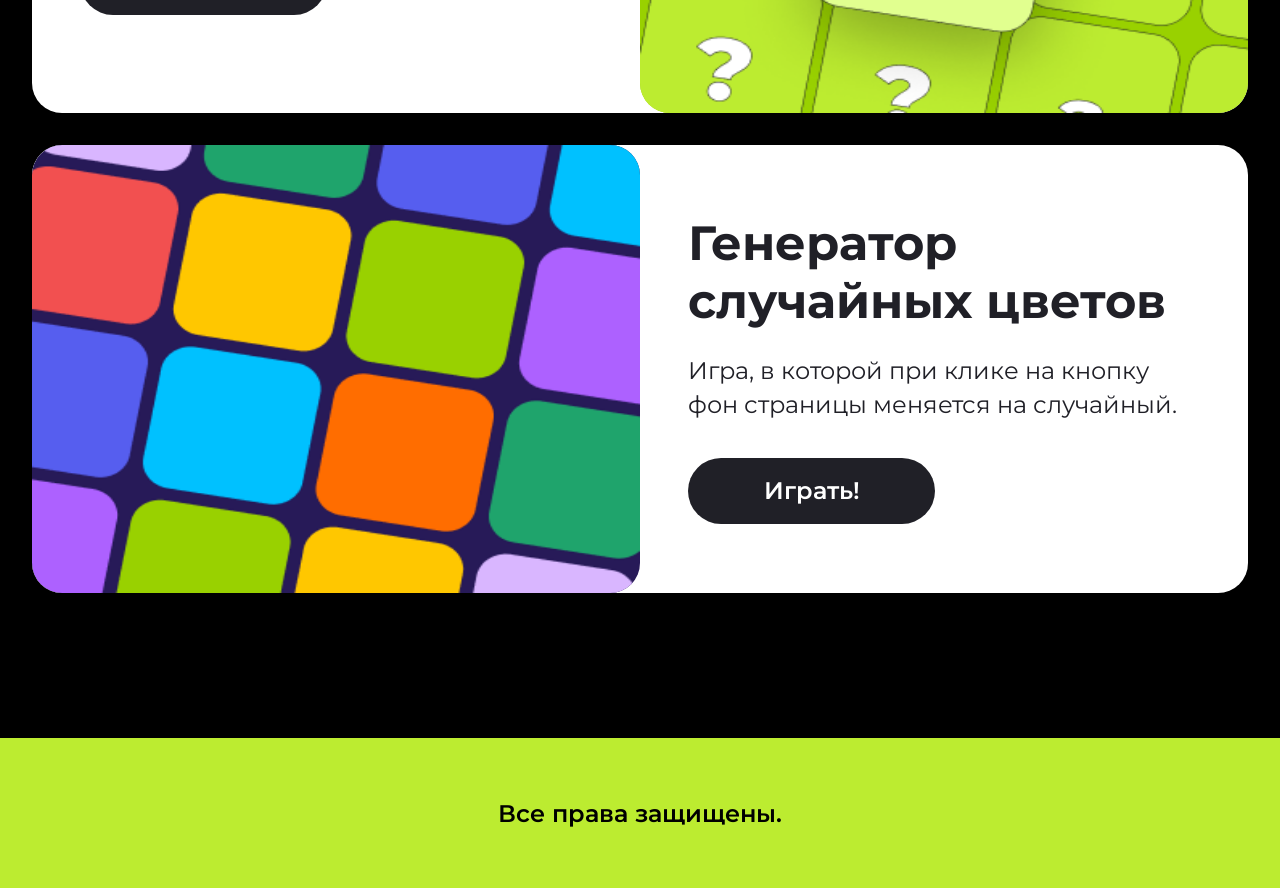
==== commit 01ebfcf6: "Снова еа проверку" ====
--- a/index.html
+++ b/index.html
@@ -240,10 +240,10 @@
 
         <div class="menu-topgames">
             <a class="menu-topgames__a" href="#№1">
-                <div class="cart cart-small">
+                <article class="cart cart-small">
                     <img class="cart__img img-1" src="./img/for_games1.png" alt="">
 
-                    <article class="cart__text">
+                    <div class="cart__text">
 
                         <p class="cart__par">
                             Игра №1
@@ -251,56 +251,56 @@
                         <h2 class="cart__h2">
                             Угадай число
                         </h2>
-                    </article>
-                </div>
+                    </div>
+                </article>
             </a>
 
             <a class="menu-topgames__a" href="#№4">
-                <div class="cart cart-small">
+                <article class="cart cart-small">
                     <img class="cart__img img-2" src="./img/for_games2.png" alt="">
-                    <article class="cart__text">
+                    <div class="cart__text">
                         <p class="cart__par">
                             Игра №4
                         </p>
                         <h2 class="cart__h2">
                             Камень, ножницы, бумага
                         </h2>
-                    </article>
-                </div>
+                    </div>
+                </article>
             </a>
 
             <a class="menu-topgames__a" href="#№2">
-                <div class="cart cart-small">
+                <article class="cart cart-small">
                     <img class="cart__img img-3" src="./img/for_games3.png" alt="">
-                    <article class="cart__text">
+                    <div class="cart__text">
                         <p class="cart__par">
                             Игра №2
                         </p>
                         <h2 class="cart__h2">
                             Простая арифметика
                         </h2>
-                    </article>
-                </div>
+                    </div>
+                </article>
             </a>
 
             <a class="menu-topgames__a" href="#№5">
-                <div class="cart cart-small">
+                <article class="cart cart-small">
                     <img class="cart__img img-4" src="./img/for_games4.png" alt="">
-                    <article class="cart__text">
+                    <div class="cart__text">
                         <p class="cart__par">
                             Игра №5
                         </p>
                         <h2 class="cart__h2">
                             Простая викторина
                         </h2>
-                    </article>
-                </div>
+                    </div>
+                </article>
             </a>
 
             <a class="menu-topgames__a" href="#№3">
-                <div class="cart cart-small">
+                <article class="cart cart-small">
                     <img class="cart__img img-5" src="./img/for_games5.png" alt="">
-                    <article class="cart__text">
+                    <div class="cart__text">
                         <div class="cart__par">
                             <p>
                                 Игра №3
@@ -309,22 +309,22 @@
                         <h2 class="cart__h2">
                             Переверни текст
                         </h2>
-                    </article>
-                </div>
+                    </div>
+                </article>
             </a>
 
             <a class="menu-topgames__a" href="#№6">
-                <div class="cart cart-small">
+                <article class="cart cart-small">
                     <img class="cart__img img-6" src="./img/for_games6.png" alt="">
-                    <article class="cart__text">
+                    <div class="cart__text">
                         <p class="cart__par">
                             Игра №6
                         </p>
                         <h2 class="cart__h2">
                             Генератор случайных цветов
                         </h2>
-                    </article>
-                </div>
+                    </div>
+                </article>
             </a>
 
             <svg class="mini-star" width="458" height="567" viewBox="0 0 458 567" fill="none"
--- a/stiles/stile.css
+++ b/stiles/stile.css
@@ -225,6 +225,7 @@
   align-items: center;
   max-height: 448px;
   width: 100%;
+  overflow: hidden;
 }
 .cart-mini__text {
   display: flex;
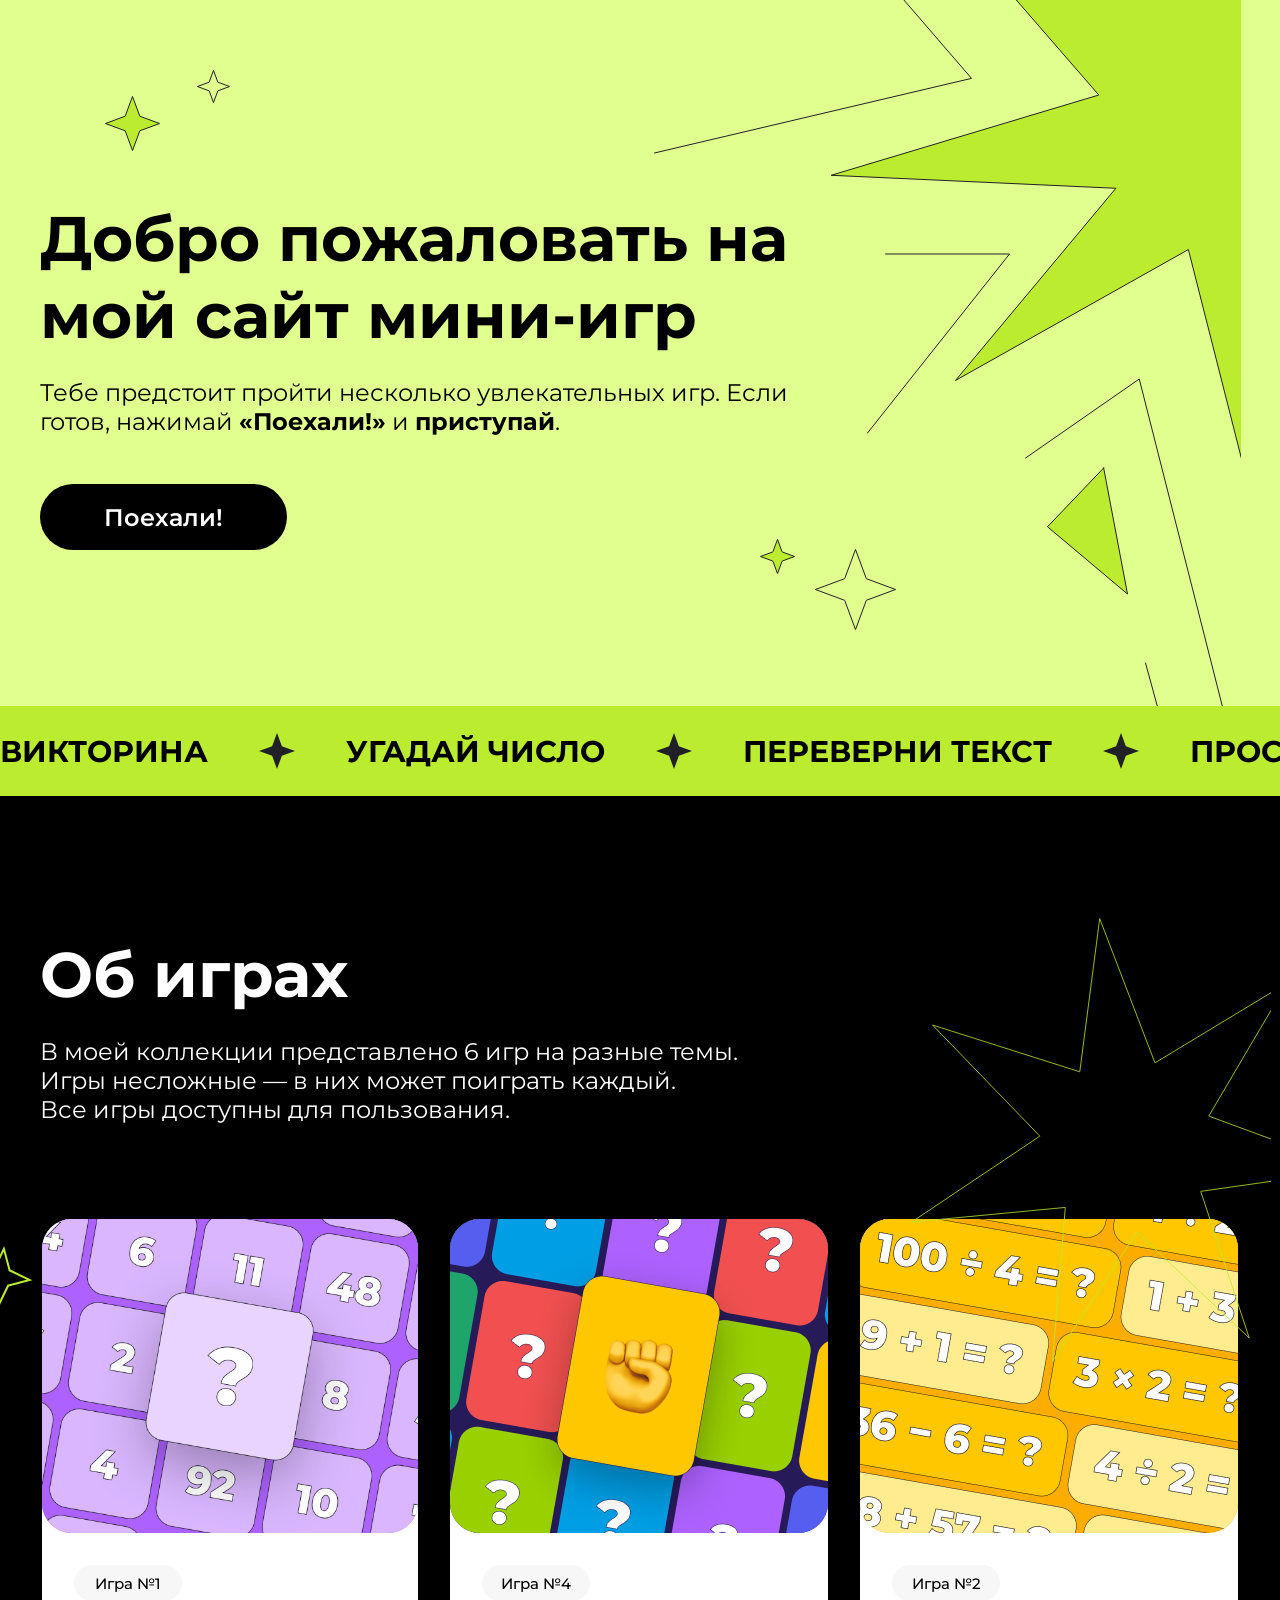
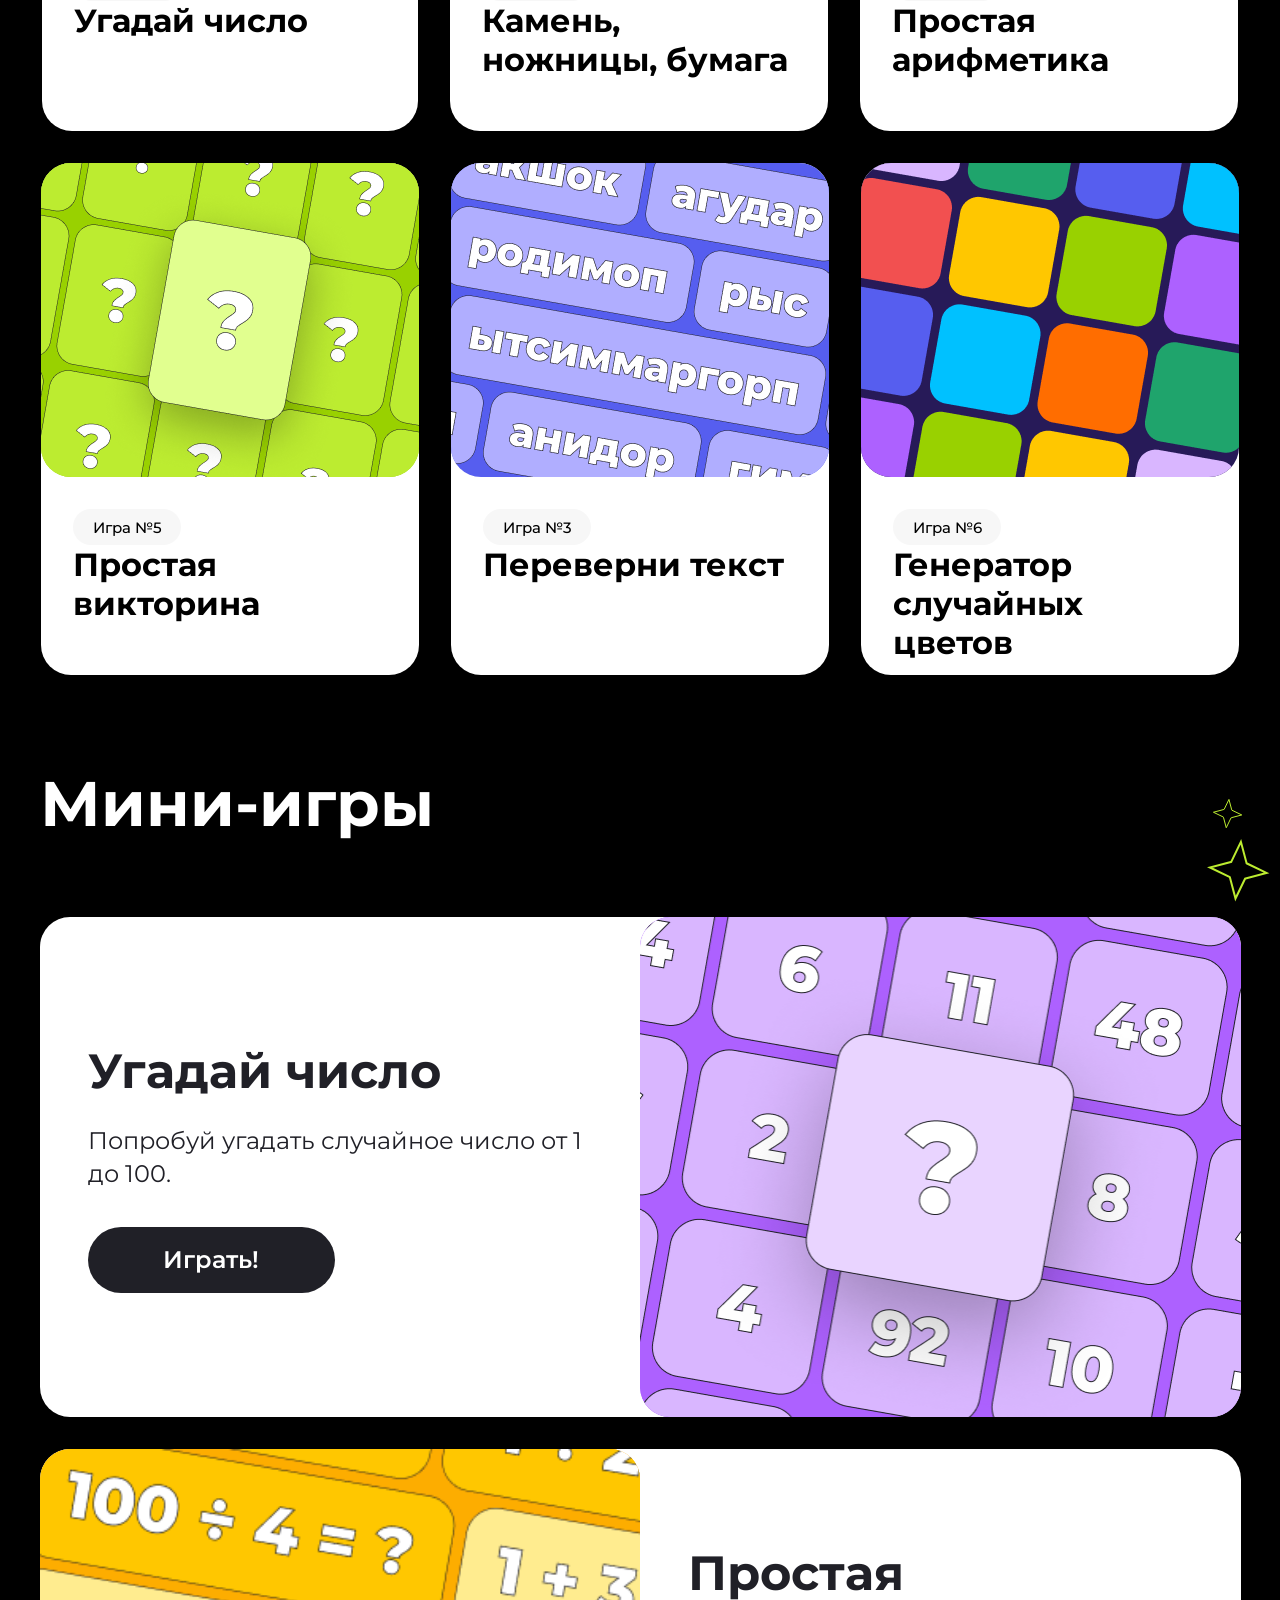
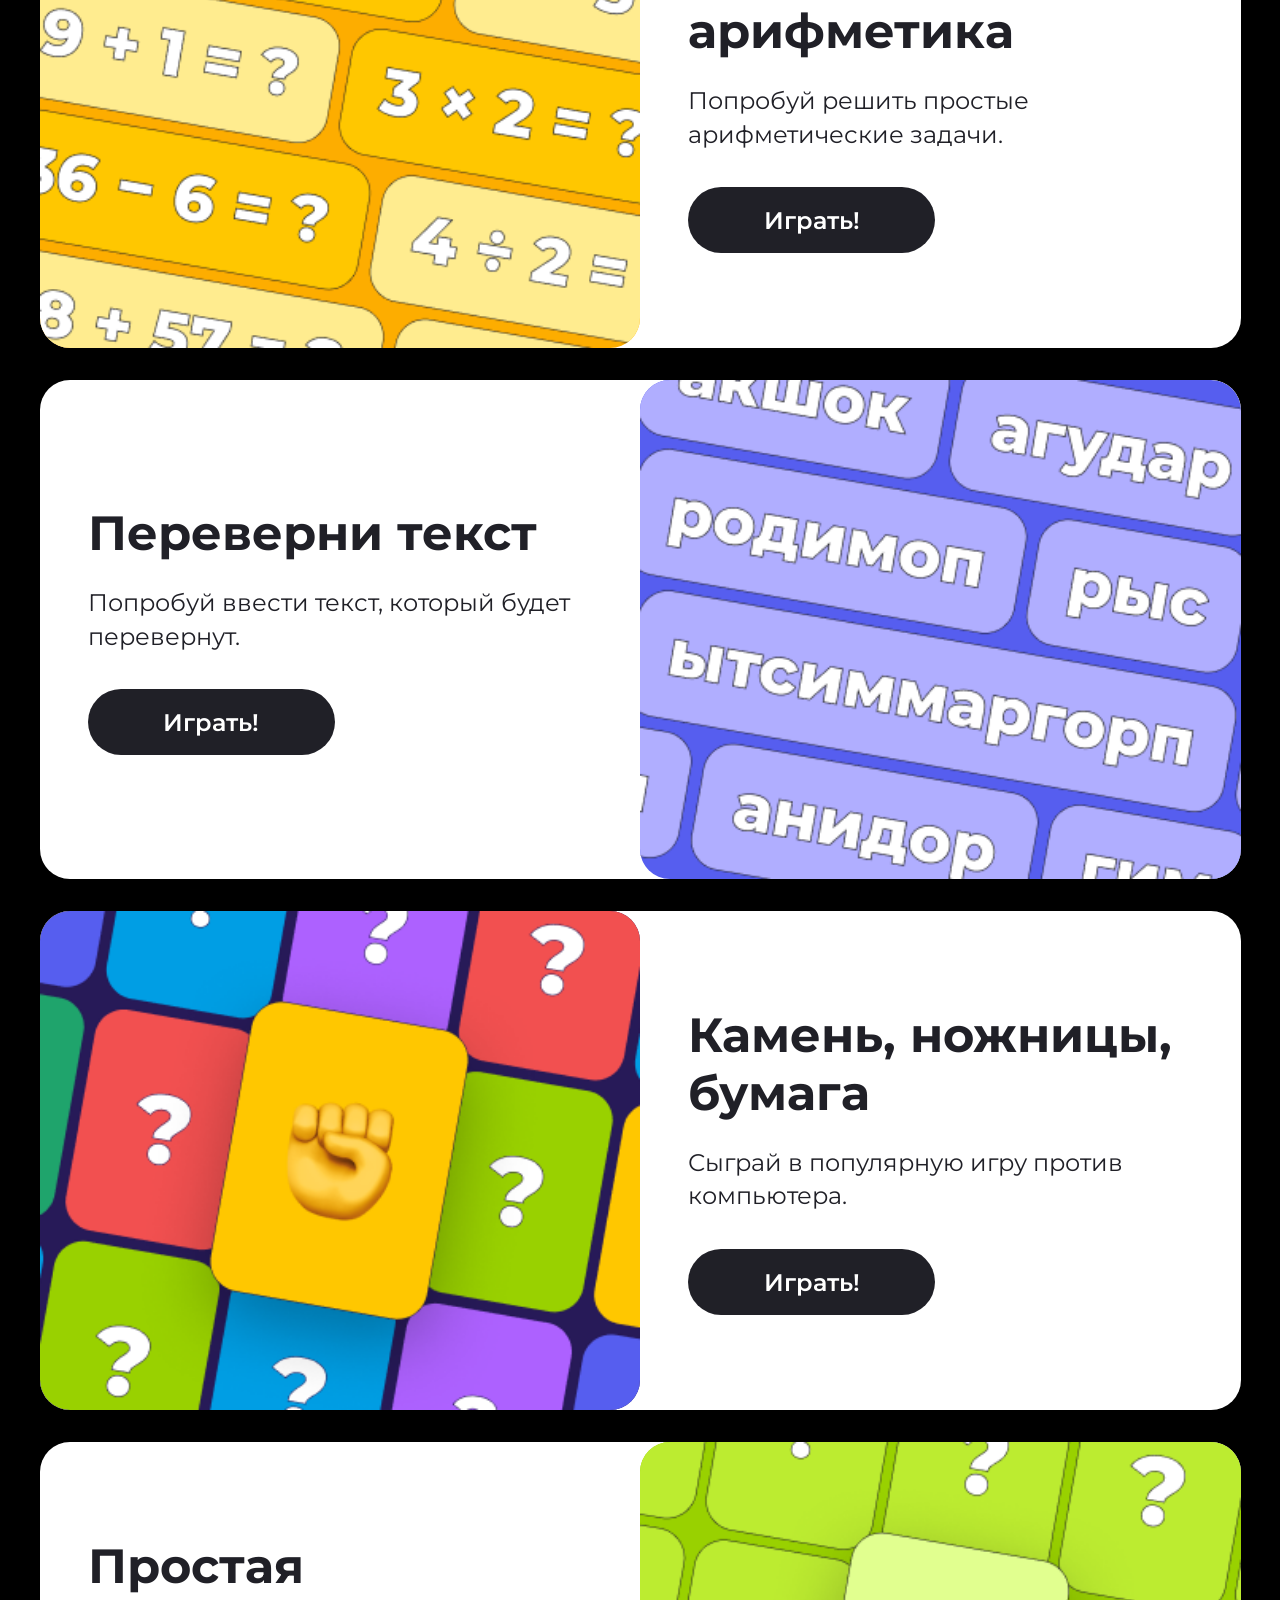
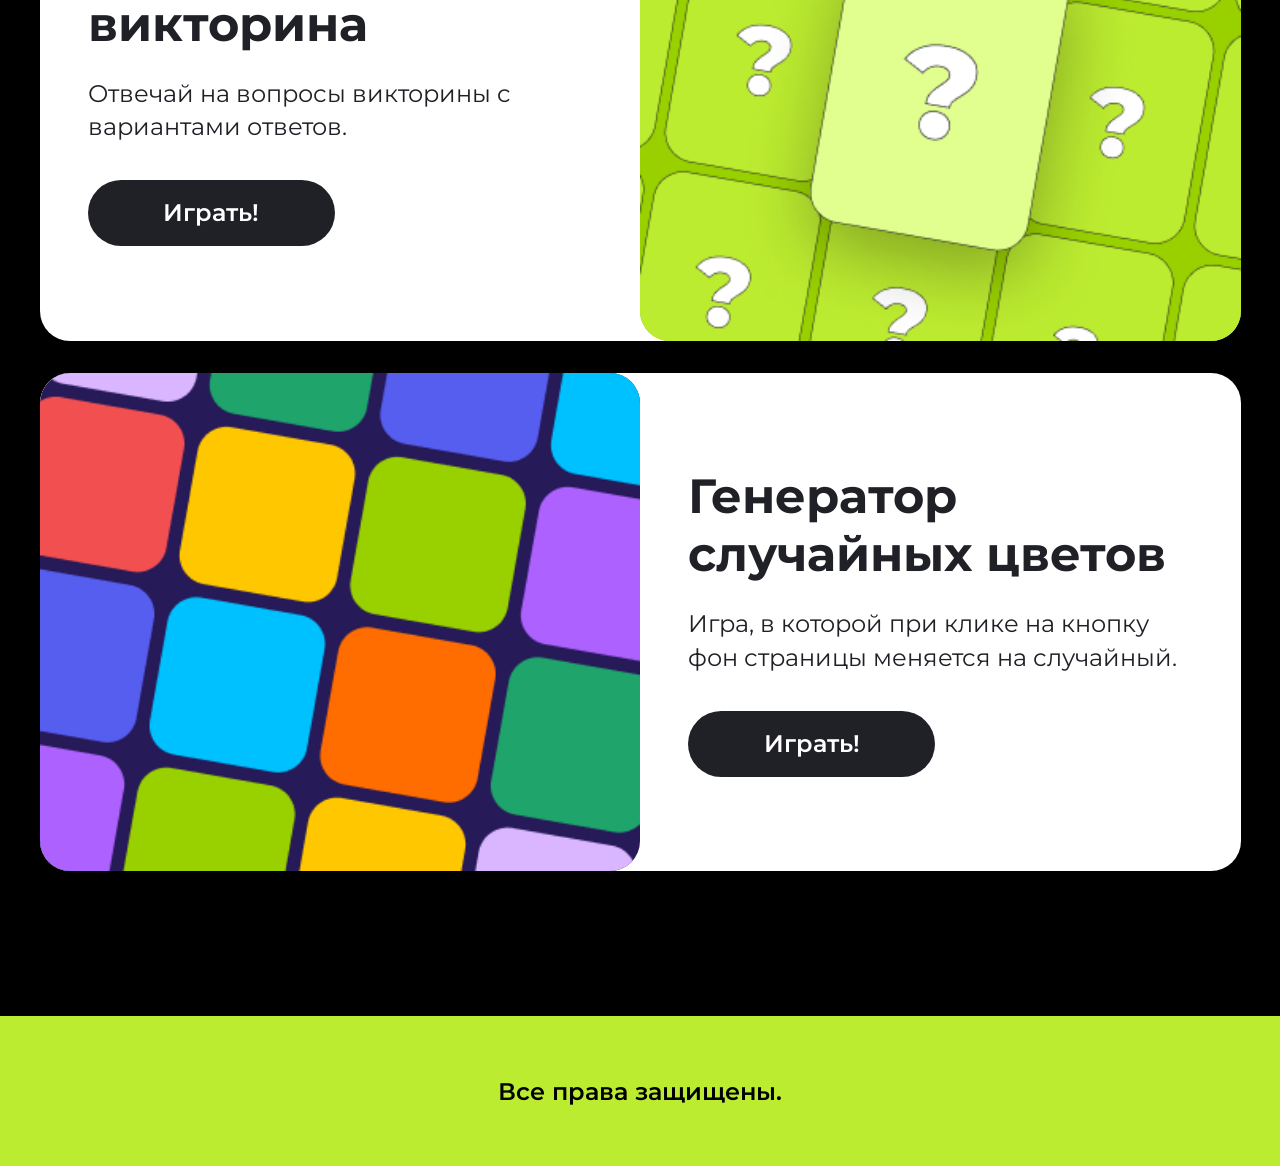
==== commit 2eec1341: "теперь точно всё как в макете" ====
--- a/index.html
+++ b/index.html
@@ -17,64 +17,69 @@
 
 <body>
 
-    <section class="header center">
-
-        <svg class="star1" width="587" height="798" viewBox="0 0 587 798" fill="none"
-            xmlns="http://www.w3.org/2000/svg">
-            <path d="M241.293 -10L317.5 78.3799L0.5 153" stroke="#202027" stroke-linecap="round" />
-            <path
-                d="M708.182 48.4061C717.611 51.031 980.016 161.965 980.016 161.965L701.611 191.848L877.494 417.66L629.536 263.412L604.272 524.856L534.384 249.531L301.438 380.493L461.905 188.266L177.13 175.289L444.803 95.0267L245.904 -134.041L525.536 -2.49639L589.531 -256.31L618.268 -1.9517L872.98 -177.398L708.182 48.4061Z"
-                fill="#BCEC30" stroke="#202027" stroke-miterlimit="10" stroke-linecap="round" />
-            <path d="M231.582 254H355.5L213.5 433" stroke="#202027" stroke-linecap="round" />
-            <path d="M371.5 458.046L485.26 379L591.382 797" stroke="#202027" stroke-linecap="round" />
-            <path d="M449.659 468L393.5 526.765L473.5 594L449.659 468Z" fill="#BCEC30" stroke="#202027"
-                stroke-linecap="round" />
-            <path d="M491.5 663L525.5 787" stroke="#202027" stroke-linecap="round" />
-        </svg>
-
-
-        <svg class="star2" width="57" height="57" viewBox="0 0 57 57" fill="none" xmlns="http://www.w3.org/2000/svg">
-            <path
-                d="M35.7285 20.9756L35.8086 21.1914L36.0244 21.2715L55.5586 28.5L36.0244 35.7285L35.8086 35.8086L35.7285 36.0244L28.5 55.5586L21.2715 36.0244L21.1914 35.8086L20.9756 35.7285L1.44043 28.5L20.9756 21.2715L21.1914 21.1914L21.2715 20.9756L28.5 1.44043L35.7285 20.9756Z"
-                fill="#BCEC30" stroke="#202027" />
-        </svg>
-
-        <svg class="star3" width="35" height="35" viewBox="0 0 35 35" fill="none" xmlns="http://www.w3.org/2000/svg">
-            <path
-                d="M21.7578 12.9473L21.8379 13.1621L22.0527 13.2422L33.5586 17.5L22.0527 21.7578L21.8379 21.8379L21.7578 22.0527L17.5 33.5586L13.2422 22.0527L13.1621 21.8379L12.9473 21.7578L1.44043 17.5L12.9473 13.2422L13.1621 13.1621L13.2422 12.9473L17.5 1.44043L21.7578 12.9473Z"
-                stroke="#202027" />
-        </svg>
-
-        <svg class="star4" width="83" height="83" viewBox="0 0 83 83" fill="none" xmlns="http://www.w3.org/2000/svg">
-            <path
-                d="M52.2402 30.4648L52.3193 30.6807L52.5352 30.7598L81.5586 41.5L52.5352 52.2402L52.3193 52.3193L52.2402 52.5352L41.5 81.5586L30.7598 52.5352L30.6807 52.3193L30.4648 52.2402L1.44043 41.5L30.4648 30.7598L30.6807 30.6807L30.7598 30.4648L41.5 1.44043L52.2402 30.4648Z"
-                stroke="#202027" />
-        </svg>
-
-        <svg class="star5" width="37" height="37" viewBox="0 0 37 37" fill="none" xmlns="http://www.w3.org/2000/svg">
-            <path
-                d="M23.0273 13.6768L23.1074 13.8926L23.3232 13.9727L35.5586 18.5L23.3232 23.0273L23.1074 23.1074L23.0273 23.3232L18.5 35.5586L13.9727 23.3232L13.8926 23.1074L13.6768 23.0273L1.44043 18.5L13.6768 13.9727L13.8926 13.8926L13.9727 13.6768L18.5 1.44043L23.0273 13.6768Z"
-                fill="#BCEC30" stroke="#202027" />
-        </svg>
-
-        <svg class="star1-mob" width="160" height="155" viewBox="0 0 160 155" fill="none"
-            xmlns="http://www.w3.org/2000/svg">
-            <path
-                d="M163.245 10.1084C166.091 10.8901 245.303 43.9262 245.303 43.9262L161.261 52.8255L214.355 120.072L139.504 74.1374L131.878 151.995L110.781 70.0034L40.4614 109.004L88.9017 51.7588L2.93664 47.8942L83.7388 23.992L23.6975 -44.2244L108.11 -5.0504L127.428 -80.6361L136.103 -4.88818L212.993 -57.1361L163.245 10.1084Z"
-                fill="#BCEC30" stroke="#202027" stroke-miterlimit="10" stroke-linecap="round" />
-        </svg>
-
-        <div class="header-text">
-            <h1 class="header__heading1">Добро пожаловать на мой сайт мини-игр
-            </h1>
-            <p class="header__par">Тебе предстоит пройти несколько увлекательных игр. Если готов, нажимай
-                <b>«Поехали!»</b>
-                и <b>приступай</b>.
-            </p>
-
-            <a class="header__but" href="#f_g">
-                Поехали!
-            </a>
+    <section class="header">
+        <div class="center">
+            <svg class="star1" width="587" height="798" viewBox="0 0 587 798" fill="none"
+                xmlns="http://www.w3.org/2000/svg">
+                <path d="M241.293 -10L317.5 78.3799L0.5 153" stroke="#202027" stroke-linecap="round" />
+                <path
+                    d="M708.182 48.4061C717.611 51.031 980.016 161.965 980.016 161.965L701.611 191.848L877.494 417.66L629.536 263.412L604.272 524.856L534.384 249.531L301.438 380.493L461.905 188.266L177.13 175.289L444.803 95.0267L245.904 -134.041L525.536 -2.49639L589.531 -256.31L618.268 -1.9517L872.98 -177.398L708.182 48.4061Z"
+                    fill="#BCEC30" stroke="#202027" stroke-miterlimit="10" stroke-linecap="round" />
+                <path d="M231.582 254H355.5L213.5 433" stroke="#202027" stroke-linecap="round" />
+                <path d="M371.5 458.046L485.26 379L591.382 797" stroke="#202027" stroke-linecap="round" />
+                <path d="M449.659 468L393.5 526.765L473.5 594L449.659 468Z" fill="#BCEC30" stroke="#202027"
+                    stroke-linecap="round" />
+                <path d="M491.5 663L525.5 787" stroke="#202027" stroke-linecap="round" />
+            </svg>
+
+
+            <svg class="star2" width="57" height="57" viewBox="0 0 57 57" fill="none"
+                xmlns="http://www.w3.org/2000/svg">
+                <path
+                    d="M35.7285 20.9756L35.8086 21.1914L36.0244 21.2715L55.5586 28.5L36.0244 35.7285L35.8086 35.8086L35.7285 36.0244L28.5 55.5586L21.2715 36.0244L21.1914 35.8086L20.9756 35.7285L1.44043 28.5L20.9756 21.2715L21.1914 21.1914L21.2715 20.9756L28.5 1.44043L35.7285 20.9756Z"
+                    fill="#BCEC30" stroke="#202027" />
+            </svg>
+
+            <svg class="star3" width="35" height="35" viewBox="0 0 35 35" fill="none"
+                xmlns="http://www.w3.org/2000/svg">
+                <path
+                    d="M21.7578 12.9473L21.8379 13.1621L22.0527 13.2422L33.5586 17.5L22.0527 21.7578L21.8379 21.8379L21.7578 22.0527L17.5 33.5586L13.2422 22.0527L13.1621 21.8379L12.9473 21.7578L1.44043 17.5L12.9473 13.2422L13.1621 13.1621L13.2422 12.9473L17.5 1.44043L21.7578 12.9473Z"
+                    stroke="#202027" />
+            </svg>
+
+            <svg class="star4" width="83" height="83" viewBox="0 0 83 83" fill="none"
+                xmlns="http://www.w3.org/2000/svg">
+                <path
+                    d="M52.2402 30.4648L52.3193 30.6807L52.5352 30.7598L81.5586 41.5L52.5352 52.2402L52.3193 52.3193L52.2402 52.5352L41.5 81.5586L30.7598 52.5352L30.6807 52.3193L30.4648 52.2402L1.44043 41.5L30.4648 30.7598L30.6807 30.6807L30.7598 30.4648L41.5 1.44043L52.2402 30.4648Z"
+                    stroke="#202027" />
+            </svg>
+
+            <svg class="star5" width="37" height="37" viewBox="0 0 37 37" fill="none"
+                xmlns="http://www.w3.org/2000/svg">
+                <path
+                    d="M23.0273 13.6768L23.1074 13.8926L23.3232 13.9727L35.5586 18.5L23.3232 23.0273L23.1074 23.1074L23.0273 23.3232L18.5 35.5586L13.9727 23.3232L13.8926 23.1074L13.6768 23.0273L1.44043 18.5L13.6768 13.9727L13.8926 13.8926L13.9727 13.6768L18.5 1.44043L23.0273 13.6768Z"
+                    fill="#BCEC30" stroke="#202027" />
+            </svg>
+
+            <svg class="star1-mob" width="160" height="155" viewBox="0 0 160 155" fill="none"
+                xmlns="http://www.w3.org/2000/svg">
+                <path
+                    d="M163.245 10.1084C166.091 10.8901 245.303 43.9262 245.303 43.9262L161.261 52.8255L214.355 120.072L139.504 74.1374L131.878 151.995L110.781 70.0034L40.4614 109.004L88.9017 51.7588L2.93664 47.8942L83.7388 23.992L23.6975 -44.2244L108.11 -5.0504L127.428 -80.6361L136.103 -4.88818L212.993 -57.1361L163.245 10.1084Z"
+                    fill="#BCEC30" stroke="#202027" stroke-miterlimit="10" stroke-linecap="round" />
+            </svg>
+
+            <div class="header-text">
+                <h1 class="header__heading1">Добро пожаловать на мой сайт мини-игр
+                </h1>
+                <p class="header__par">Тебе предстоит пройти несколько увлекательных игр. Если готов, нажимай
+                    <b>«Поехали!»</b>
+                    и <b>приступай</b>.
+                </p>
+
+                <a class="header__but" href="#f_g">
+                    Поехали!
+                </a>
+            </div>
         </div>
     </section>
     <div class="scrolling">
@@ -225,136 +230,138 @@
         </div>
     </div>
 
-    <section id="f_g" class="menu from-games center">
-        <div class="menu-text">
-            <h2 class="menu__heading1">
-                Об играх
-            </h2>
-
-            <p class="menu__par">
-                В моей коллекции представлено 6 игр на разные темы.<br>
-                Игры несложные — в них может поиграть каждый.<br>
-                Все игры доступны для пользования.
-            </p>
-        </div>
-
-        <div class="menu-topgames">
-            <a class="menu-topgames__a" href="#№1">
-                <article class="cart cart-small">
-                    <img class="cart__img img-1" src="./img/for_games1.png" alt="">
-
-                    <div class="cart__text">
-
-                        <p class="cart__par">
-                            Игра №1
-                        </p>
-                        <h2 class="cart__h2">
-                            Угадай число
-                        </h2>
-                    </div>
-                </article>
-            </a>
-
-            <a class="menu-topgames__a" href="#№4">
-                <article class="cart cart-small">
-                    <img class="cart__img img-2" src="./img/for_games2.png" alt="">
-                    <div class="cart__text">
-                        <p class="cart__par">
-                            Игра №4
-                        </p>
-                        <h2 class="cart__h2">
-                            Камень, ножницы, бумага
-                        </h2>
-                    </div>
-                </article>
-            </a>
-
-            <a class="menu-topgames__a" href="#№2">
-                <article class="cart cart-small">
-                    <img class="cart__img img-3" src="./img/for_games3.png" alt="">
-                    <div class="cart__text">
-                        <p class="cart__par">
-                            Игра №2
-                        </p>
-                        <h2 class="cart__h2">
-                            Простая арифметика
-                        </h2>
-                    </div>
-                </article>
-            </a>
-
-            <a class="menu-topgames__a" href="#№5">
-                <article class="cart cart-small">
-                    <img class="cart__img img-4" src="./img/for_games4.png" alt="">
-                    <div class="cart__text">
-                        <p class="cart__par">
-                            Игра №5
-                        </p>
-                        <h2 class="cart__h2">
-                            Простая викторина
-                        </h2>
-                    </div>
-                </article>
-            </a>
-
-            <a class="menu-topgames__a" href="#№3">
-                <article class="cart cart-small">
-                    <img class="cart__img img-5" src="./img/for_games5.png" alt="">
-                    <div class="cart__text">
-                        <div class="cart__par">
-                            <p>
-                                Игра №3
+    <section id="f_g" class="menu from-games">
+        <div class="center">
+            <div class="menu-text">
+                <h2 class="menu__heading2">
+                    Об играх
+                </h2>
+
+                <p class="menu__par">
+                    В моей коллекции представлено 6 игр на разные темы.<br>
+                    Игры несложные — в них может поиграть каждый.<br>
+                    Все игры доступны для пользования.
+                </p>
+            </div>
+
+            <div class="menu-topgames">
+                <a class="menu-topgames__a" href="#№1">
+                    <article class="cart cart-small">
+                        <img class="cart__img img-1" src="./img/for_games1.png" alt="">
+
+                        <div class="cart__text">
+
+                            <p class="cart__par">
+                                Игра №1
                             </p>
+                            <h2 class="cart__h2">
+                                Угадай число
+                            </h2>
                         </div>
-                        <h2 class="cart__h2">
-                            Переверни текст
-                        </h2>
-                    </div>
-                </article>
-            </a>
-
-            <a class="menu-topgames__a" href="#№6">
-                <article class="cart cart-small">
-                    <img class="cart__img img-6" src="./img/for_games6.png" alt="">
-                    <div class="cart__text">
-                        <p class="cart__par">
-                            Игра №6
-                        </p>
-                        <h2 class="cart__h2">
-                            Генератор случайных цветов
-                        </h2>
-                    </div>
-                </article>
-            </a>
-
-            <svg class="mini-star" width="458" height="567" viewBox="0 0 458 567" fill="none"
-                xmlns="http://www.w3.org/2000/svg">
-                <path
-                    d="M311.162 184.877L311.375 185.435L311.886 185.126L479.433 83.8166L380.125 252.557L379.822 253.073L380.383 253.28L564.053 321.108L370.209 348.674L369.617 348.758L369.804 349.326L431.29 535.214L288.88 400.849L288.444 400.439L288.117 400.94L181.119 564.91L197.379 369.793L197.429 369.197L196.833 369.254L1.9221 387.833L164.611 278.892L165.107 278.56L164.691 278.129L28.6398 137.326L215.247 196.597L215.818 196.778L215.895 196.186L241.152 2.02586L311.162 184.877Z"
-                    stroke="#BCEC30" />
-            </svg>
-
-        </div>
-
-        <div class="decor-stars">
-            <svg class="mini-star1" width="32" height="32" viewBox="0 0 32 32" fill="none"
-                xmlns="http://www.w3.org/2000/svg">
-                <path
-                    d="M19.7299 11.9161L19.7892 12.1375L19.9965 12.2377L29.7633 16.9489L19.282 19.7301L19.0596 19.7894L18.9593 19.9966L14.2472 29.7633L11.467 19.2821L11.4077 19.0597L11.2015 18.9596L1.43379 14.2474L11.9159 11.4672L12.1374 11.4079L12.2375 11.2016L16.9487 1.43382L19.7299 11.9161Z"
-                    stroke="#BCEC30" />
-            </svg>
-
-            <svg class="mini-star2" width="64" height="64" viewBox="0 0 32 32" fill="none"
-                xmlns="http://www.w3.org/2000/svg">
-                <path
-                    d="M19.7299 11.9161L19.7892 12.1375L19.9965 12.2377L29.7633 16.9489L19.282 19.7301L19.0596 19.7894L18.9593 19.9966L14.2472 29.7633L11.467 19.2821L11.4077 19.0597L11.2015 18.9596L1.43379 14.2474L11.9159 11.4672L12.1374 11.4079L12.2375 11.2016L16.9487 1.43382L19.7299 11.9161Z"
-                    stroke="#BCEC30" />
-            </svg>
+                    </article>
+                </a>
+
+                <a class="menu-topgames__a" href="#№4">
+                    <article class="cart cart-small">
+                        <img class="cart__img img-2" src="./img/for_games2.png" alt="">
+                        <div class="cart__text">
+                            <p class="cart__par">
+                                Игра №4
+                            </p>
+                            <h2 class="cart__h2">
+                                Камень, ножницы, бумага
+                            </h2>
+                        </div>
+                    </article>
+                </a>
+
+                <a class="menu-topgames__a" href="#№2">
+                    <article class="cart cart-small">
+                        <img class="cart__img img-3" src="./img/for_games3.png" alt="">
+                        <div class="cart__text">
+                            <p class="cart__par">
+                                Игра №2
+                            </p>
+                            <h2 class="cart__h2">
+                                Простая арифметика
+                            </h2>
+                        </div>
+                    </article>
+                </a>
+
+                <a class="menu-topgames__a" href="#№5">
+                    <article class="cart cart-small">
+                        <img class="cart__img img-4" src="./img/for_games4.png" alt="">
+                        <div class="cart__text">
+                            <p class="cart__par">
+                                Игра №5
+                            </p>
+                            <h2 class="cart__h2">
+                                Простая викторина
+                            </h2>
+                        </div>
+                    </article>
+                </a>
+
+                <a class="menu-topgames__a" href="#№3">
+                    <article class="cart cart-small">
+                        <img class="cart__img img-5" src="./img/for_games5.png" alt="">
+                        <div class="cart__text">
+                            <div class="cart__par">
+                                <p>
+                                    Игра №3
+                                </p>
+                            </div>
+                            <h2 class="cart__h2">
+                                Переверни текст
+                            </h2>
+                        </div>
+                    </article>
+                </a>
+
+                <a class="menu-topgames__a" href="#№6">
+                    <article class="cart cart-small">
+                        <img class="cart__img img-6" src="./img/for_games6.png" alt="">
+                        <div class="cart__text">
+                            <p class="cart__par">
+                                Игра №6
+                            </p>
+                            <h2 class="cart__h2">
+                                Генератор случайных цветов
+                            </h2>
+                        </div>
+                    </article>
+                </a>
+
+                <svg class="mini-star" width="458" height="567" viewBox="0 0 458 567" fill="none"
+                    xmlns="http://www.w3.org/2000/svg">
+                    <path
+                        d="M311.162 184.877L311.375 185.435L311.886 185.126L479.433 83.8166L380.125 252.557L379.822 253.073L380.383 253.28L564.053 321.108L370.209 348.674L369.617 348.758L369.804 349.326L431.29 535.214L288.88 400.849L288.444 400.439L288.117 400.94L181.119 564.91L197.379 369.793L197.429 369.197L196.833 369.254L1.9221 387.833L164.611 278.892L165.107 278.56L164.691 278.129L28.6398 137.326L215.247 196.597L215.818 196.778L215.895 196.186L241.152 2.02586L311.162 184.877Z"
+                        stroke="#BCEC30" />
+                </svg>
+
+            </div>
+
+            <div class="decor-stars">
+                <svg class="mini-star1" width="32" height="32" viewBox="0 0 32 32" fill="none"
+                    xmlns="http://www.w3.org/2000/svg">
+                    <path
+                        d="M19.7299 11.9161L19.7892 12.1375L19.9965 12.2377L29.7633 16.9489L19.282 19.7301L19.0596 19.7894L18.9593 19.9966L14.2472 29.7633L11.467 19.2821L11.4077 19.0597L11.2015 18.9596L1.43379 14.2474L11.9159 11.4672L12.1374 11.4079L12.2375 11.2016L16.9487 1.43382L19.7299 11.9161Z"
+                        stroke="#BCEC30" />
+                </svg>
+
+                <svg class="mini-star2" width="64" height="64" viewBox="0 0 32 32" fill="none"
+                    xmlns="http://www.w3.org/2000/svg">
+                    <path
+                        d="M19.7299 11.9161L19.7892 12.1375L19.9965 12.2377L29.7633 16.9489L19.282 19.7301L19.0596 19.7894L18.9593 19.9966L14.2472 29.7633L11.467 19.2821L11.4077 19.0597L11.2015 18.9596L1.43379 14.2474L11.9159 11.4672L12.1374 11.4079L12.2375 11.2016L16.9487 1.43382L19.7299 11.9161Z"
+                        stroke="#BCEC30" />
+                </svg>
+            </div>
         </div>
     </section>
-    <section class="menu center last">
-        <div class="menu-minigames">
-            <h2 class="menu__heading1">
+    <section class="menu">
+        <div class="menu-minigames center">
+            <h2 class="menu__heading2">
                 Мини-игры
             </h2>
 
--- a/stiles/stile.css
+++ b/stiles/stile.css
@@ -3,23 +3,30 @@
   padding: 0;
 }
 
+body {
+  margin: 0;
+  padding: 0;
+  width: 100%;
+  min-height: 100vh;
+  font-family: sans-serif;
+}
+
 .center {
-  padding-left: calc(50% - 600px);
-  padding-right: calc(50% - 600px);
-}
-
-.last {
-  padding-bottom: 144px;
+  position: relative;
+  width: 100%;
+  max-width: 1201px;
+  margin: 0 auto;
+  box-sizing: border-box;
 }
 
 .header {
-  position: relative;
   background-color: #E1FF8F;
-  padding-top: 200px;
   min-height: 500px;
 }
 .header-text {
   position: relative;
+  padding-top: 200px;
+  padding-bottom: 156px;
   max-width: 769px;
   z-index: 10;
 }
@@ -63,6 +70,7 @@
 .scrolling {
   display: flex;
   align-items: center;
+  position: relative;
   z-index: 1;
   overflow-x: hidden;
   white-space: nowrap;
@@ -118,18 +126,16 @@
 
 .menu {
   background-color: black;
-  padding: 0 32px;
 }
 .menu-text {
   max-width: 788px;
   padding-top: 90px;
 }
-.menu__heading1 {
+.menu__heading2 {
   font-size: 63px;
   font-weight: 700;
   font-family: montserrat;
   color: #FFFFFF;
-  width: 320px;
   padding-top: 50px;
 }
 .menu__par {
@@ -142,7 +148,7 @@
 .menu-topgames {
   position: relative;
   display: flex;
-  justify-content: space-between;
+  justify-content: center;
   flex-wrap: wrap;
   gap: 32px;
   padding-top: 95px;
@@ -150,6 +156,7 @@
 .menu-topgames__a {
   text-decoration: none;
   color: black;
+  max-width: 378px;
 }
 .menu-topgames__block {
   display: flex;
@@ -165,16 +172,16 @@
   display: flex;
   flex-wrap: wrap;
   gap: 32px;
-  margin-top: 32px;
+  margin-top: 75px;
 }
 
 .cart {
   background-color: #ffffff;
   border-radius: 30px;
   transition: transform 0.3s cubic-bezier(0.25, 1, 0.5, 1), box-shadow 0.3s ease;
-  align-items: stretch;
+  width: 100%;
   box-sizing: border-box;
-  flex: 1 1 100%;
+  flex: 1 1 auto;
 }
 .cart:hover {
   transform: scale(1.05);
@@ -223,7 +230,6 @@
   background-color: #ffffff;
   border-radius: 30px;
   align-items: center;
-  max-height: 448px;
   width: 100%;
   overflow: hidden;
 }
@@ -274,7 +280,6 @@
 .cart-mini__img {
   border-radius: 30px;
   width: 50%;
-  height: 100%;
 }
 
 .img-1 {
@@ -492,7 +497,7 @@
   .cart-mini {
     flex-direction: column;
     max-width: none;
-    width: 75%;
+    width: 100%;
     flex: 1;
     border-radius: 30px;
     max-height: none;
@@ -518,16 +523,16 @@
     margin-bottom: 32.67px;
   }
   .cart-mini__text {
-    display: flex;
     flex-direction: column;
     padding: 20px 0;
-    width: 285px;
-    max-height: 100%;
+    width: 100%;
+    align-items: center;
   }
   .cart-mini__par {
     width: 285px;
     padding-bottom: 16px;
     text-align: left;
+    font-size: 16px;
   }
   .cart-mini__h2 {
     margin-top: 0;
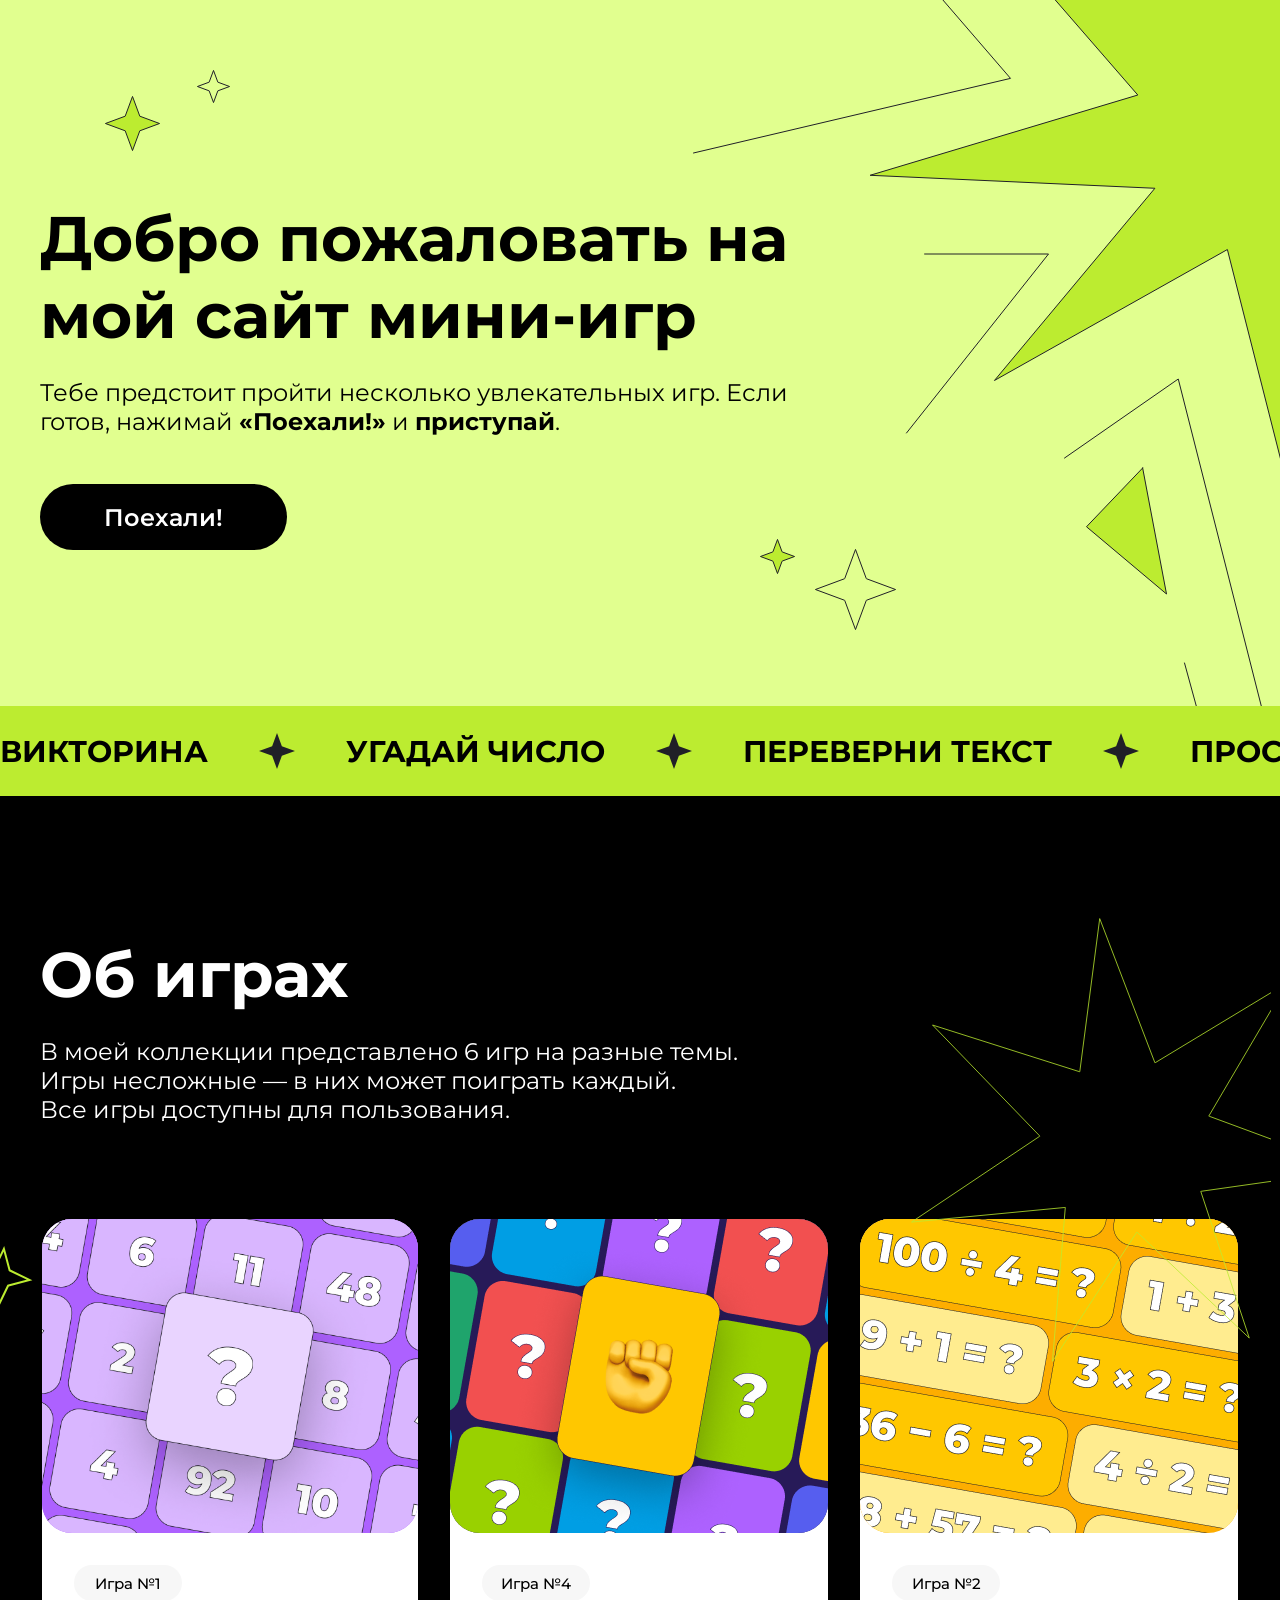
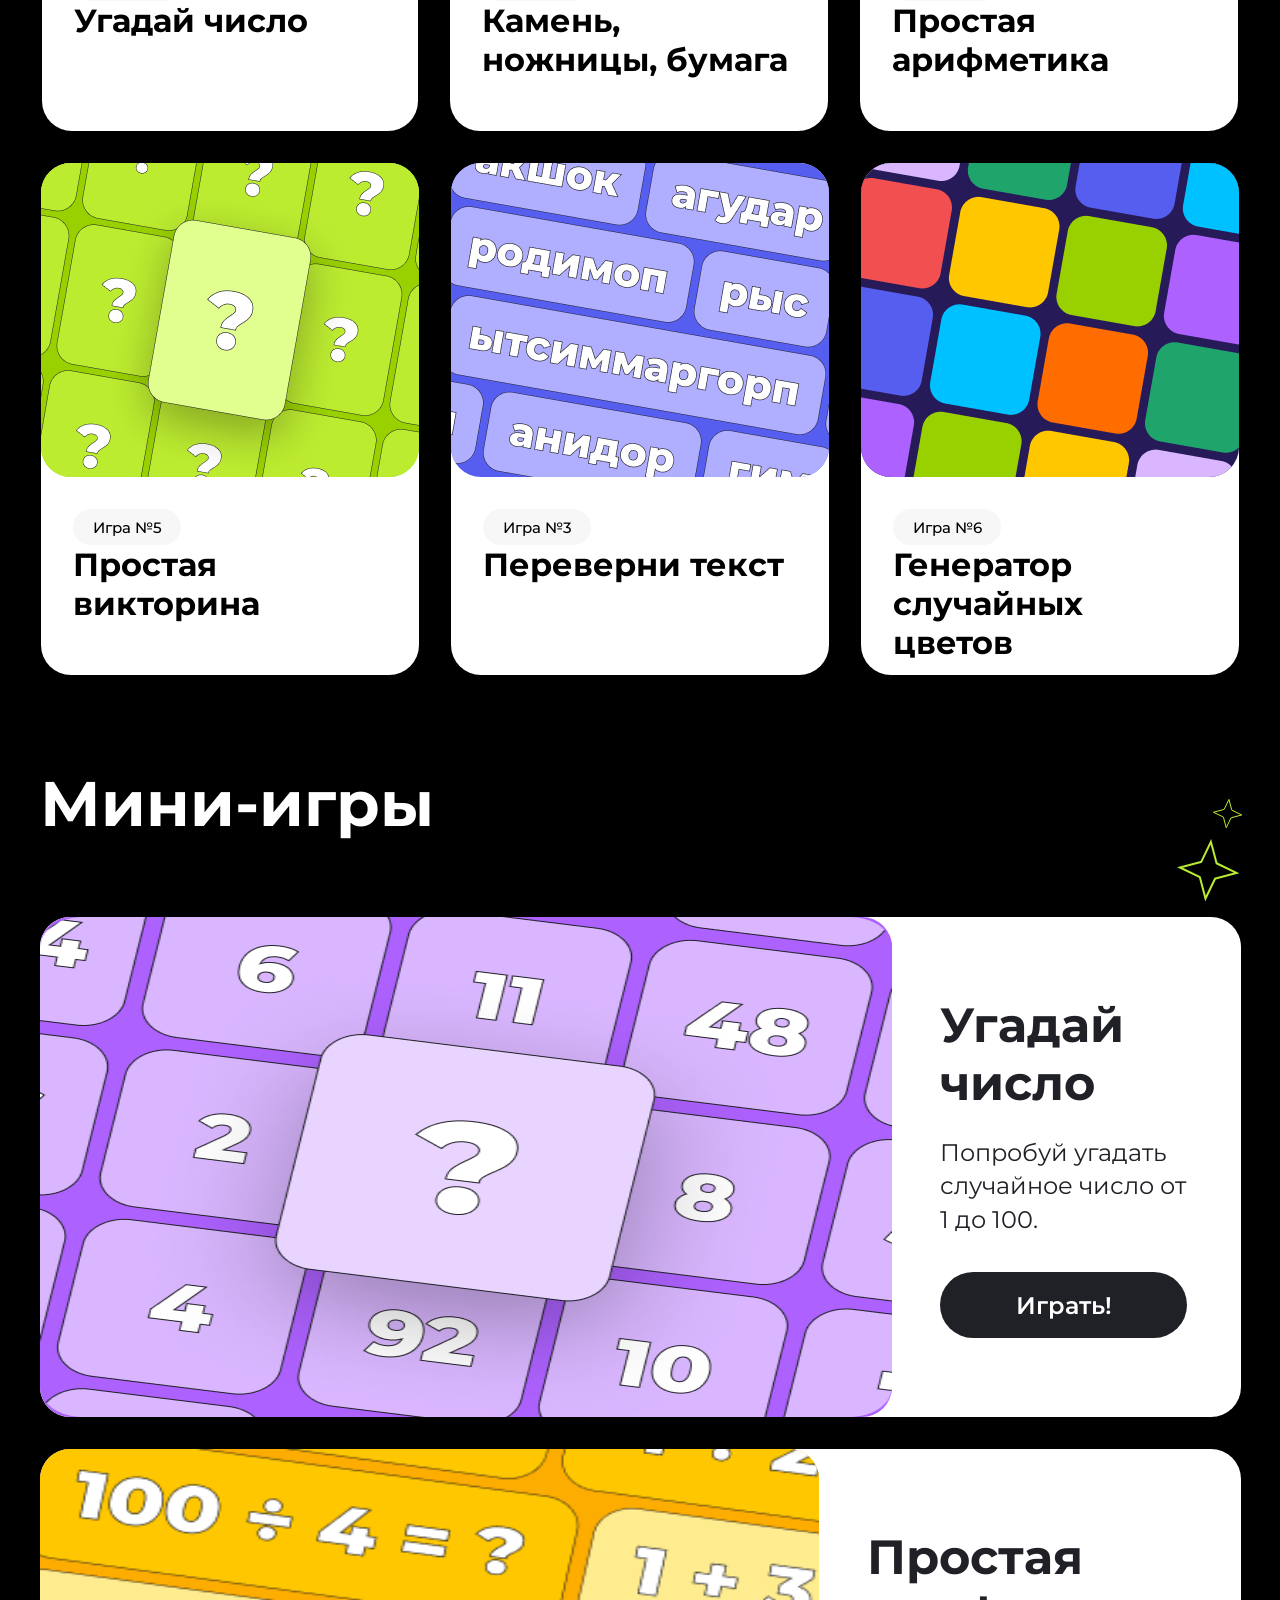
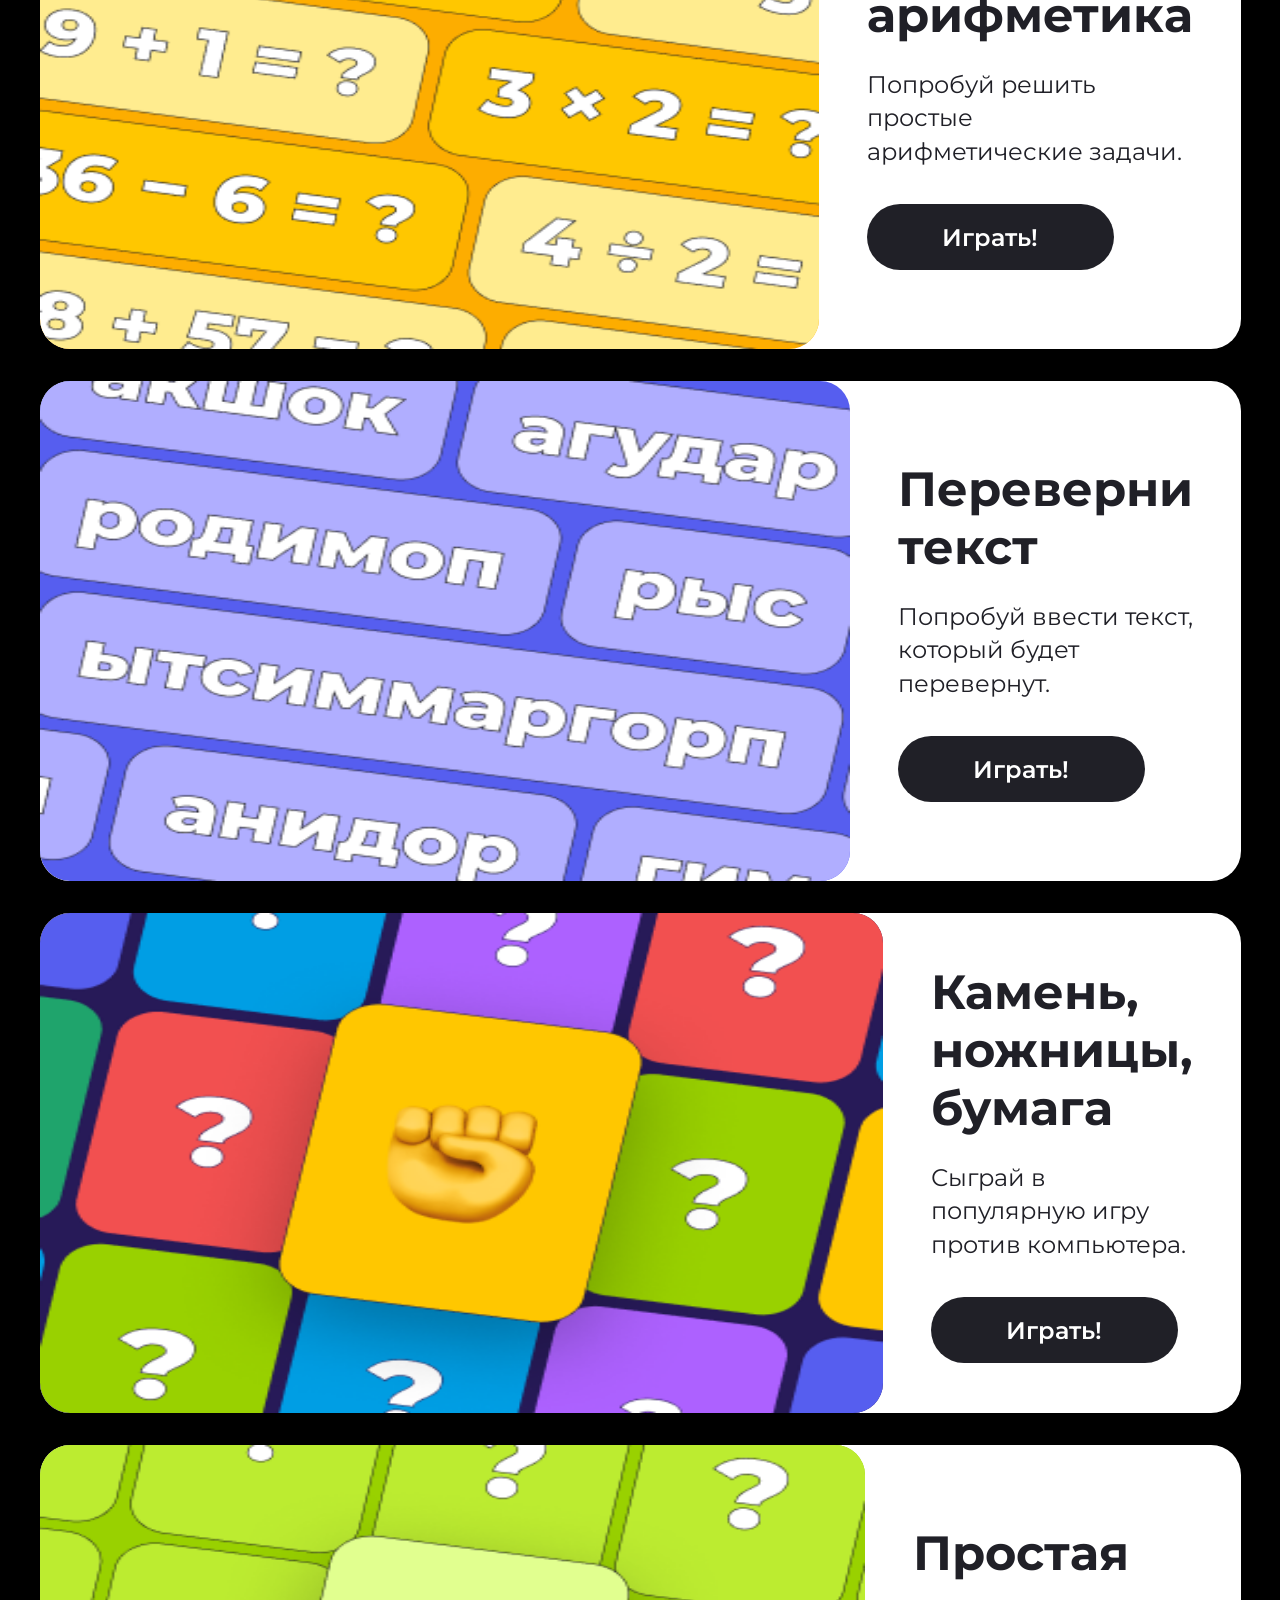
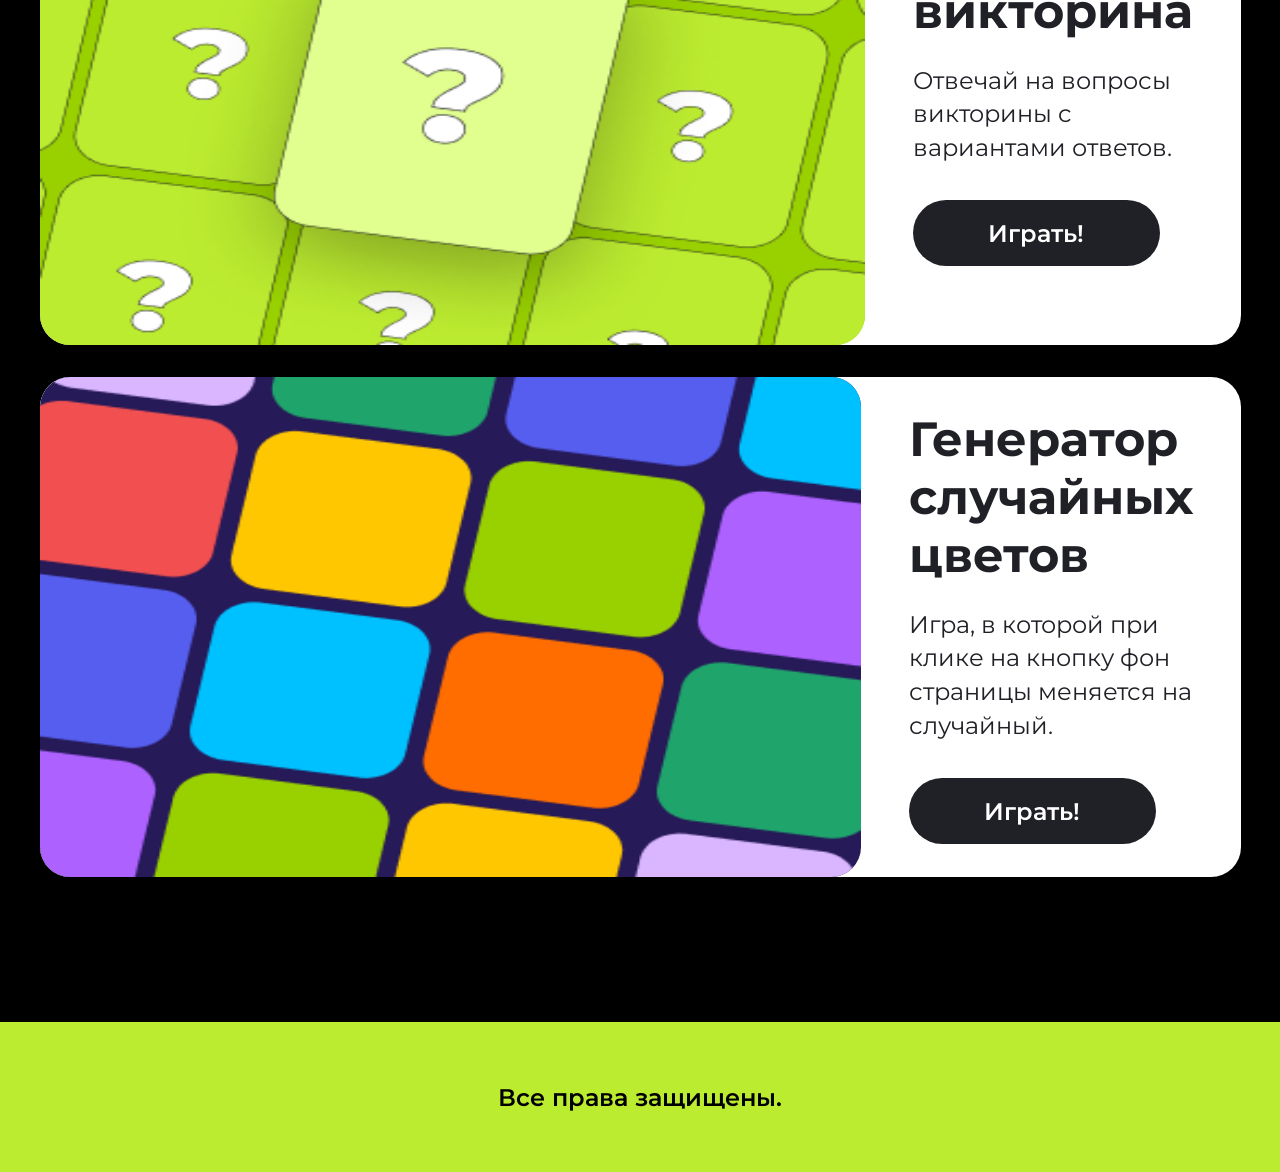
==== commit 0d8e80cd: "курсовая сдана" ====
--- a/index.html
+++ b/index.html
@@ -18,21 +18,19 @@
 <body>
 
     <section class="header">
+        <svg class="star1" width="587" height="798" viewBox="0 0 587 798" fill="none"
+            xmlns="http://www.w3.org/2000/svg">
+            <path d="M241.293 -10L317.5 78.3799L0.5 153" stroke="#202027" stroke-linecap="round" />
+            <path
+                d="M708.182 48.4061C717.611 51.031 980.016 161.965 980.016 161.965L701.611 191.848L877.494 417.66L629.536 263.412L604.272 524.856L534.384 249.531L301.438 380.493L461.905 188.266L177.13 175.289L444.803 95.0267L245.904 -134.041L525.536 -2.49639L589.531 -256.31L618.268 -1.9517L872.98 -177.398L708.182 48.4061Z"
+                fill="#BCEC30" stroke="#202027" stroke-miterlimit="10" stroke-linecap="round" />
+            <path d="M231.582 254H355.5L213.5 433" stroke="#202027" stroke-linecap="round" />
+            <path d="M371.5 458.046L485.26 379L591.382 797" stroke="#202027" stroke-linecap="round" />
+            <path d="M449.659 468L393.5 526.765L473.5 594L449.659 468Z" fill="#BCEC30" stroke="#202027"
+                stroke-linecap="round" />
+            <path d="M491.5 663L525.5 787" stroke="#202027" stroke-linecap="round" />
+        </svg>
         <div class="center">
-            <svg class="star1" width="587" height="798" viewBox="0 0 587 798" fill="none"
-                xmlns="http://www.w3.org/2000/svg">
-                <path d="M241.293 -10L317.5 78.3799L0.5 153" stroke="#202027" stroke-linecap="round" />
-                <path
-                    d="M708.182 48.4061C717.611 51.031 980.016 161.965 980.016 161.965L701.611 191.848L877.494 417.66L629.536 263.412L604.272 524.856L534.384 249.531L301.438 380.493L461.905 188.266L177.13 175.289L444.803 95.0267L245.904 -134.041L525.536 -2.49639L589.531 -256.31L618.268 -1.9517L872.98 -177.398L708.182 48.4061Z"
-                    fill="#BCEC30" stroke="#202027" stroke-miterlimit="10" stroke-linecap="round" />
-                <path d="M231.582 254H355.5L213.5 433" stroke="#202027" stroke-linecap="round" />
-                <path d="M371.5 458.046L485.26 379L591.382 797" stroke="#202027" stroke-linecap="round" />
-                <path d="M449.659 468L393.5 526.765L473.5 594L449.659 468Z" fill="#BCEC30" stroke="#202027"
-                    stroke-linecap="round" />
-                <path d="M491.5 663L525.5 787" stroke="#202027" stroke-linecap="round" />
-            </svg>
-
-
             <svg class="star2" width="57" height="57" viewBox="0 0 57 57" fill="none"
                 xmlns="http://www.w3.org/2000/svg">
                 <path
@@ -381,6 +379,8 @@
                 </svg>
 
                 <article class="cart-mini" id="№1">
+                    <img class="cart-mini__img img-1" src="./img/for_games1.png" alt="">
+
                     <div class="cart-mini__text">
                         <h2 class="cart-mini__h2">
                             Угадай число
@@ -394,8 +394,6 @@
                             Играть!
                         </button>
                     </div>
-
-                    <img class="cart-mini__img img-1" src="./img/for_games1.png" alt="">
                 </article>
 
                 <article class="cart-mini" id="№2">
@@ -416,6 +414,8 @@
                 </article>
 
                 <article class="cart-mini" id="№3">
+                    <img class="cart-mini__img img-5" src="./img/for_games5.png" alt="">
+
                     <div class="cart-mini__text">
                         <h2 class="cart-mini__h2">
                             Переверни текст
@@ -429,8 +429,6 @@
                             Играть!
                         </button>
                     </div>
-
-                    <img class="cart-mini__img img-5" src="./img/for_games5.png" alt="">
                 </article>
 
                 <article class="cart-mini" id="№4">
@@ -451,6 +449,8 @@
                 </article>
 
                 <article class="cart-mini" id="№5">
+                    <img class="cart-mini__img img-4" src="./img/for_games4.png" alt="">
+
                     <div class="cart-mini__text">
                         <h2 class="cart-mini__h2">
                             Простая викторина
@@ -464,8 +464,6 @@
                             Играть!
                         </button>
                     </div>
-
-                    <img class="cart-mini__img img-4" src="./img/for_games4.png" alt="">
                 </article>
 
                 <article class="cart-mini" id="№6">
--- a/stiles/stile.css
+++ b/stiles/stile.css
@@ -232,6 +232,7 @@
   align-items: center;
   width: 100%;
   overflow: hidden;
+  max-height: 500px;
 }
 .cart-mini__text {
   display: flex;
@@ -280,6 +281,8 @@
 .cart-mini__img {
   border-radius: 30px;
   width: 50%;
+  flex-grow: 1;
+  height: 100%;
 }
 
 .img-1 {
@@ -373,7 +376,7 @@
 
 .mini-star4 {
   position: absolute;
-  right: -30px;
+  right: 0;
   top: 124px;
 }
 
